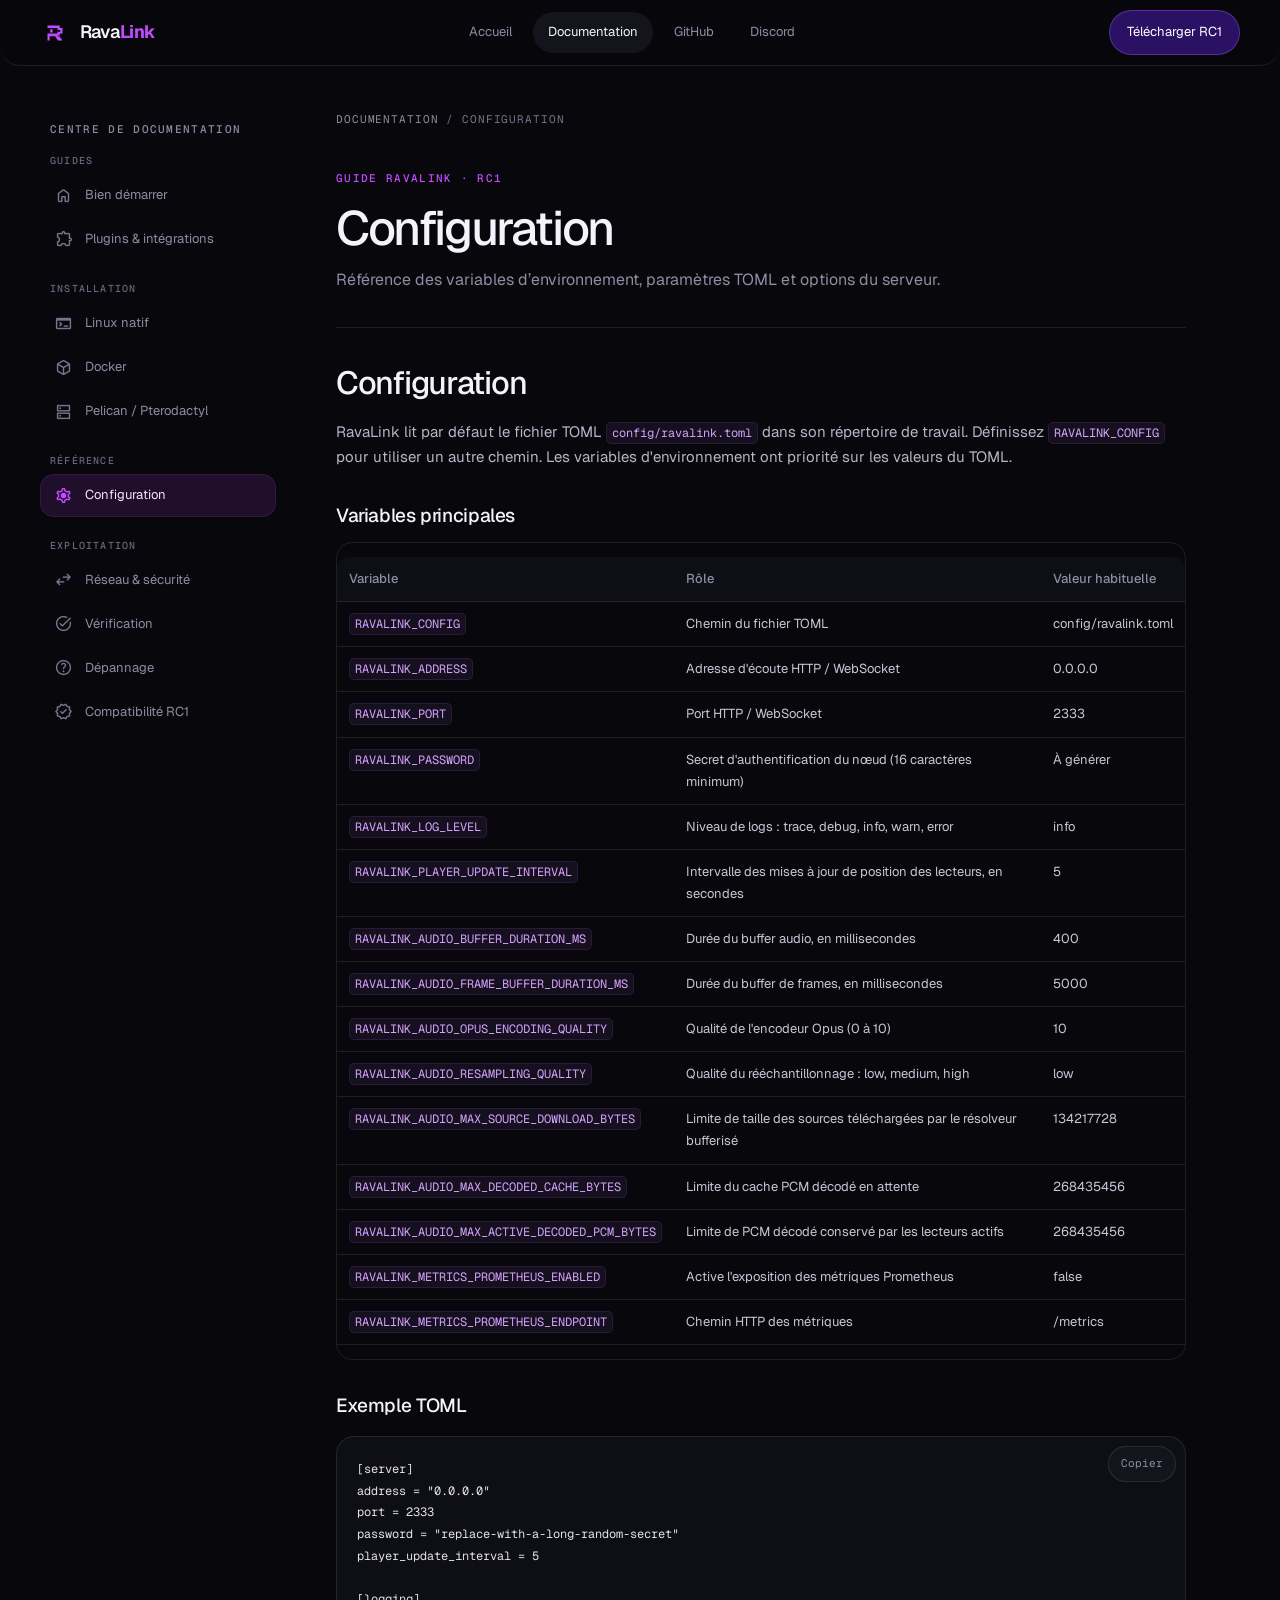
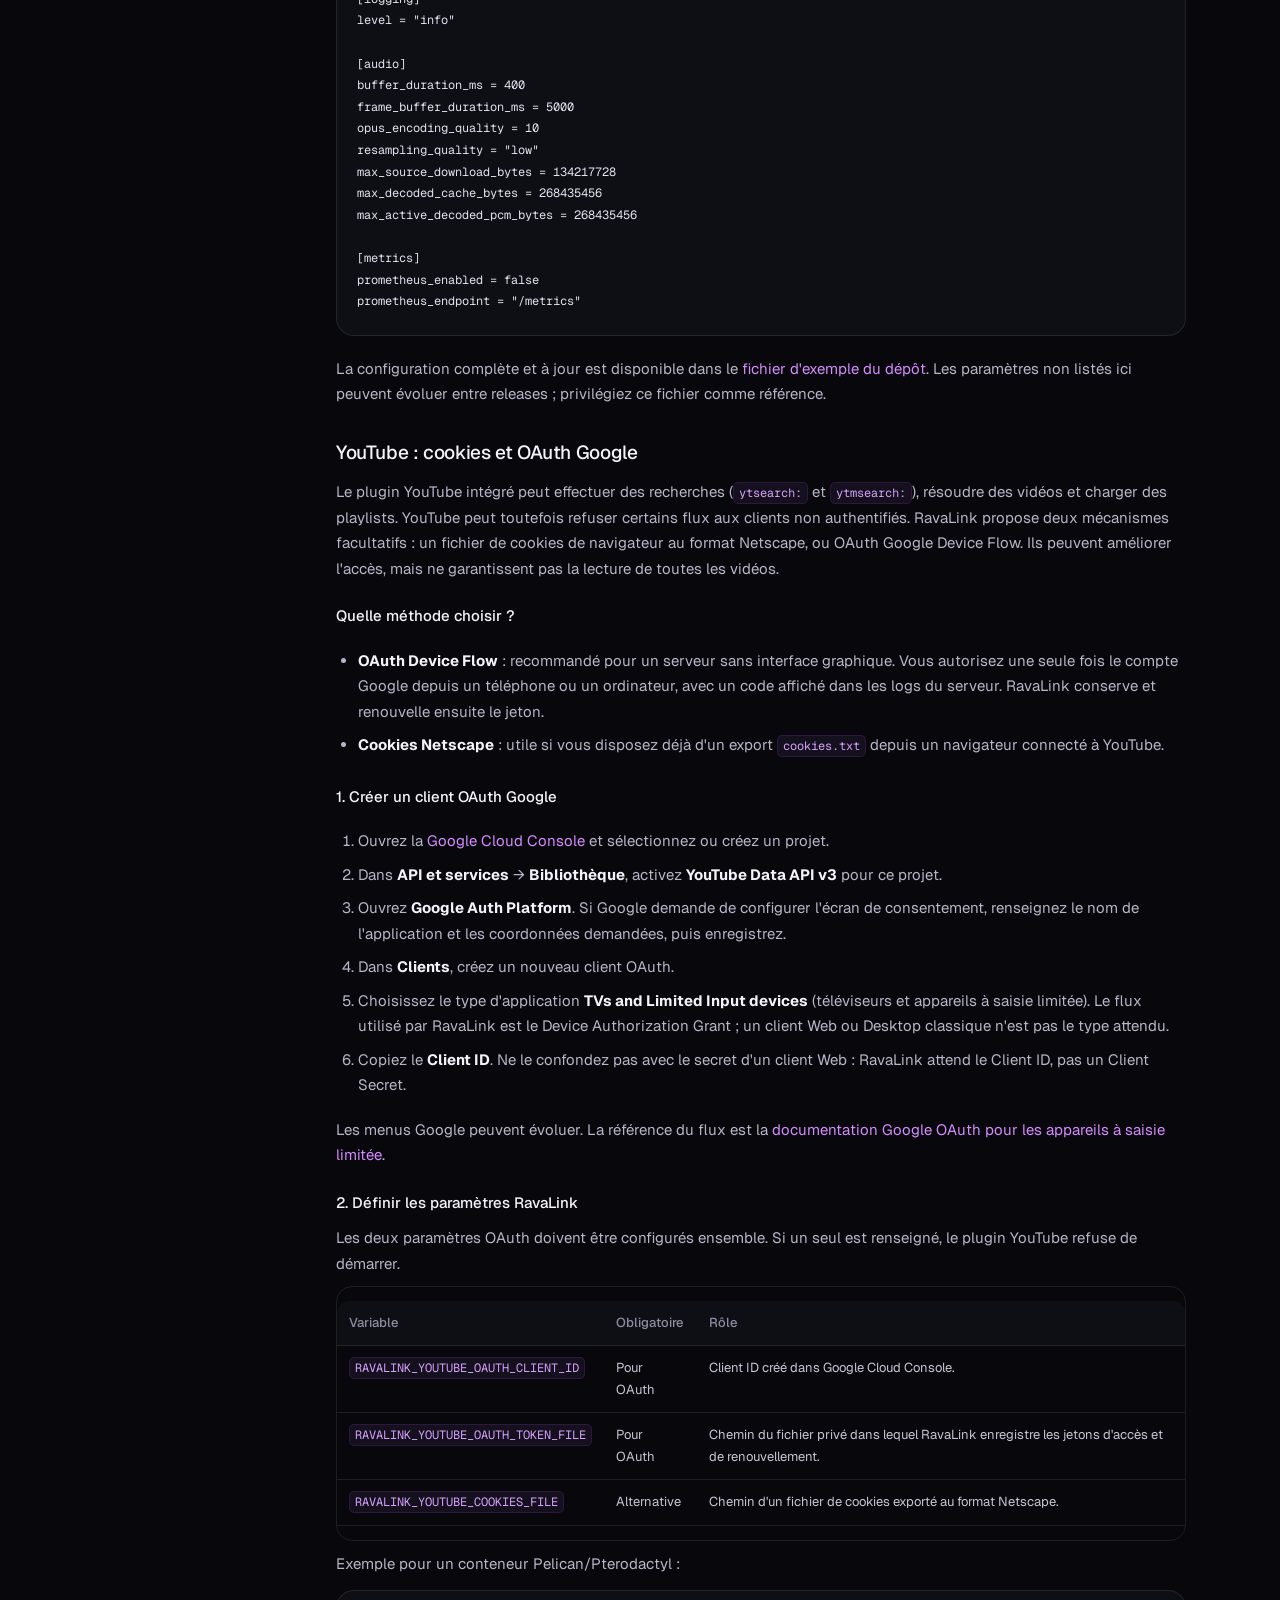
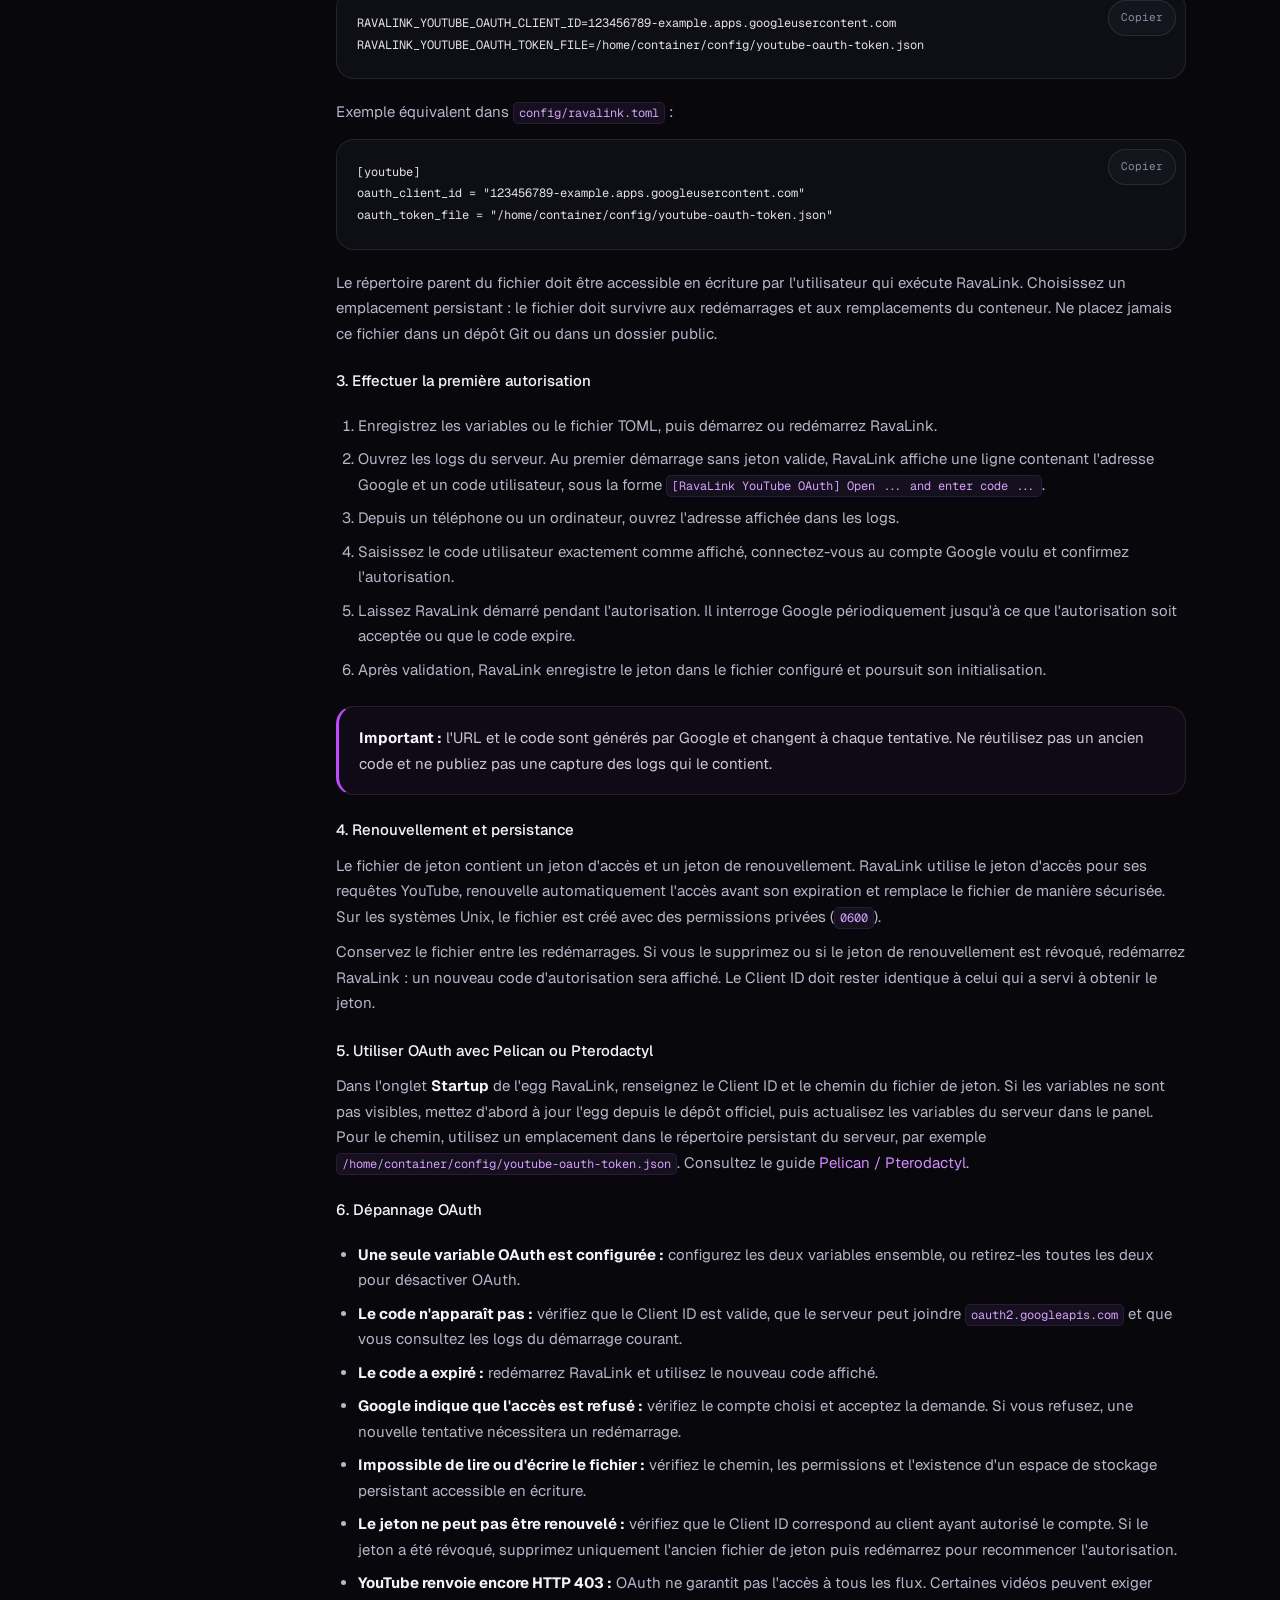
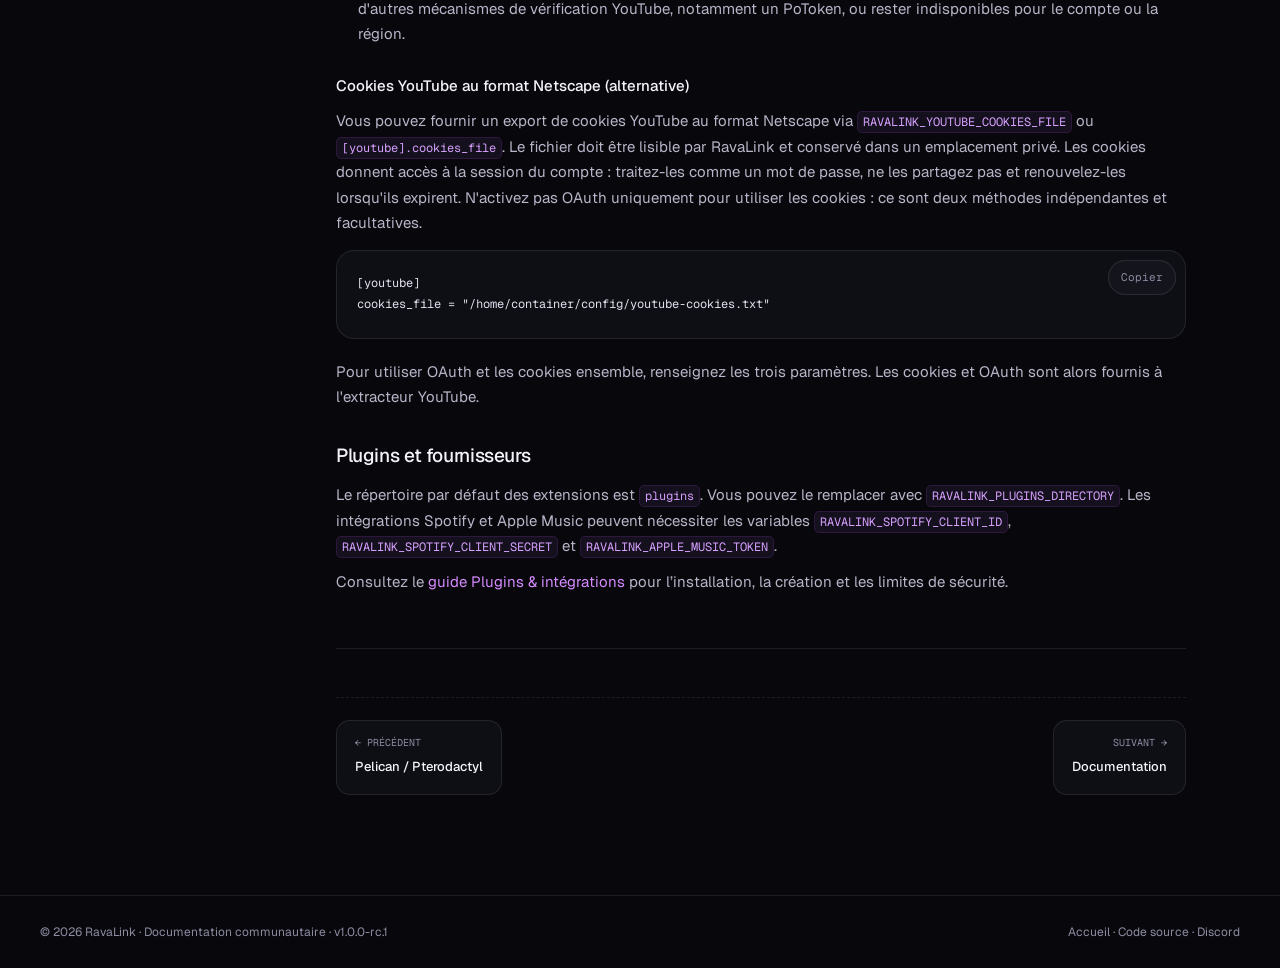
==== docs-config.html @ 7ff9f540 "docs: fully document YouTube OAuth and cookies setup" ====
<!doctype html><html lang="fr"><head><meta charset="utf-8"><meta name="viewport" content="width=device-width,initial-scale=1,viewport-fit=cover"><meta name="theme-color" content="#08080c"><meta name="description" content="Référence des variables d’environnement, paramètres TOML et options du serveur."><title>Configuration — RavaLink</title><link rel="stylesheet" href="docs.css"></head><body><header><div class="top"><a class="brand" href="index.html"><svg viewBox="0 0 1024 1024" aria-hidden="true"><path fill="#c34bff" d="M256 256h420v87h-420zM348 383h82v108h-82zM595 343h173v68h-173zM693 411h75v55h-75zM595 466h173v65h-173zM256 531h420v64h-420zM256 595h339v24h-339zM256 619h73v149h-73zM514 619h146l108 149H614z"/></svg><span>Rava<b>Link</b></span></a><nav class="toplinks"><a href="index.html">Accueil</a><a class="active" href="docs.html">Documentation</a><a href="https://github.com/Ravalink-Project/Ravalink">GitHub</a><a href="https://discord.gg/PBxB5eFNUp">Discord</a></nav><button class="mobile-menu" id="menuBtn" aria-expanded="false"><span class="material-symbols-rounded" aria-hidden="true">menu</span> Menu</button><a class="btn" href="https://github.com/Ravalink-Project/Ravalink/releases/tag/v1.0.0-rc.1">Télécharger RC1</a></div></header><div class="shell"><aside class="sidebar" id="sidebar"><div class="side-brand">CENTRE DE DOCUMENTATION</div><div class="side-group"><h3>GUIDES</h3><a class="side-link " href="docs.html"><span class="ico material-symbols-rounded" aria-hidden="true">home</span>Bien démarrer</a><a class="side-link " href="docs-plugins.html"><span class="ico material-symbols-rounded" aria-hidden="true">extension</span>Plugins & intégrations</a></div><div class="side-group"><h3>INSTALLATION</h3><a class="side-link " href="docs-native.html"><span class="ico material-symbols-rounded" aria-hidden="true">terminal</span>Linux natif</a><a class="side-link " href="docs-docker.html"><span class="ico material-symbols-rounded" aria-hidden="true">deployed_code</span>Docker</a><a class="side-link " href="docs-panels.html"><span class="ico material-symbols-rounded" aria-hidden="true">dns</span>Pelican / Pterodactyl</a></div><div class="side-group"><h3>RÉFÉRENCE</h3><a class="side-link active" href="docs-config.html"><span class="ico material-symbols-rounded" aria-hidden="true">settings</span>Configuration</a></div><div class="side-group"><h3>EXPLOITATION</h3><a class="side-link " href="docs-operations.html#network"><span class="ico material-symbols-rounded" aria-hidden="true">swap_horiz</span>Réseau & sécurité</a><a class="side-link " href="docs-operations.html#verify"><span class="ico material-symbols-rounded" aria-hidden="true">task_alt</span>Vérification</a><a class="side-link " href="docs-operations.html#trouble"><span class="ico material-symbols-rounded" aria-hidden="true">help</span>Dépannage</a><a class="side-link " href="docs-operations.html#limits"><span class="ico material-symbols-rounded" aria-hidden="true">verified</span>Compatibilité RC1</a></div></aside><main class="content"><div class="crumb"><a href="docs.html">DOCUMENTATION</a> / CONFIGURATION</div><div class="page-head"><span class="eyebrow">GUIDE RAVALINK · RC1</span><h1>Configuration</h1><p>Référence des variables d’environnement, paramètres TOML et options du serveur.</p></div><section class="doc" id="config">
<h2>Configuration</h2>
<p>RavaLink lit par défaut le fichier TOML <code>config/ravalink.toml</code> dans son répertoire de travail. Définissez <code>RAVALINK_CONFIG</code> pour utiliser un autre chemin. Les variables d'environnement ont priorité sur les valeurs du TOML.</p>
<h3>Variables principales</h3>
<div class="table-wrap"><table><thead><tr><th>Variable</th><th>Rôle</th><th>Valeur habituelle</th></tr></thead><tbody>
<tr><td><code>RAVALINK_CONFIG</code></td><td>Chemin du fichier TOML</td><td>config/ravalink.toml</td></tr>
<tr><td><code>RAVALINK_ADDRESS</code></td><td>Adresse d'écoute HTTP / WebSocket</td><td>0.0.0.0</td></tr>
<tr><td><code>RAVALINK_PORT</code></td><td>Port HTTP / WebSocket</td><td>2333</td></tr>
<tr><td><code>RAVALINK_PASSWORD</code></td><td>Secret d'authentification du nœud (16 caractères minimum)</td><td>À générer</td></tr>
<tr><td><code>RAVALINK_LOG_LEVEL</code></td><td>Niveau de logs : trace, debug, info, warn, error</td><td>info</td></tr>
<tr><td><code>RAVALINK_PLAYER_UPDATE_INTERVAL</code></td><td>Intervalle des mises à jour de position des lecteurs, en secondes</td><td>5</td></tr>
<tr><td><code>RAVALINK_AUDIO_BUFFER_DURATION_MS</code></td><td>Durée du buffer audio, en millisecondes</td><td>400</td></tr>
<tr><td><code>RAVALINK_AUDIO_FRAME_BUFFER_DURATION_MS</code></td><td>Durée du buffer de frames, en millisecondes</td><td>5000</td></tr>
<tr><td><code>RAVALINK_AUDIO_OPUS_ENCODING_QUALITY</code></td><td>Qualité de l'encodeur Opus (0 à 10)</td><td>10</td></tr>
<tr><td><code>RAVALINK_AUDIO_RESAMPLING_QUALITY</code></td><td>Qualité du rééchantillonnage : low, medium, high</td><td>low</td></tr>
<tr><td><code>RAVALINK_AUDIO_MAX_SOURCE_DOWNLOAD_BYTES</code></td><td>Limite de taille des sources téléchargées par le résolveur bufferisé</td><td>134217728</td></tr>
<tr><td><code>RAVALINK_AUDIO_MAX_DECODED_CACHE_BYTES</code></td><td>Limite du cache PCM décodé en attente</td><td>268435456</td></tr>
<tr><td><code>RAVALINK_AUDIO_MAX_ACTIVE_DECODED_PCM_BYTES</code></td><td>Limite de PCM décodé conservé par les lecteurs actifs</td><td>268435456</td></tr>
<tr><td><code>RAVALINK_METRICS_PROMETHEUS_ENABLED</code></td><td>Active l'exposition des métriques Prometheus</td><td>false</td></tr>
<tr><td><code>RAVALINK_METRICS_PROMETHEUS_ENDPOINT</code></td><td>Chemin HTTP des métriques</td><td>/metrics</td></tr>
</tbody></table></div>
<h3>Exemple TOML</h3>
<pre><button class="copy" type="button">Copier</button><code>[server]
address = "0.0.0.0"
port = 2333
password = "replace-with-a-long-random-secret"
player_update_interval = 5

[logging]
level = "info"

[audio]
buffer_duration_ms = 400
frame_buffer_duration_ms = 5000
opus_encoding_quality = 10
resampling_quality = "low"
max_source_download_bytes = 134217728
max_decoded_cache_bytes = 268435456
max_active_decoded_pcm_bytes = 268435456

[metrics]
prometheus_enabled = false
prometheus_endpoint = "/metrics"</code></pre>
<p>La configuration complète et à jour est disponible dans le <a href="https://github.com/Ravalink-Project/Ravalink/blob/master/config/ravalink.example.toml">fichier d'exemple du dépôt</a>. Les paramètres non listés ici peuvent évoluer entre releases ; privilégiez ce fichier comme référence.</p>
<h3 id="youtube">YouTube : cookies et OAuth Google</h3>
<p>Le plugin YouTube intégré peut effectuer des recherches (<code>ytsearch:</code> et <code>ytmsearch:</code>), résoudre des vidéos et charger des playlists. YouTube peut toutefois refuser certains flux aux clients non authentifiés. RavaLink propose deux mécanismes facultatifs : un fichier de cookies de navigateur au format Netscape, ou OAuth Google Device Flow. Ils peuvent améliorer l'accès, mais ne garantissent pas la lecture de toutes les vidéos.</p>
<h4>Quelle méthode choisir ?</h4>
<ul><li><strong>OAuth Device Flow</strong> : recommandé pour un serveur sans interface graphique. Vous autorisez une seule fois le compte Google depuis un téléphone ou un ordinateur, avec un code affiché dans les logs du serveur. RavaLink conserve et renouvelle ensuite le jeton.</li><li><strong>Cookies Netscape</strong> : utile si vous disposez déjà d'un export <code>cookies.txt</code> depuis un navigateur connecté à YouTube.</li></ul>
<h4>1. Créer un client OAuth Google</h4>
<ol>
<li>Ouvrez la <a href="https://console.cloud.google.com/" target="_blank" rel="noopener">Google Cloud Console</a> et sélectionnez ou créez un projet.</li>
<li>Dans <strong>API et services</strong> → <strong>Bibliothèque</strong>, activez <strong>YouTube Data API v3</strong> pour ce projet.</li>
<li>Ouvrez <strong>Google Auth Platform</strong>. Si Google demande de configurer l'écran de consentement, renseignez le nom de l'application et les coordonnées demandées, puis enregistrez.</li>
<li>Dans <strong>Clients</strong>, créez un nouveau client OAuth.</li>
<li>Choisissez le type d'application <strong>TVs and Limited Input devices</strong> (téléviseurs et appareils à saisie limitée). Le flux utilisé par RavaLink est le Device Authorization Grant ; un client Web ou Desktop classique n'est pas le type attendu.</li>
<li>Copiez le <strong>Client ID</strong>. Ne le confondez pas avec le secret d'un client Web : RavaLink attend le Client ID, pas un Client Secret.</li>
</ol>
<p>Les menus Google peuvent évoluer. La référence du flux est la <a href="https://developers.google.com/identity/protocols/oauth2/limited-input-device" target="_blank" rel="noopener">documentation Google OAuth pour les appareils à saisie limitée</a>.</p>
<h4>2. Définir les paramètres RavaLink</h4>
<p>Les deux paramètres OAuth doivent être configurés ensemble. Si un seul est renseigné, le plugin YouTube refuse de démarrer.</p>
<div class="table-wrap"><table><thead><tr><th>Variable</th><th>Obligatoire</th><th>Rôle</th></tr></thead><tbody>
<tr><td><code>RAVALINK_YOUTUBE_OAUTH_CLIENT_ID</code></td><td>Pour OAuth</td><td>Client ID créé dans Google Cloud Console.</td></tr>
<tr><td><code>RAVALINK_YOUTUBE_OAUTH_TOKEN_FILE</code></td><td>Pour OAuth</td><td>Chemin du fichier privé dans lequel RavaLink enregistre les jetons d'accès et de renouvellement.</td></tr>
<tr><td><code>RAVALINK_YOUTUBE_COOKIES_FILE</code></td><td>Alternative</td><td>Chemin d'un fichier de cookies exporté au format Netscape.</td></tr>
</tbody></table></div>
<p>Exemple pour un conteneur Pelican/Pterodactyl :</p>
<pre><button class="copy" type="button">Copier</button><code>RAVALINK_YOUTUBE_OAUTH_CLIENT_ID=123456789-example.apps.googleusercontent.com
RAVALINK_YOUTUBE_OAUTH_TOKEN_FILE=/home/container/config/youtube-oauth-token.json</code></pre>
<p>Exemple équivalent dans <code>config/ravalink.toml</code> :</p>
<pre><button class="copy" type="button">Copier</button><code>[youtube]
oauth_client_id = "123456789-example.apps.googleusercontent.com"
oauth_token_file = "/home/container/config/youtube-oauth-token.json"</code></pre>
<p>Le répertoire parent du fichier doit être accessible en écriture par l'utilisateur qui exécute RavaLink. Choisissez un emplacement persistant : le fichier doit survivre aux redémarrages et aux remplacements du conteneur. Ne placez jamais ce fichier dans un dépôt Git ou dans un dossier public.</p>
<h4>3. Effectuer la première autorisation</h4>
<ol>
<li>Enregistrez les variables ou le fichier TOML, puis démarrez ou redémarrez RavaLink.</li>
<li>Ouvrez les logs du serveur. Au premier démarrage sans jeton valide, RavaLink affiche une ligne contenant l'adresse Google et un code utilisateur, sous la forme <code>[RavaLink YouTube OAuth] Open ... and enter code ...</code>.</li>
<li>Depuis un téléphone ou un ordinateur, ouvrez l'adresse affichée dans les logs.</li>
<li>Saisissez le code utilisateur exactement comme affiché, connectez-vous au compte Google voulu et confirmez l'autorisation.</li>
<li>Laissez RavaLink démarré pendant l'autorisation. Il interroge Google périodiquement jusqu'à ce que l'autorisation soit acceptée ou que le code expire.</li>
<li>Après validation, RavaLink enregistre le jeton dans le fichier configuré et poursuit son initialisation.</li>
</ol>
<div class="callout"><strong>Important :</strong> l'URL et le code sont générés par Google et changent à chaque tentative. Ne réutilisez pas un ancien code et ne publiez pas une capture des logs qui le contient.</div>
<h4>4. Renouvellement et persistance</h4>
<p>Le fichier de jeton contient un jeton d'accès et un jeton de renouvellement. RavaLink utilise le jeton d'accès pour ses requêtes YouTube, renouvelle automatiquement l'accès avant son expiration et remplace le fichier de manière sécurisée. Sur les systèmes Unix, le fichier est créé avec des permissions privées (<code>0600</code>).</p>
<p>Conservez le fichier entre les redémarrages. Si vous le supprimez ou si le jeton de renouvellement est révoqué, redémarrez RavaLink : un nouveau code d'autorisation sera affiché. Le Client ID doit rester identique à celui qui a servi à obtenir le jeton.</p>
<h4>5. Utiliser OAuth avec Pelican ou Pterodactyl</h4>
<p>Dans l'onglet <strong>Startup</strong> de l'egg RavaLink, renseignez le Client ID et le chemin du fichier de jeton. Si les variables ne sont pas visibles, mettez d'abord à jour l'egg depuis le dépôt officiel, puis actualisez les variables du serveur dans le panel. Pour le chemin, utilisez un emplacement dans le répertoire persistant du serveur, par exemple <code>/home/container/config/youtube-oauth-token.json</code>. Consultez le guide <a href="docs-panels.html">Pelican / Pterodactyl</a>.</p>
<h4>6. Dépannage OAuth</h4>
<ul>
<li><strong>Une seule variable OAuth est configurée :</strong> configurez les deux variables ensemble, ou retirez-les toutes les deux pour désactiver OAuth.</li>
<li><strong>Le code n'apparaît pas :</strong> vérifiez que le Client ID est valide, que le serveur peut joindre <code>oauth2.googleapis.com</code> et que vous consultez les logs du démarrage courant.</li>
<li><strong>Le code a expiré :</strong> redémarrez RavaLink et utilisez le nouveau code affiché.</li>
<li><strong>Google indique que l'accès est refusé :</strong> vérifiez le compte choisi et acceptez la demande. Si vous refusez, une nouvelle tentative nécessitera un redémarrage.</li>
<li><strong>Impossible de lire ou d'écrire le fichier :</strong> vérifiez le chemin, les permissions et l'existence d'un espace de stockage persistant accessible en écriture.</li>
<li><strong>Le jeton ne peut pas être renouvelé :</strong> vérifiez que le Client ID correspond au client ayant autorisé le compte. Si le jeton a été révoqué, supprimez uniquement l'ancien fichier de jeton puis redémarrez pour recommencer l'autorisation.</li>
<li><strong>YouTube renvoie encore HTTP 403 :</strong> OAuth ne garantit pas l'accès à tous les flux. Certaines vidéos peuvent exiger d'autres mécanismes de vérification YouTube, notamment un PoToken, ou rester indisponibles pour le compte ou la région.</li>
</ul>
<h4>Cookies YouTube au format Netscape (alternative)</h4>
<p>Vous pouvez fournir un export de cookies YouTube au format Netscape via <code>RAVALINK_YOUTUBE_COOKIES_FILE</code> ou <code>[youtube].cookies_file</code>. Le fichier doit être lisible par RavaLink et conservé dans un emplacement privé. Les cookies donnent accès à la session du compte : traitez-les comme un mot de passe, ne les partagez pas et renouvelez-les lorsqu'ils expirent. N'activez pas OAuth uniquement pour utiliser les cookies : ce sont deux méthodes indépendantes et facultatives.</p>
<pre><button class="copy" type="button">Copier</button><code>[youtube]
cookies_file = "/home/container/config/youtube-cookies.txt"</code></pre>
<p>Pour utiliser OAuth et les cookies ensemble, renseignez les trois paramètres. Les cookies et OAuth sont alors fournis à l'extracteur YouTube.</p>
<h3>Plugins et fournisseurs</h3><p>Le répertoire par défaut des extensions est <code>plugins</code>. Vous pouvez le remplacer avec <code>RAVALINK_PLUGINS_DIRECTORY</code>. Les intégrations Spotify et Apple Music peuvent nécessiter les variables <code>RAVALINK_SPOTIFY_CLIENT_ID</code>, <code>RAVALINK_SPOTIFY_CLIENT_SECRET</code> et <code>RAVALINK_APPLE_MUSIC_TOKEN</code>.</p><p>Consultez le <a href="docs-plugins.html">guide Plugins & intégrations</a> pour l’installation, la création et les limites de sécurité.</p></section><nav class="page-nav"><a href="docs-panels.html"><small>← PRÉCÉDENT</small><strong>Pelican / Pterodactyl</strong></a><a href="docs-operations.html" style="text-align:right"><small>SUIVANT →</small><strong>Documentation</strong></a></nav></main></div><footer><div class="foot"><span>© 2026 RavaLink · Documentation communautaire · v1.0.0-rc.1</span><span><a href="index.html">Accueil</a> · <a href="https://github.com/Ravalink-Project/Ravalink">Code source</a> · <a href="https://discord.gg/PBxB5eFNUp">Discord</a></span></div></footer><script src="docs.js"></script></body></html>
---- docs.css ----
@import url('https://fonts.googleapis.com/css2?family=Material+Symbols+Rounded:opsz,wght,FILL,GRAD@20..48,400,0,0');
@import url('https://fonts.googleapis.com/css2?family=Geist:wght@400;500;600&family=Geist+Mono:wght@400;500&display=swap');
:root{color-scheme:dark;--bg:#08080c;--p1:#0e0e15;--p2:#14141d;--bd:rgba(255,255,255,.09);--tx:#f4f3fb;--mu:#8d8ca3;--a:#c34bff;--ui:"Geist",system-ui,sans-serif;--mo:"Geist Mono",ui-monospace,monospace}
*{box-sizing:border-box}html{scroll-behavior:smooth;scroll-padding-top:100px}body{margin:0;background:var(--bg);color:var(--tx);font:400 15px/1.7 var(--ui);-webkit-font-smoothing:antialiased}a{color:#d58bff;text-decoration:none}a:hover{color:#fff}button{font:inherit}:focus-visible{outline:2px solid var(--a);outline-offset:3px}
header{height:66px;position:sticky;top:0;z-index:30;background:rgba(8,8,12,.78);backdrop-filter:blur(18px);border-bottom:1px solid var(--bd)}.top{height:100%;width:min(1200px,calc(100% - 40px));margin:auto;display:flex;align-items:center;justify-content:space-between;gap:20px}.brand{display:flex;align-items:center;gap:10px;color:var(--tx);font-weight:600;font-size:18px;letter-spacing:-.03em}.brand svg{width:30px;height:30px}.brand b{color:var(--a)}.toplinks{display:flex;align-items:center;gap:6px}.toplinks a{padding:8px 12px;border-radius:8px;color:var(--mu);font-size:13px}.toplinks a:hover,.toplinks a.active{background:var(--p2);color:var(--tx)}.btn{display:inline-flex;align-items:center;justify-content:center;padding:9px 14px;border:1px solid rgba(170,120,255,.32);border-radius:9px;background:#2a1163;color:#fff;font-size:13px}.btn:hover{background:#37157f;color:#fff}.mobile-menu{display:none;background:var(--p2);border:1px solid var(--bd);color:var(--tx);border-radius:9px;padding:8px 12px}
.shell{width:min(1200px,calc(100% - 40px));margin:0 auto;display:grid;grid-template-columns:248px minmax(0,1fr);gap:64px;padding:42px 0 100px}.sidebar{position:sticky;top:92px;align-self:start;max-height:calc(100vh - 112px);overflow:auto;padding:4px 4px 24px 0}.side-brand{font:500 11px var(--mo);color:var(--mu);letter-spacing:.12em;margin:0 0 18px 10px}.side-group{margin:0 0 22px}.side-group h3{font:500 10px var(--mo);letter-spacing:.12em;color:#69677d;margin:0 0 7px 10px}.side-link{display:flex;align-items:center;gap:10px;padding:9px 11px;margin:2px 0;border-radius:9px;color:var(--mu);font-size:13px;transition:background .2s,color .2s}.side-link:hover{background:var(--p2);color:var(--tx)}.side-link.active{background:rgba(195,75,255,.1);color:#f4e7ff}.side-link .ico{width:18px;text-align:center;color:#77748e}.side-link.active .ico{color:var(--a)}
.content{min-width:0;max-width:850px}.crumb{font:400 11px var(--mo);letter-spacing:.08em;color:#77748e;margin:4px 0 18px}.crumb a{color:var(--mu)}.page-head{padding:20px 0 34px;border-bottom:1px dashed var(--bd);margin-bottom:36px}.eyebrow{font:500 11px var(--mo);letter-spacing:.12em;color:var(--a);text-transform:uppercase}.page-head h1{font-size:clamp(32px,5vw,48px);font-weight:500;letter-spacing:-.05em;line-height:1.1;margin:12px 0}.page-head p{color:var(--mu);font-size:16px;max-width:650px;margin:0}
section.doc{padding:0 0 44px;margin:0 0 42px;border-bottom:1px dashed var(--bd)}section.doc:last-child{border-bottom:0}h2{font-size:clamp(25px,3vw,32px);font-weight:500;letter-spacing:-.04em;line-height:1.2;margin:0 0 16px}h3{font-size:19px;font-weight:500;letter-spacing:-.02em;margin:30px 0 10px}h4{font-weight:500;margin:22px 0 8px}p,li{color:#b7b5c8}p{margin:10px 0}ul,ol{padding-left:22px}li{padding:4px 0}strong{color:var(--tx)}code{font:12px var(--mo);color:#d7a1ff;background:#15101d;border:1px solid rgba(195,75,255,.14);border-radius:5px;padding:2px 5px}
pre{position:relative;overflow:auto;background:#0e0e15;border:1px solid var(--bd);border-radius:12px;padding:19px 18px;color:#e5e2ef;font:12px/1.8 var(--mo);margin:14px 0 20px}pre code{padding:0;border:0;background:none;color:inherit;font:inherit;white-space:pre}.copy{position:absolute;right:9px;top:9px;background:var(--p2);border:1px solid var(--bd);border-radius:7px;color:var(--mu);font-size:11px;padding:6px 9px;cursor:pointer}.copy:hover{border-color:var(--a);color:#fff}.callout{padding:15px 17px;border:1px solid var(--bd);border-left:2px solid var(--a);border-radius:10px;background:rgba(195,75,255,.045);margin:20px 0;color:#cbc8d7}.callout.good{border-left-color:#4fdc9c;background:rgba(79,220,156,.04)}
.grid{display:grid;grid-template-columns:repeat(2,minmax(0,1fr));gap:12px;margin:20px 0}.tile{display:block;padding:18px;border:1px solid var(--bd);border-radius:12px;background:var(--p1);transition:border-color .2s,transform .2s}.tile:hover{border-color:rgba(195,75,255,.4);transform:translateY(-2px)}.tile small{font:500 10px var(--mo);color:var(--a);letter-spacing:.1em}.tile b{display:block;color:var(--tx);font-weight:500;font-size:16px;margin:7px 0 3px}.tile p{font-size:13px;color:var(--mu);margin:0}.arrow{float:right;color:var(--a)}
table{width:100%;border-collapse:collapse;font-size:13px;margin:14px 0}th,td{text-align:left;padding:11px 12px;border-bottom:1px solid var(--bd);vertical-align:top}th{color:var(--mu);font-weight:500;background:var(--p1)}td{color:#c8c5d5}.table-wrap{overflow-x:auto;border:1px solid var(--bd);border-radius:10px}.links{display:flex;gap:9px;flex-wrap:wrap;margin-top:16px}.links a{background:var(--p1);border:1px solid var(--bd);border-radius:8px;padding:8px 11px;font-size:13px;color:var(--mu)}.links a:hover{border-color:var(--a);color:var(--tx)}
.page-nav{display:flex;justify-content:space-between;gap:14px;margin-top:48px;padding-top:22px;border-top:1px dashed var(--bd)}.page-nav a{display:block;max-width:48%;border:1px solid var(--bd);border-radius:10px;padding:12px 15px;background:var(--p1)}.page-nav a:hover{border-color:var(--a)}.page-nav small{display:block;font:10px var(--mo);color:var(--mu);margin-bottom:4px}.page-nav strong{font-size:13px;font-weight:500}
footer{border-top:1px dashed var(--bd);padding:26px 0;color:var(--mu);font-size:12px}.foot{width:min(1200px,calc(100% - 40px));margin:auto;display:flex;justify-content:space-between;gap:16px;flex-wrap:wrap}.foot a{color:var(--mu)}
@media(max-width:900px){.shell{grid-template-columns:210px minmax(0,1fr);gap:32px}}@media(max-width:720px){.top{width:calc(100% - 28px)}.toplinks,.top>.btn{display:none}.mobile-menu{display:block}.shell{display:block;width:calc(100% - 28px);padding:26px 0 70px}.sidebar{position:fixed;z-index:40;top:66px;left:0;right:0;max-height:calc(100dvh - 66px);overflow:auto;background:rgba(8,8,12,.97);backdrop-filter:blur(18px);border-bottom:1px solid var(--bd);padding:18px 18px 26px;transform:translateY(-10px);opacity:0;visibility:hidden;transition:.2s}.sidebar.open{transform:none;opacity:1;visibility:visible}.side-group{margin-bottom:15px}.side-link{padding:11px}.page-head{padding-top:8px}.grid{grid-template-columns:1fr}.page-nav{margin-top:32px}}


/* Material Design 3 — rounded surfaces and Google Material Symbols */
.material-symbols-rounded{font-family:'Material Symbols Rounded';font-weight:normal;font-style:normal;font-size:20px;line-height:1;letter-spacing:normal;text-transform:none;display:inline-block;white-space:nowrap;word-wrap:normal;direction:ltr;font-feature-settings:'liga';-webkit-font-feature-settings:'liga';-webkit-font-smoothing:antialiased;font-variation-settings:'FILL' 0,'wght' 400,'GRAD' 0,'opsz' 20}
:root{--r-sm:12px;--r-md:16px;--r-lg:22px;--r-xl:28px}
header{border-radius:0 0 20px 20px}
.toplinks a{border-radius:999px;padding:9px 15px}
.btn,.mobile-menu{border-radius:999px;padding:10px 17px}
.mobile-menu{display:none;align-items:center;gap:8px}
.shell{gap:48px}
.sidebar{padding:14px 12px 24px 0}
.side-link{border-radius:14px;padding:10px 13px;gap:12px}
.side-link .ico{width:20px;height:20px;font-size:19px;display:inline-flex;align-items:center;justify-content:center}
.side-link.active{background:rgba(195,75,255,.13);box-shadow:inset 0 0 0 1px rgba(195,75,255,.13)}
.page-head{border-bottom:1px solid var(--bd)}
section.doc{border-bottom:1px solid var(--bd)}
pre{border-radius:18px;padding:22px 20px}
.copy{border-radius:999px;padding:7px 12px}
.callout{border-radius:18px;border-left-width:3px;padding:18px 20px}
.grid{gap:16px}
.tile{border-radius:20px;padding:21px;background:linear-gradient(145deg,rgba(255,255,255,.035),transparent 70%),var(--p1)}
.tile:hover{transform:translateY(-3px);box-shadow:0 12px 32px rgba(0,0,0,.2)}
table{border-spacing:0}
th:first-child{border-radius:12px 0 0 0}
th:last-child{border-radius:0 12px 0 0}
.table-wrap{border-radius:16px}
.links a,.page-nav a{border-radius:14px;padding:11px 15px}
.page-nav a{padding:15px 18px}
footer{border-top:1px solid var(--bd)}
@media(max-width:720px){.mobile-menu{display:inline-flex}.sidebar{border-radius:0 0 22px 22px;padding:20px 18px 28px}.side-link{padding:12px 14px}.shell{gap:0}.tile{border-radius:18px}}
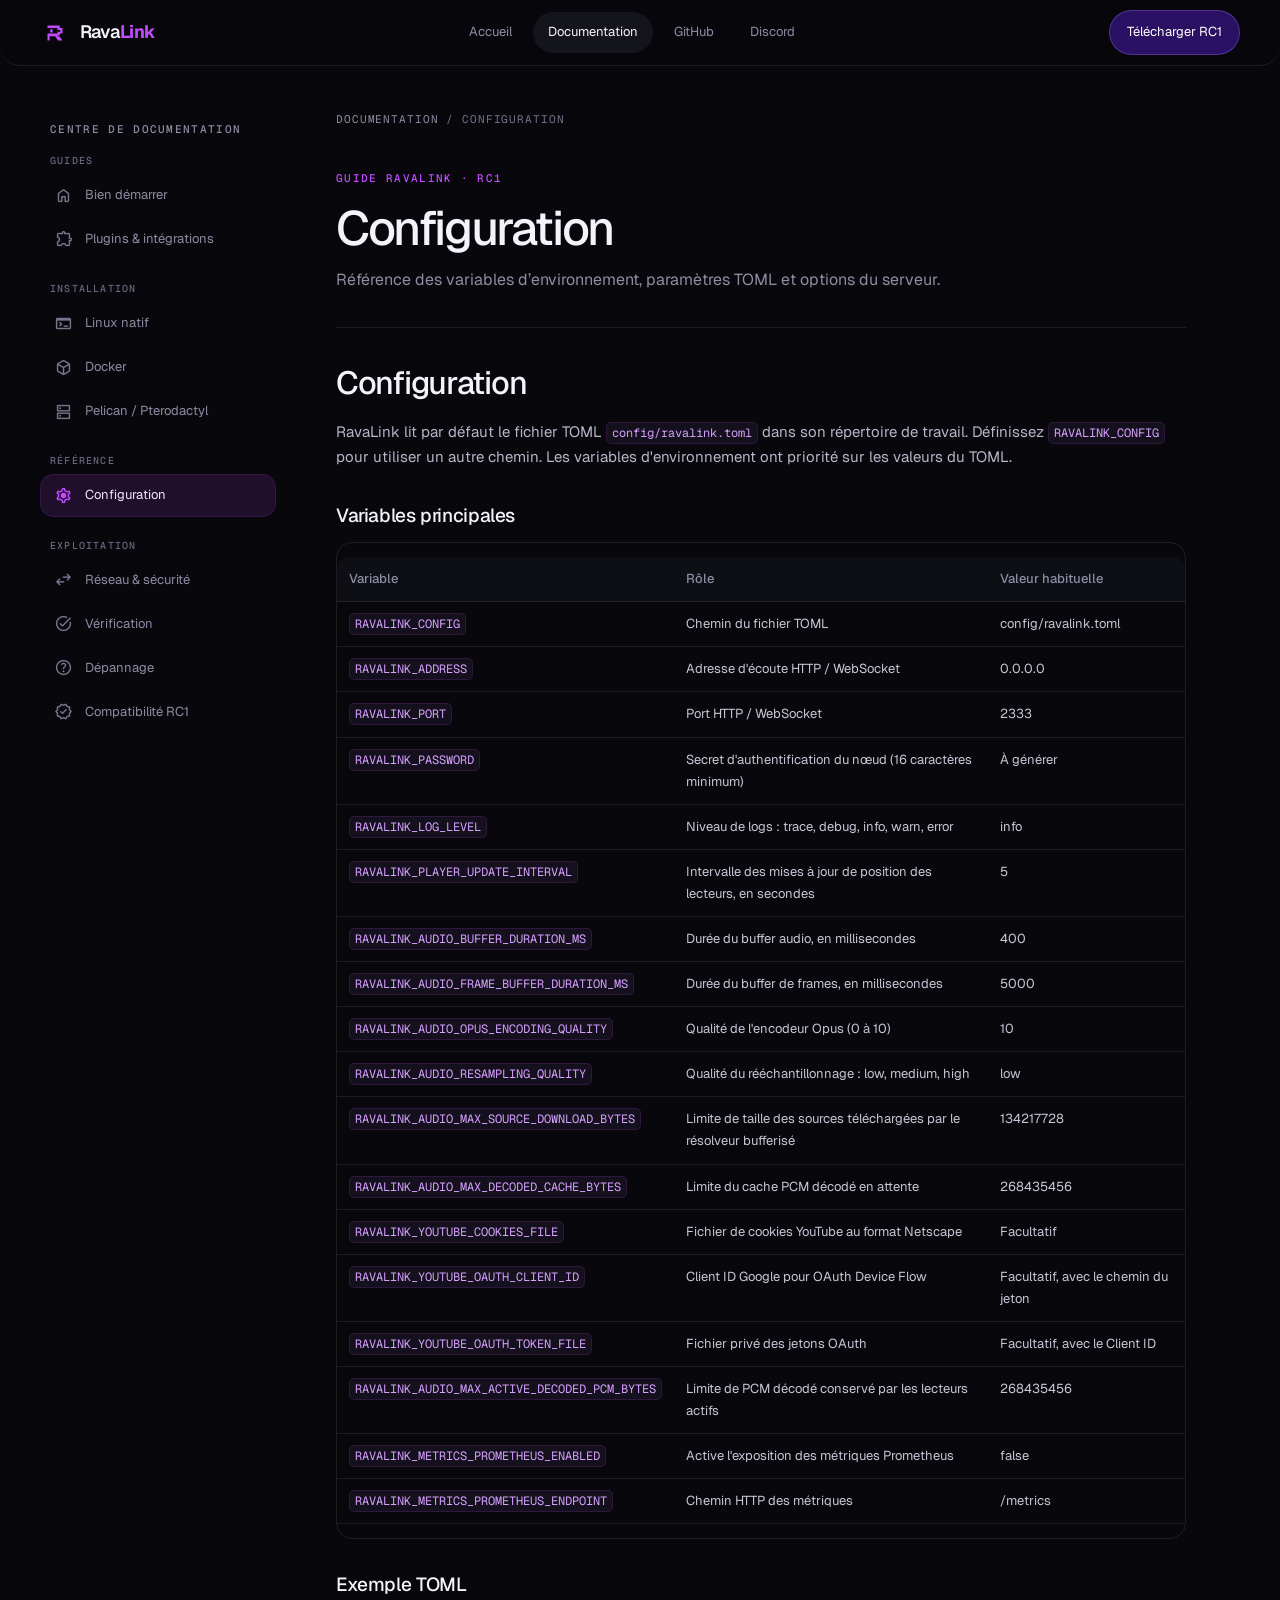
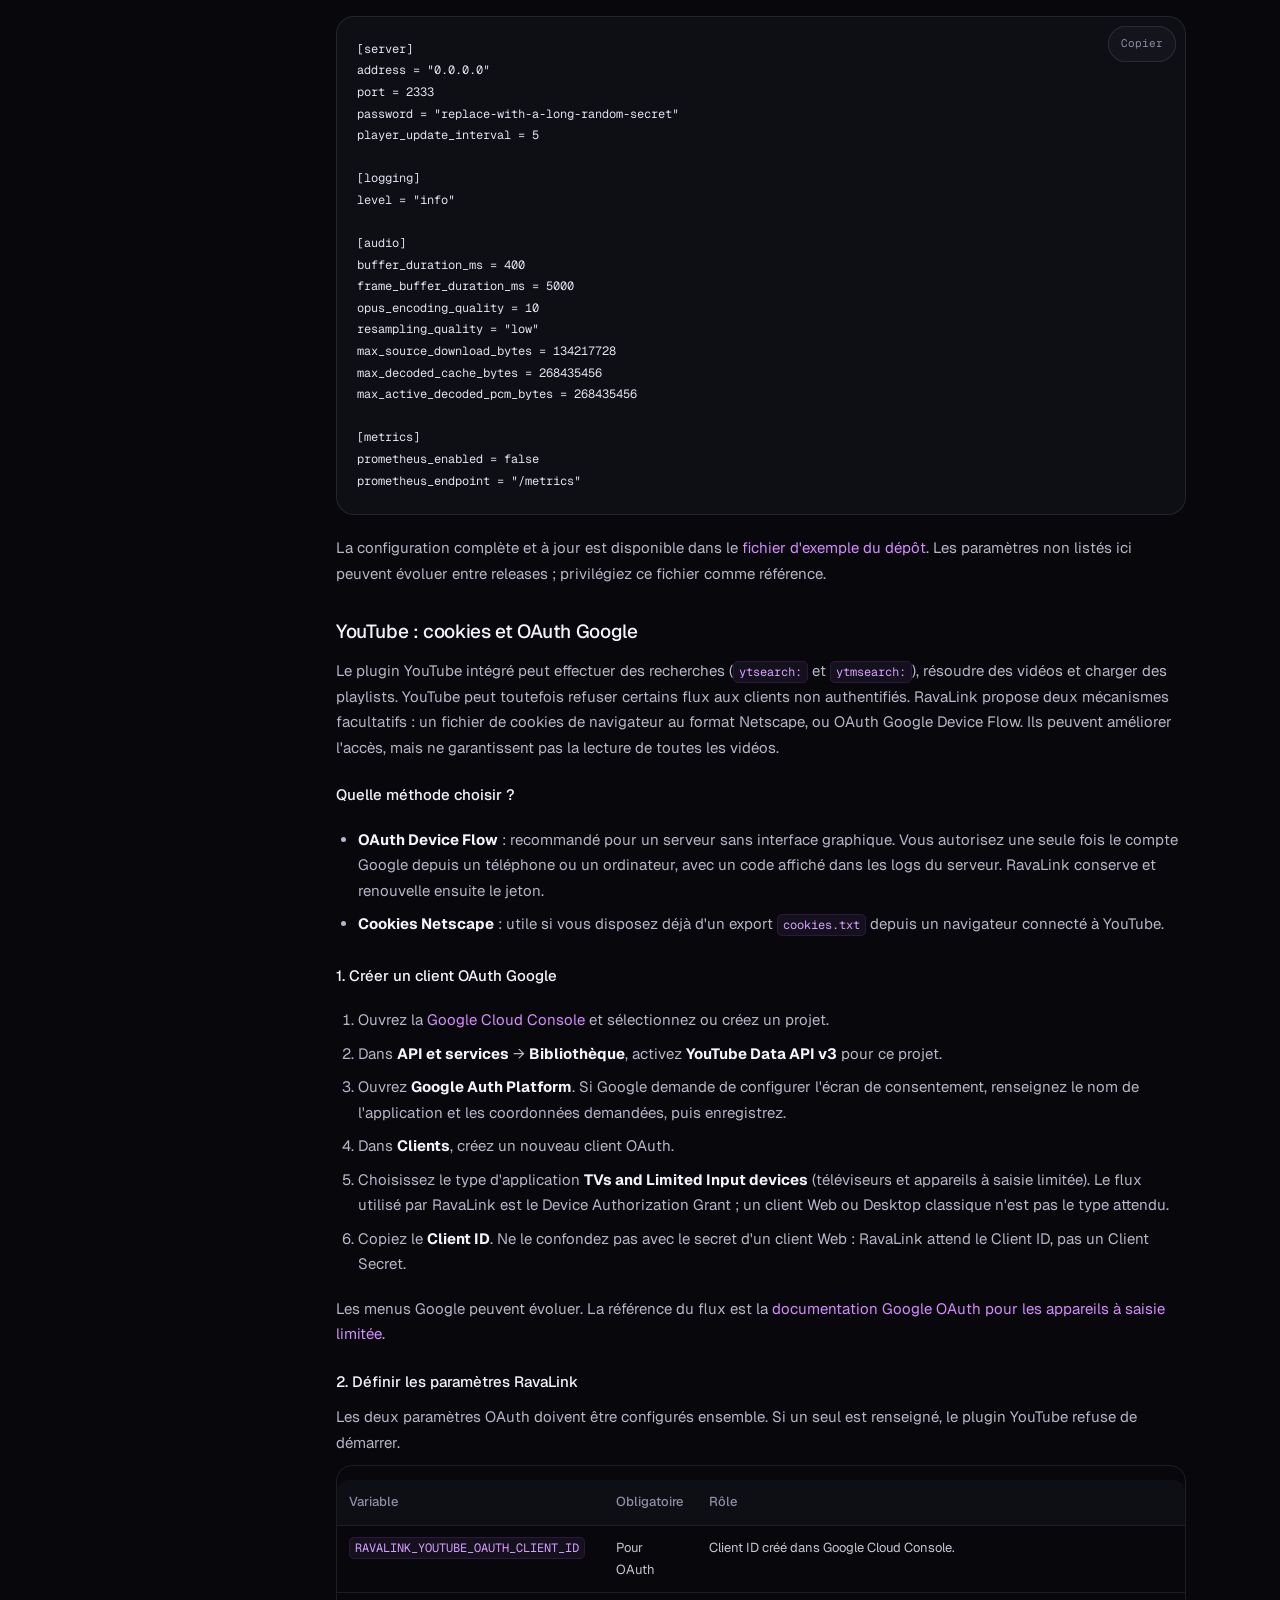
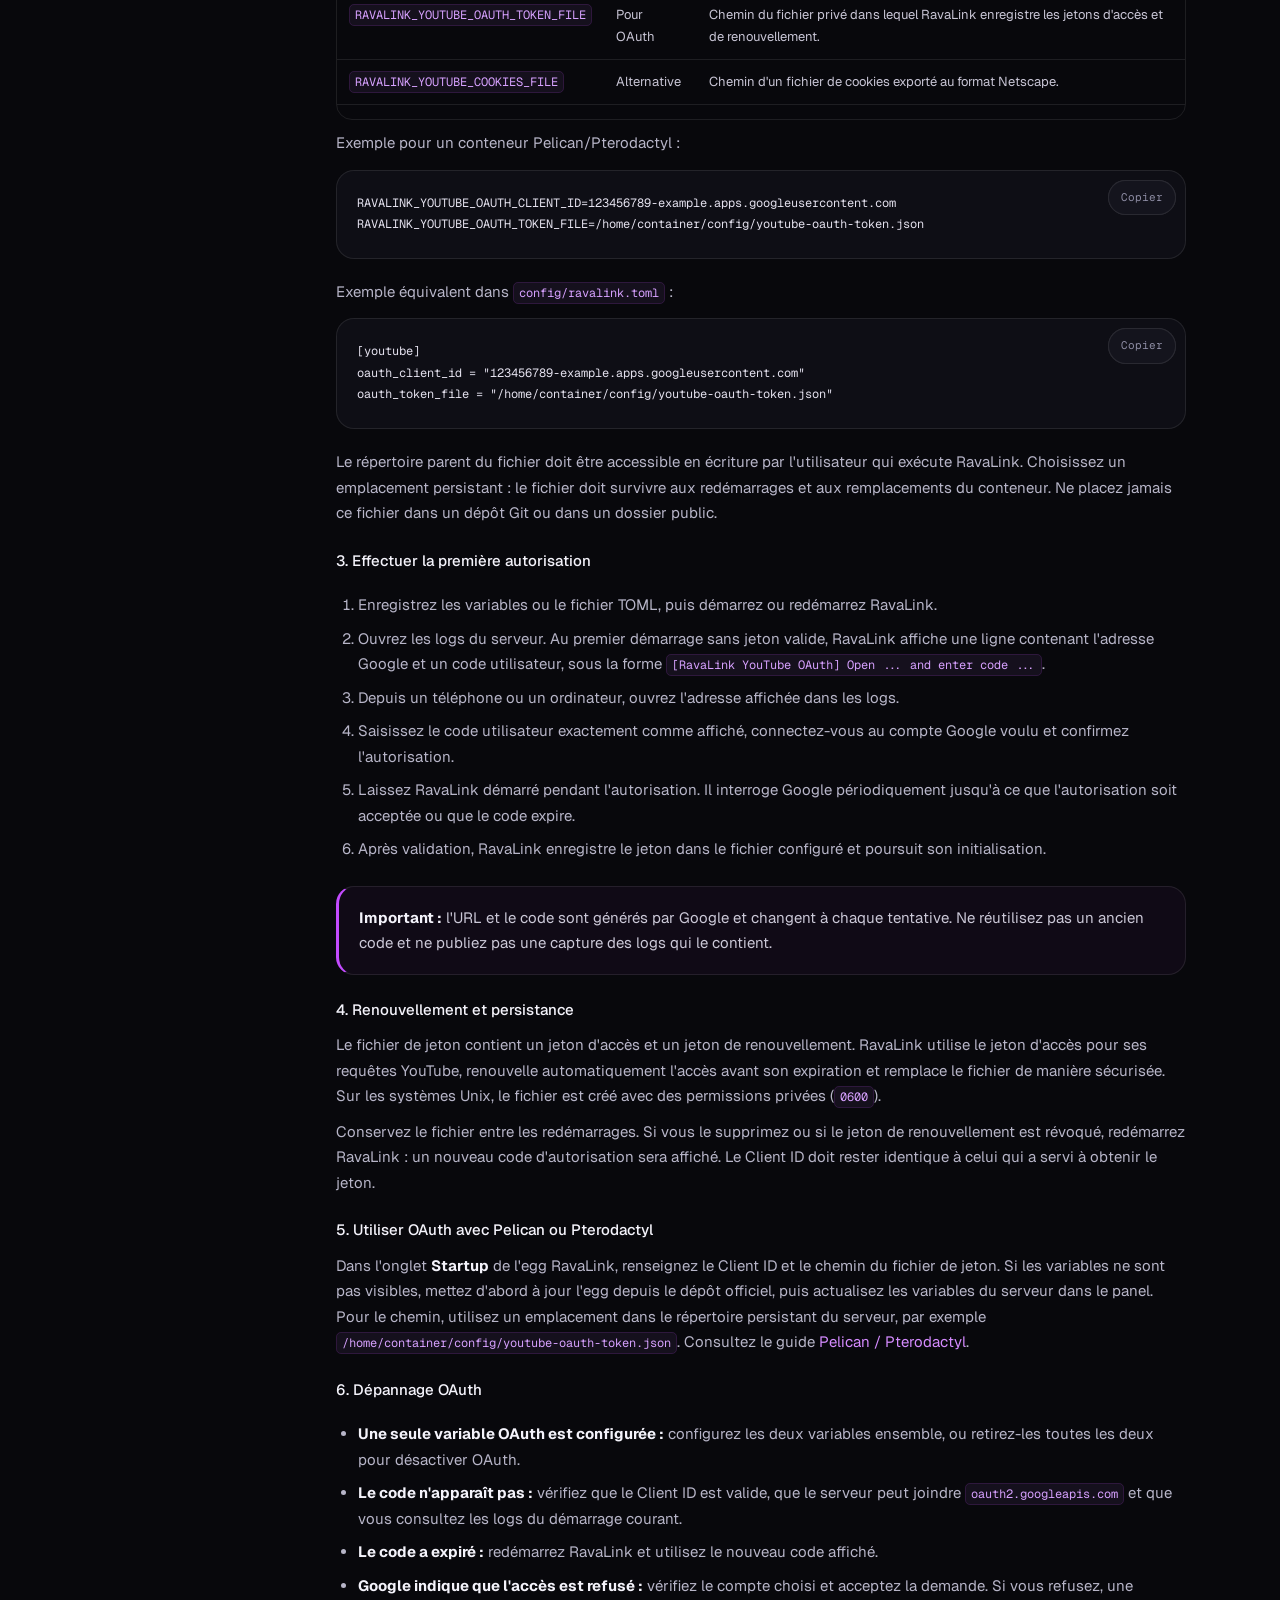
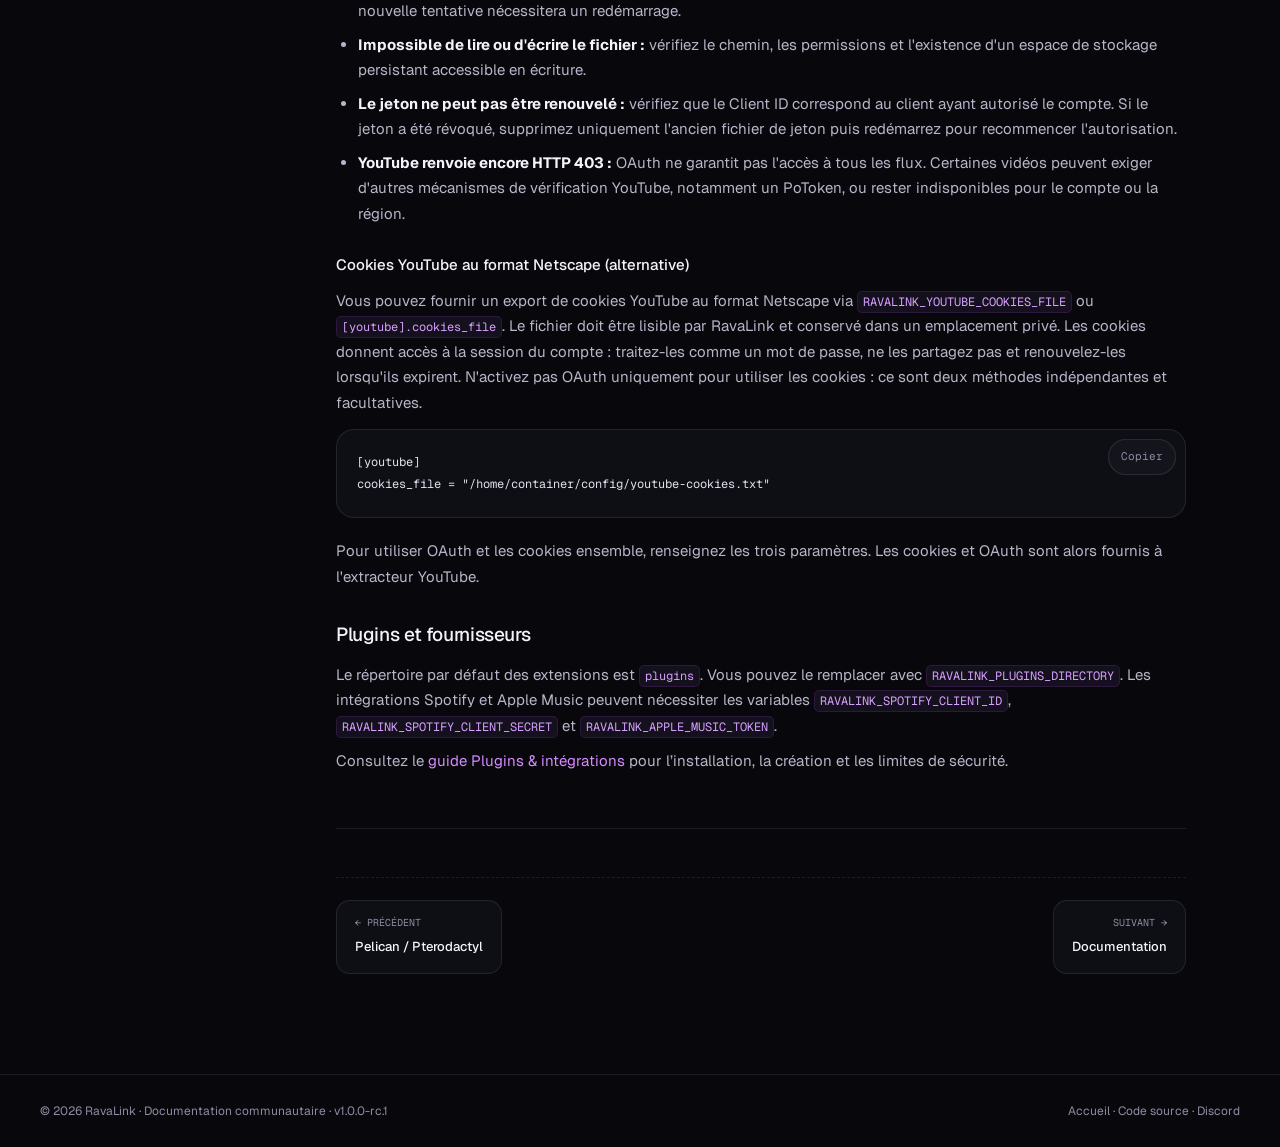
==== commit 8f715ec4: "docs: list YouTube authentication environment variables" ====
--- a/docs-config.html
+++ b/docs-config.html
@@ -15,6 +15,9 @@
 <tr><td><code>RAVALINK_AUDIO_RESAMPLING_QUALITY</code></td><td>Qualité du rééchantillonnage : low, medium, high</td><td>low</td></tr>
 <tr><td><code>RAVALINK_AUDIO_MAX_SOURCE_DOWNLOAD_BYTES</code></td><td>Limite de taille des sources téléchargées par le résolveur bufferisé</td><td>134217728</td></tr>
 <tr><td><code>RAVALINK_AUDIO_MAX_DECODED_CACHE_BYTES</code></td><td>Limite du cache PCM décodé en attente</td><td>268435456</td></tr>
+<tr><td><code>RAVALINK_YOUTUBE_COOKIES_FILE</code></td><td>Fichier de cookies YouTube au format Netscape</td><td>Facultatif</td></tr>
+<tr><td><code>RAVALINK_YOUTUBE_OAUTH_CLIENT_ID</code></td><td>Client ID Google pour OAuth Device Flow</td><td>Facultatif, avec le chemin du jeton</td></tr>
+<tr><td><code>RAVALINK_YOUTUBE_OAUTH_TOKEN_FILE</code></td><td>Fichier privé des jetons OAuth</td><td>Facultatif, avec le Client ID</td></tr>
 <tr><td><code>RAVALINK_AUDIO_MAX_ACTIVE_DECODED_PCM_BYTES</code></td><td>Limite de PCM décodé conservé par les lecteurs actifs</td><td>268435456</td></tr>
 <tr><td><code>RAVALINK_METRICS_PROMETHEUS_ENABLED</code></td><td>Active l'exposition des métriques Prometheus</td><td>false</td></tr>
 <tr><td><code>RAVALINK_METRICS_PROMETHEUS_ENDPOINT</code></td><td>Chemin HTTP des métriques</td><td>/metrics</td></tr>
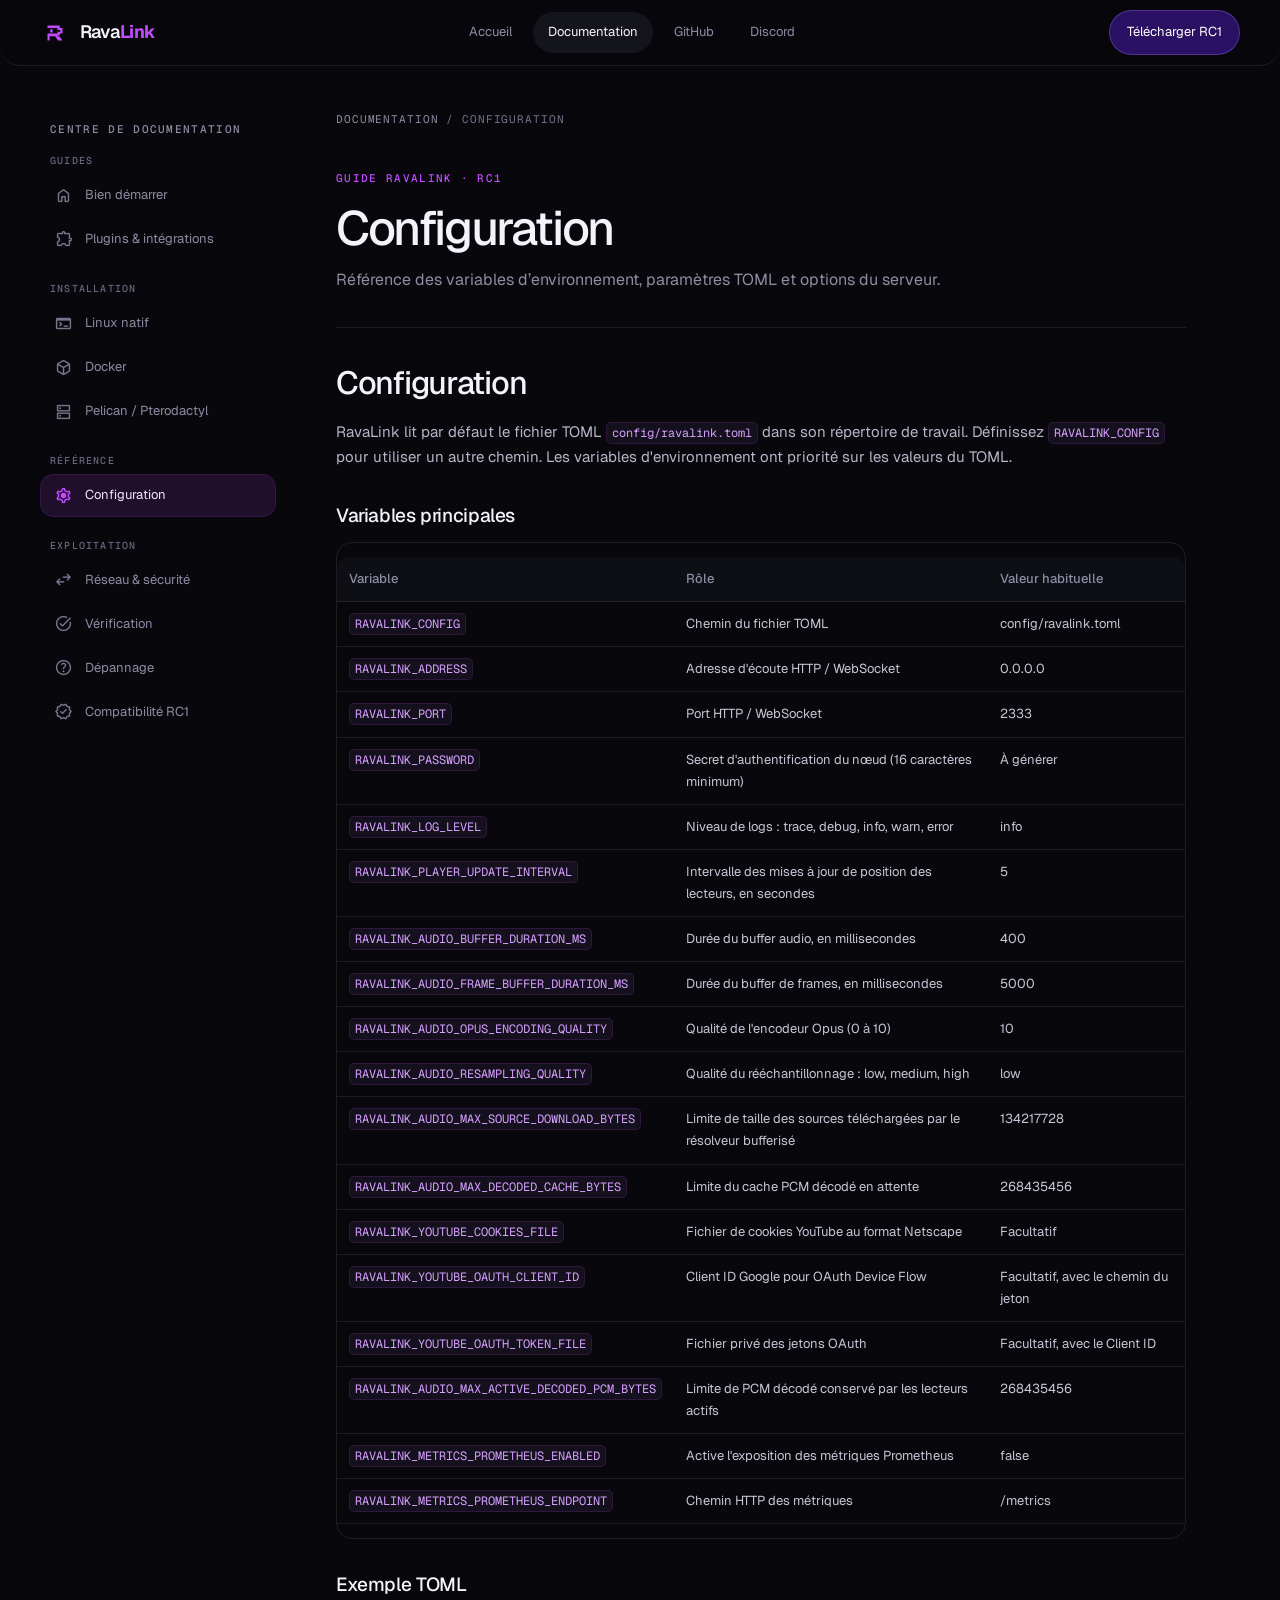
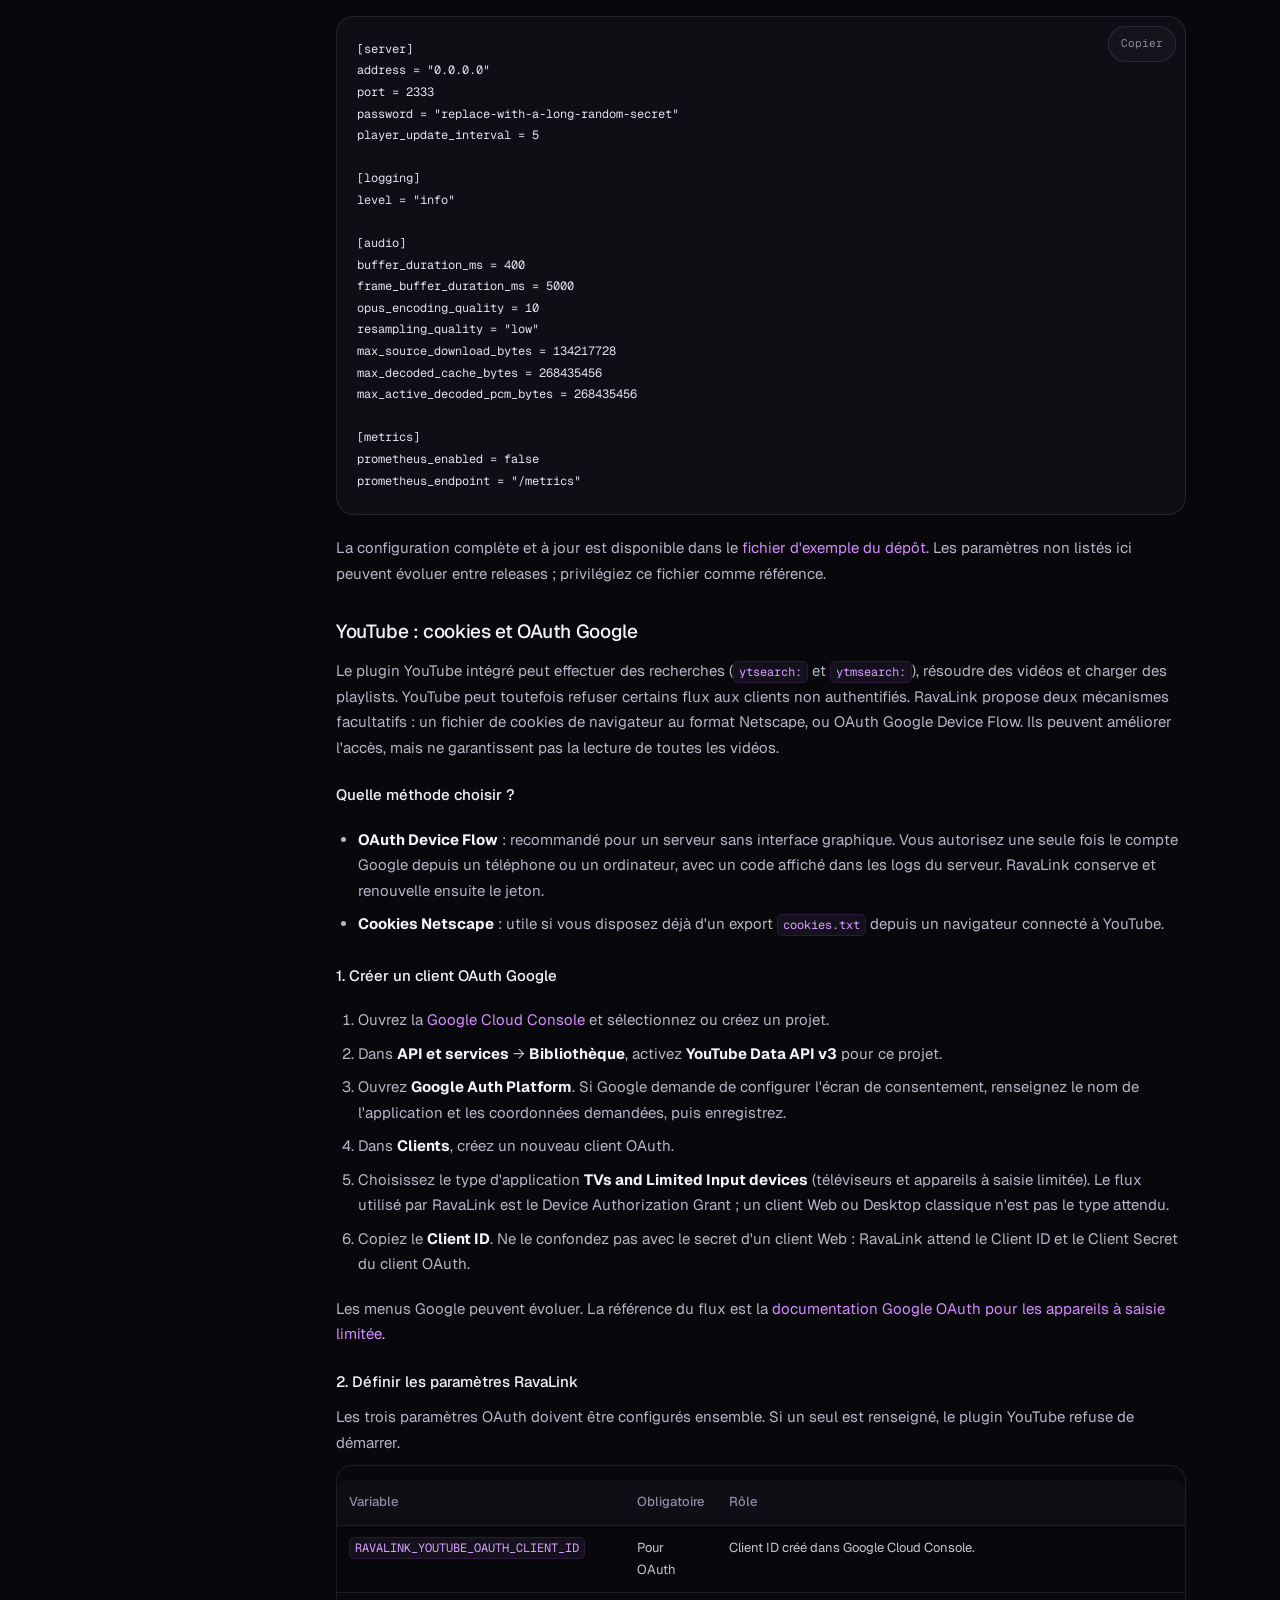
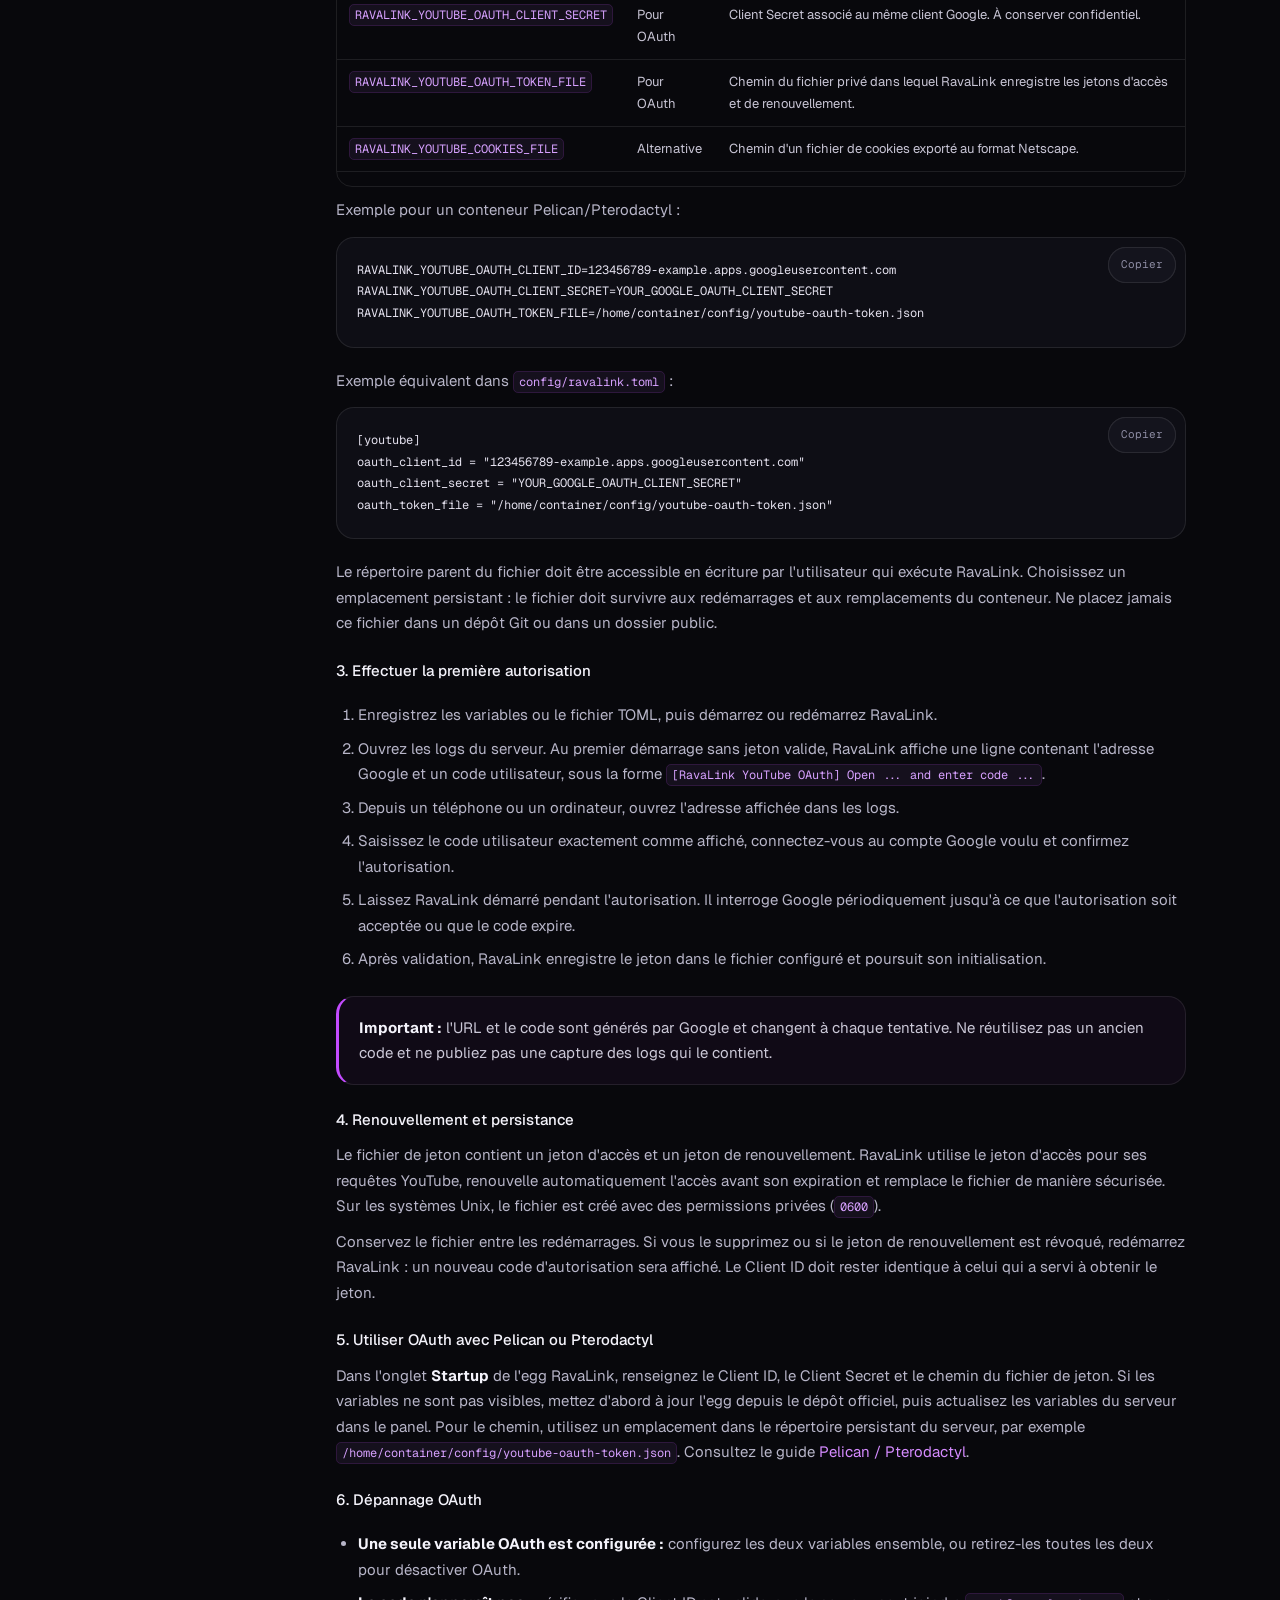
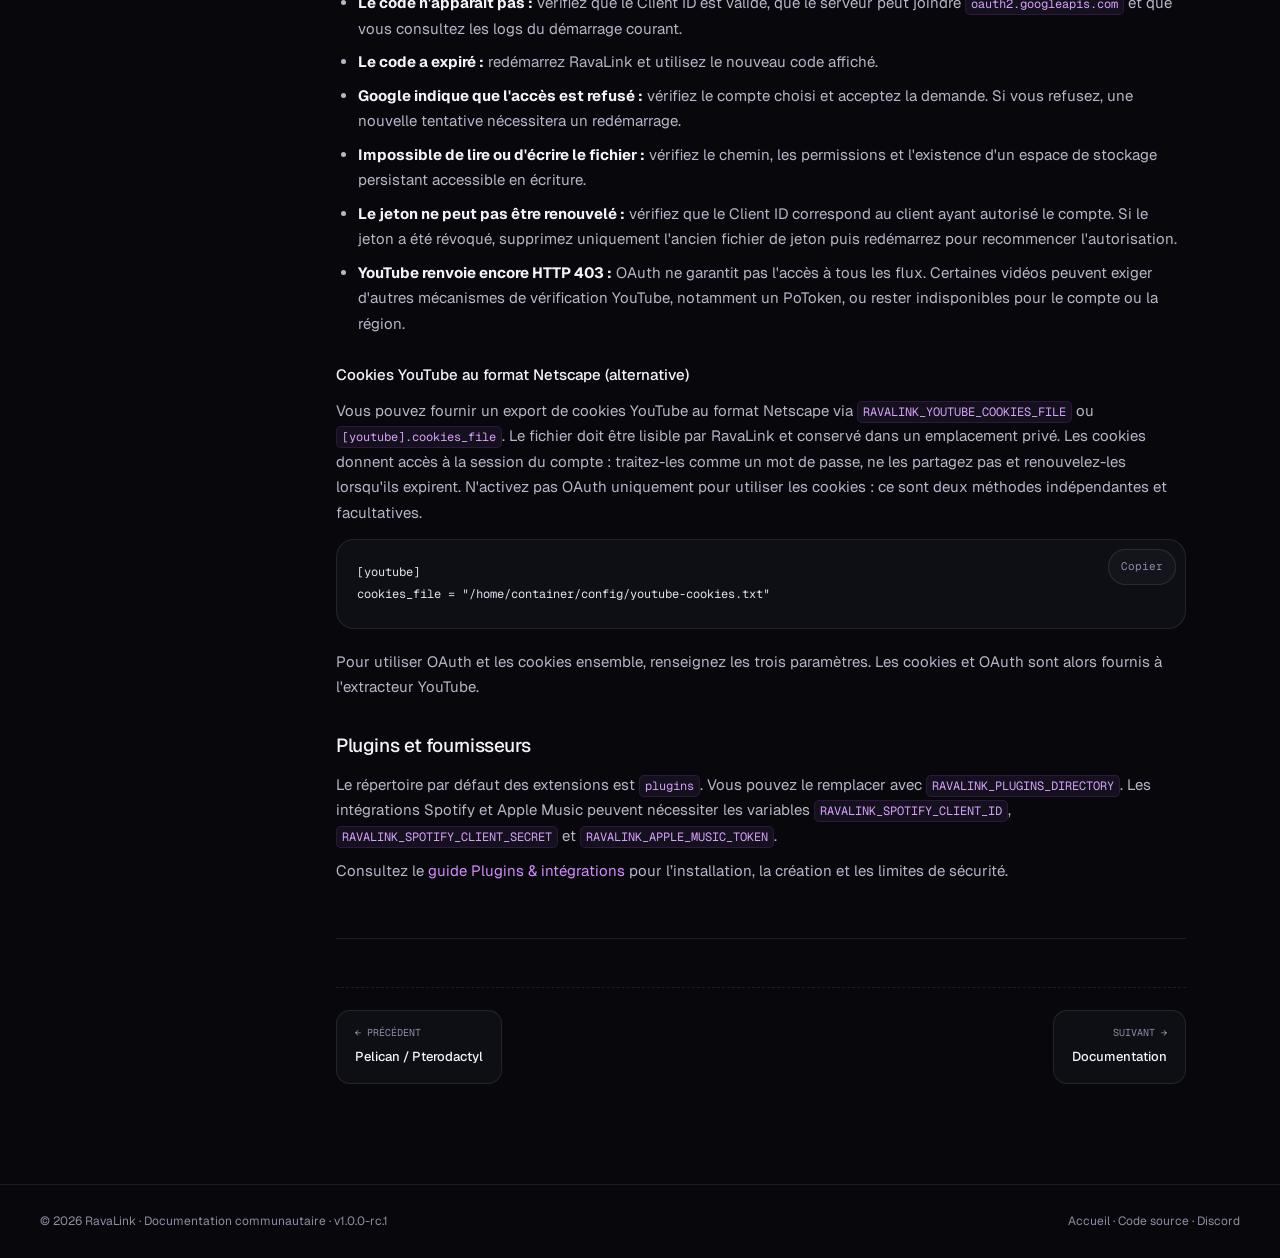
==== commit b5d7049d: "docs: include required Google OAuth client secret" ====
--- a/docs-config.html
+++ b/docs-config.html
@@ -56,22 +56,25 @@
 <li>Ouvrez <strong>Google Auth Platform</strong>. Si Google demande de configurer l'écran de consentement, renseignez le nom de l'application et les coordonnées demandées, puis enregistrez.</li>
 <li>Dans <strong>Clients</strong>, créez un nouveau client OAuth.</li>
 <li>Choisissez le type d'application <strong>TVs and Limited Input devices</strong> (téléviseurs et appareils à saisie limitée). Le flux utilisé par RavaLink est le Device Authorization Grant ; un client Web ou Desktop classique n'est pas le type attendu.</li>
-<li>Copiez le <strong>Client ID</strong>. Ne le confondez pas avec le secret d'un client Web : RavaLink attend le Client ID, pas un Client Secret.</li>
+<li>Copiez le <strong>Client ID</strong>. Ne le confondez pas avec le secret d'un client Web : RavaLink attend le Client ID et le Client Secret du client OAuth.</li>
 </ol>
 <p>Les menus Google peuvent évoluer. La référence du flux est la <a href="https://developers.google.com/identity/protocols/oauth2/limited-input-device" target="_blank" rel="noopener">documentation Google OAuth pour les appareils à saisie limitée</a>.</p>
 <h4>2. Définir les paramètres RavaLink</h4>
-<p>Les deux paramètres OAuth doivent être configurés ensemble. Si un seul est renseigné, le plugin YouTube refuse de démarrer.</p>
+<p>Les trois paramètres OAuth doivent être configurés ensemble. Si un seul est renseigné, le plugin YouTube refuse de démarrer.</p>
 <div class="table-wrap"><table><thead><tr><th>Variable</th><th>Obligatoire</th><th>Rôle</th></tr></thead><tbody>
 <tr><td><code>RAVALINK_YOUTUBE_OAUTH_CLIENT_ID</code></td><td>Pour OAuth</td><td>Client ID créé dans Google Cloud Console.</td></tr>
+<tr><td><code>RAVALINK_YOUTUBE_OAUTH_CLIENT_SECRET</code></td><td>Pour OAuth</td><td>Client Secret associé au même client Google. À conserver confidentiel.</td></tr>
 <tr><td><code>RAVALINK_YOUTUBE_OAUTH_TOKEN_FILE</code></td><td>Pour OAuth</td><td>Chemin du fichier privé dans lequel RavaLink enregistre les jetons d'accès et de renouvellement.</td></tr>
 <tr><td><code>RAVALINK_YOUTUBE_COOKIES_FILE</code></td><td>Alternative</td><td>Chemin d'un fichier de cookies exporté au format Netscape.</td></tr>
 </tbody></table></div>
 <p>Exemple pour un conteneur Pelican/Pterodactyl :</p>
 <pre><button class="copy" type="button">Copier</button><code>RAVALINK_YOUTUBE_OAUTH_CLIENT_ID=123456789-example.apps.googleusercontent.com
+RAVALINK_YOUTUBE_OAUTH_CLIENT_SECRET=YOUR_GOOGLE_OAUTH_CLIENT_SECRET
 RAVALINK_YOUTUBE_OAUTH_TOKEN_FILE=/home/container/config/youtube-oauth-token.json</code></pre>
 <p>Exemple équivalent dans <code>config/ravalink.toml</code> :</p>
 <pre><button class="copy" type="button">Copier</button><code>[youtube]
 oauth_client_id = "123456789-example.apps.googleusercontent.com"
+oauth_client_secret = "YOUR_GOOGLE_OAUTH_CLIENT_SECRET"
 oauth_token_file = "/home/container/config/youtube-oauth-token.json"</code></pre>
 <p>Le répertoire parent du fichier doit être accessible en écriture par l'utilisateur qui exécute RavaLink. Choisissez un emplacement persistant : le fichier doit survivre aux redémarrages et aux remplacements du conteneur. Ne placez jamais ce fichier dans un dépôt Git ou dans un dossier public.</p>
 <h4>3. Effectuer la première autorisation</h4>
@@ -88,7 +91,7 @@
 <p>Le fichier de jeton contient un jeton d'accès et un jeton de renouvellement. RavaLink utilise le jeton d'accès pour ses requêtes YouTube, renouvelle automatiquement l'accès avant son expiration et remplace le fichier de manière sécurisée. Sur les systèmes Unix, le fichier est créé avec des permissions privées (<code>0600</code>).</p>
 <p>Conservez le fichier entre les redémarrages. Si vous le supprimez ou si le jeton de renouvellement est révoqué, redémarrez RavaLink : un nouveau code d'autorisation sera affiché. Le Client ID doit rester identique à celui qui a servi à obtenir le jeton.</p>
 <h4>5. Utiliser OAuth avec Pelican ou Pterodactyl</h4>
-<p>Dans l'onglet <strong>Startup</strong> de l'egg RavaLink, renseignez le Client ID et le chemin du fichier de jeton. Si les variables ne sont pas visibles, mettez d'abord à jour l'egg depuis le dépôt officiel, puis actualisez les variables du serveur dans le panel. Pour le chemin, utilisez un emplacement dans le répertoire persistant du serveur, par exemple <code>/home/container/config/youtube-oauth-token.json</code>. Consultez le guide <a href="docs-panels.html">Pelican / Pterodactyl</a>.</p>
+<p>Dans l'onglet <strong>Startup</strong> de l'egg RavaLink, renseignez le Client ID, le Client Secret et le chemin du fichier de jeton. Si les variables ne sont pas visibles, mettez d'abord à jour l'egg depuis le dépôt officiel, puis actualisez les variables du serveur dans le panel. Pour le chemin, utilisez un emplacement dans le répertoire persistant du serveur, par exemple <code>/home/container/config/youtube-oauth-token.json</code>. Consultez le guide <a href="docs-panels.html">Pelican / Pterodactyl</a>.</p>
 <h4>6. Dépannage OAuth</h4>
 <ul>
 <li><strong>Une seule variable OAuth est configurée :</strong> configurez les deux variables ensemble, ou retirez-les toutes les deux pour désactiver OAuth.</li>
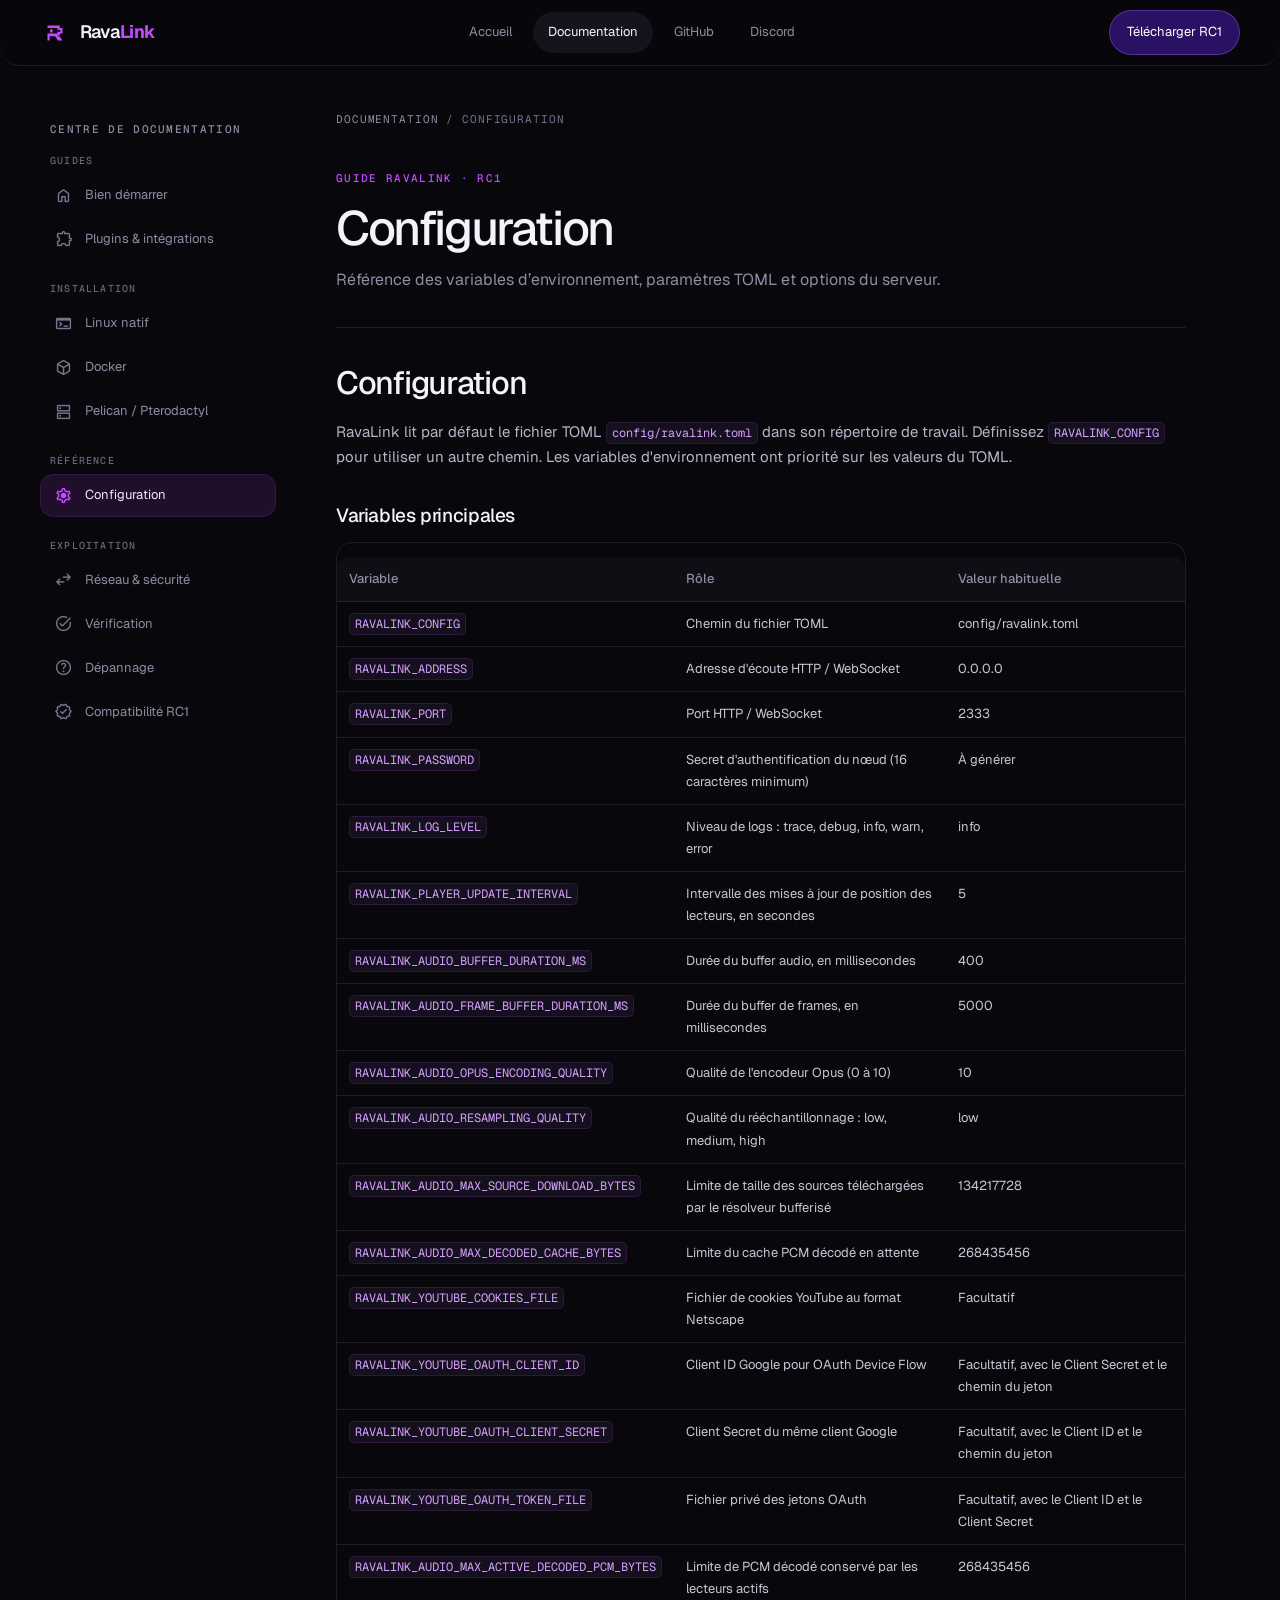
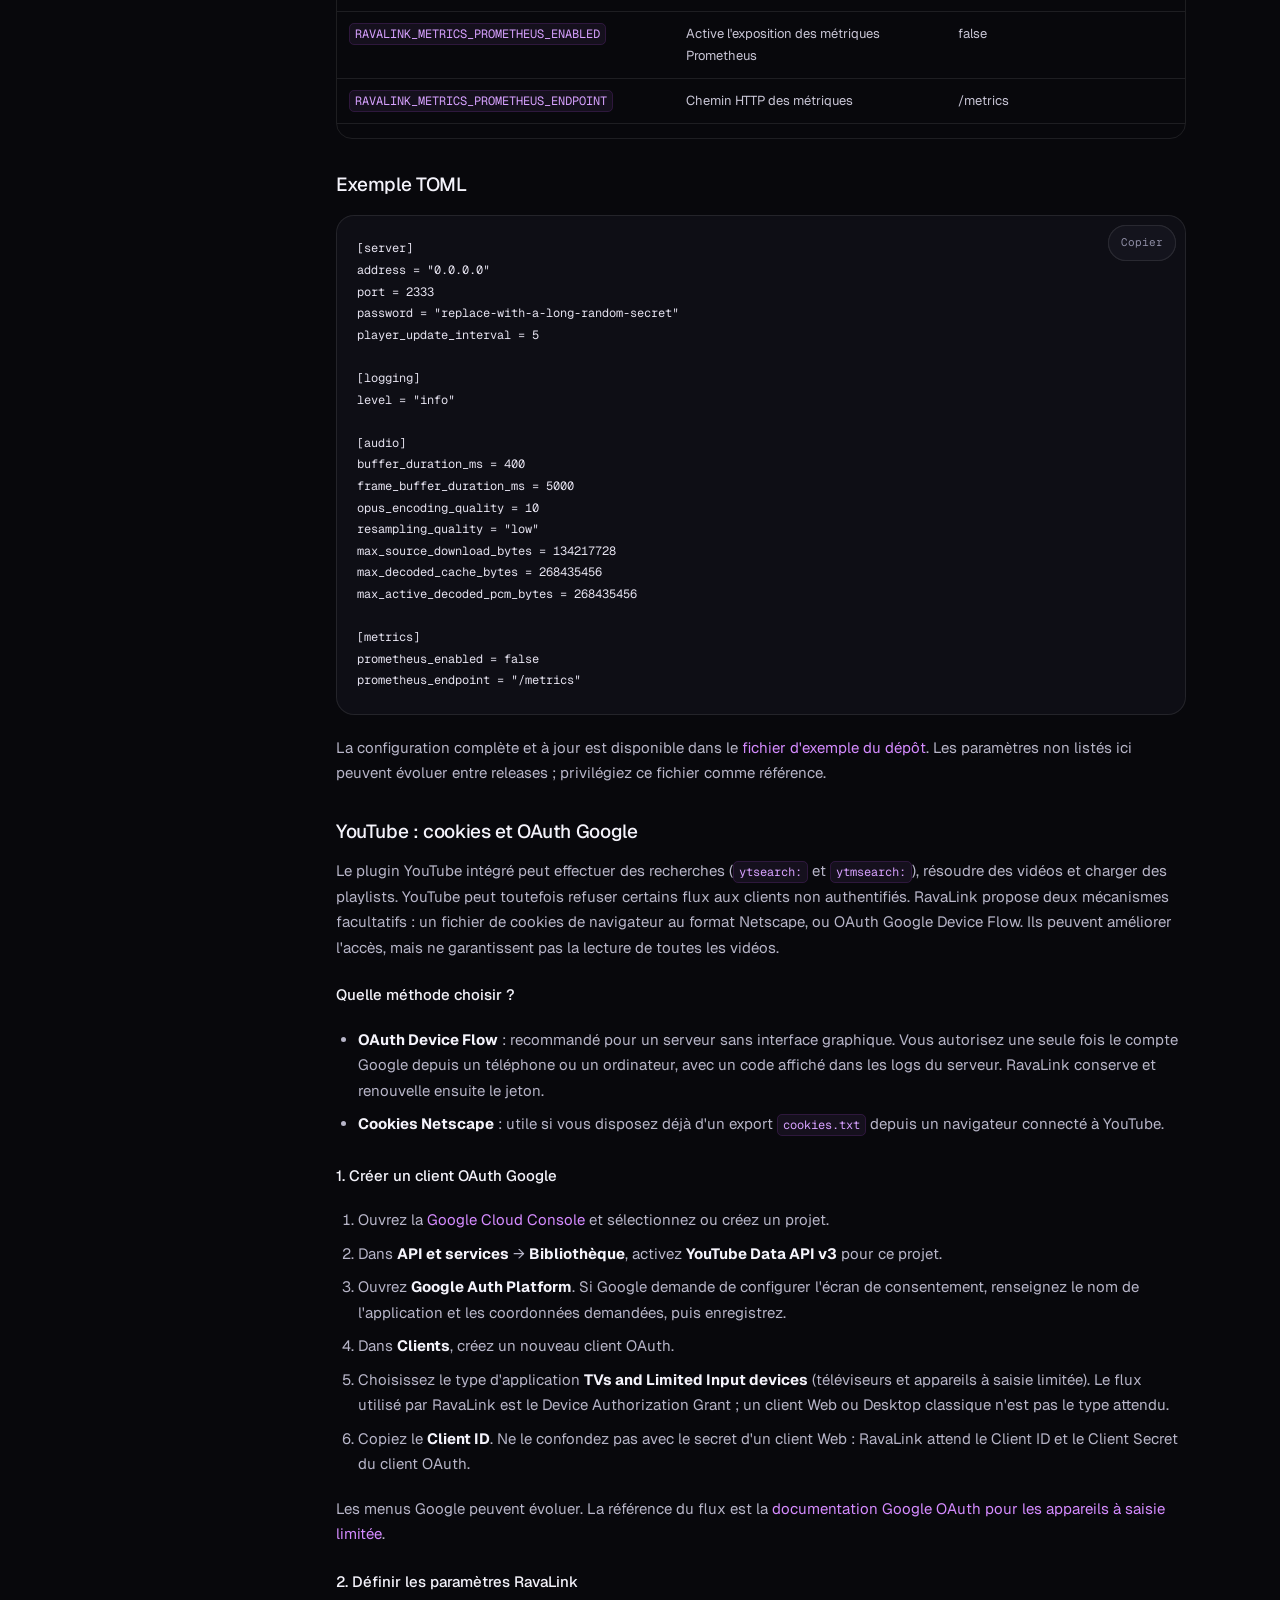
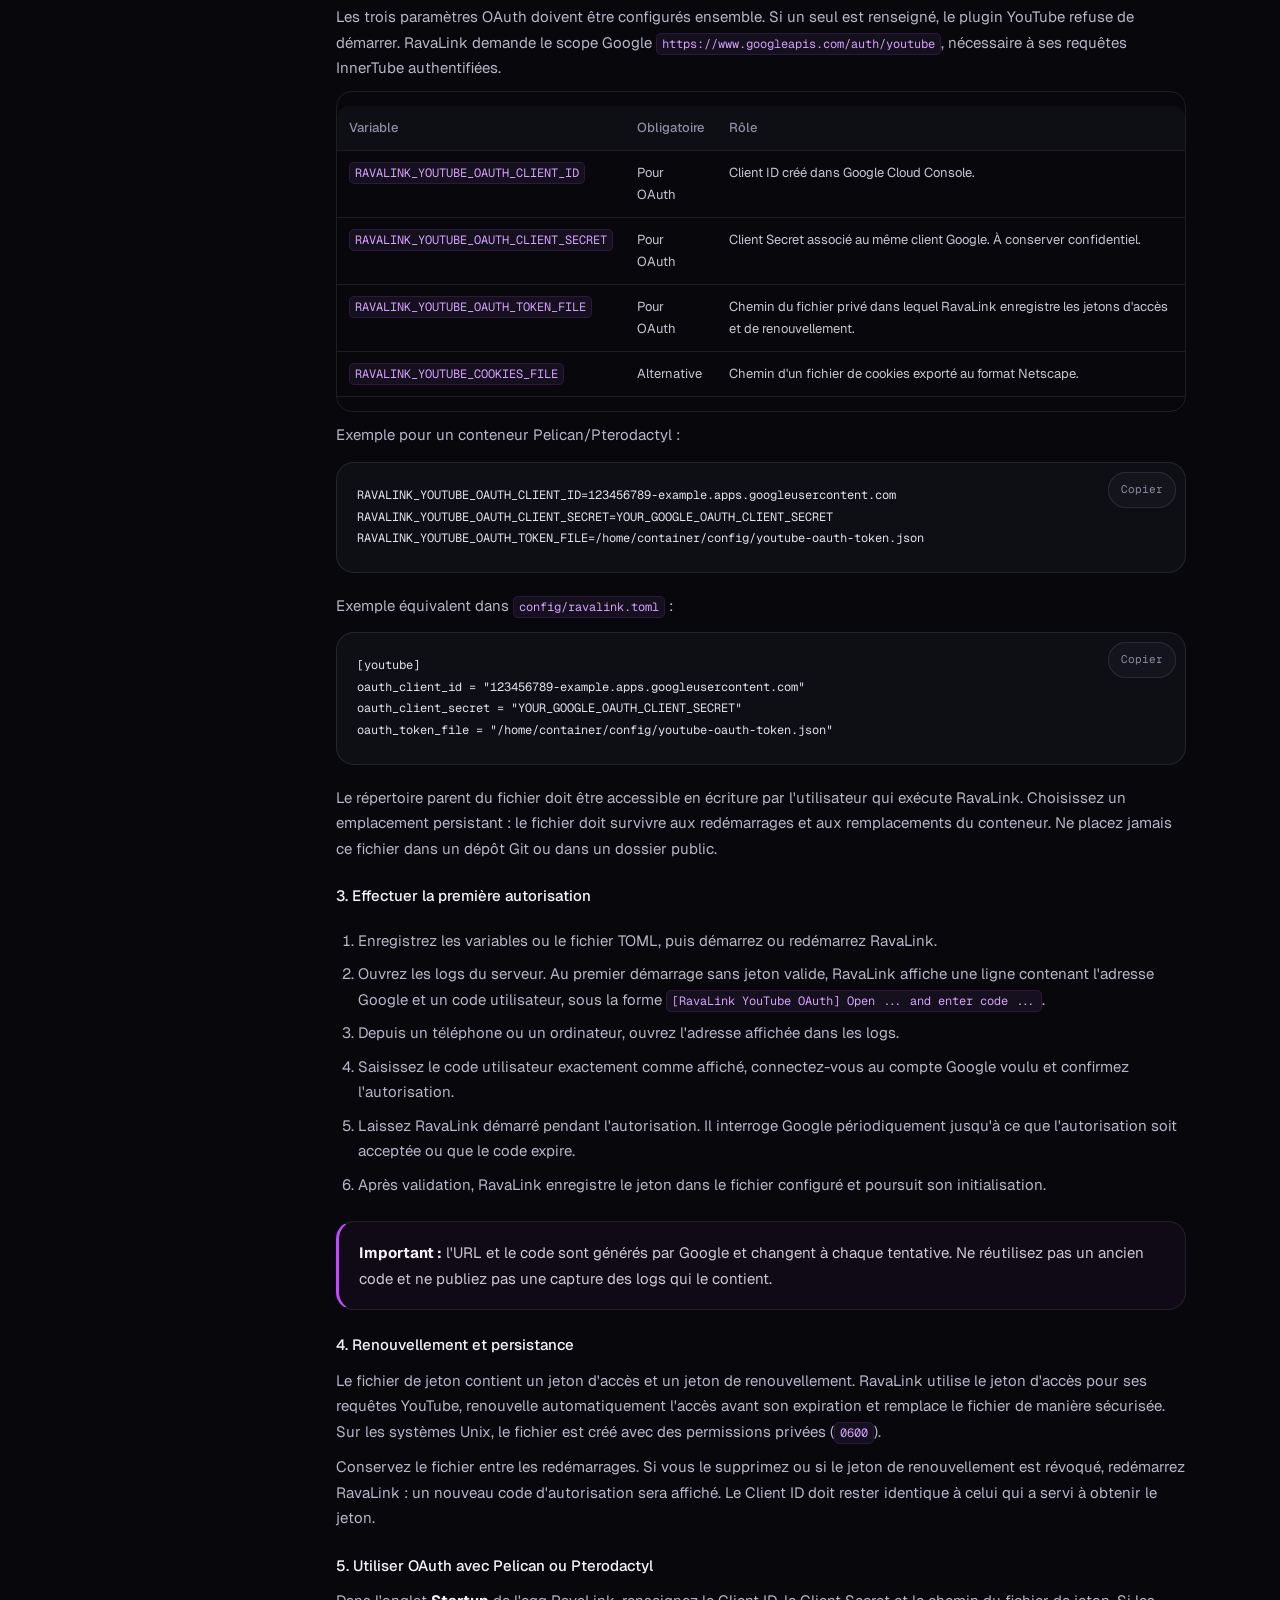
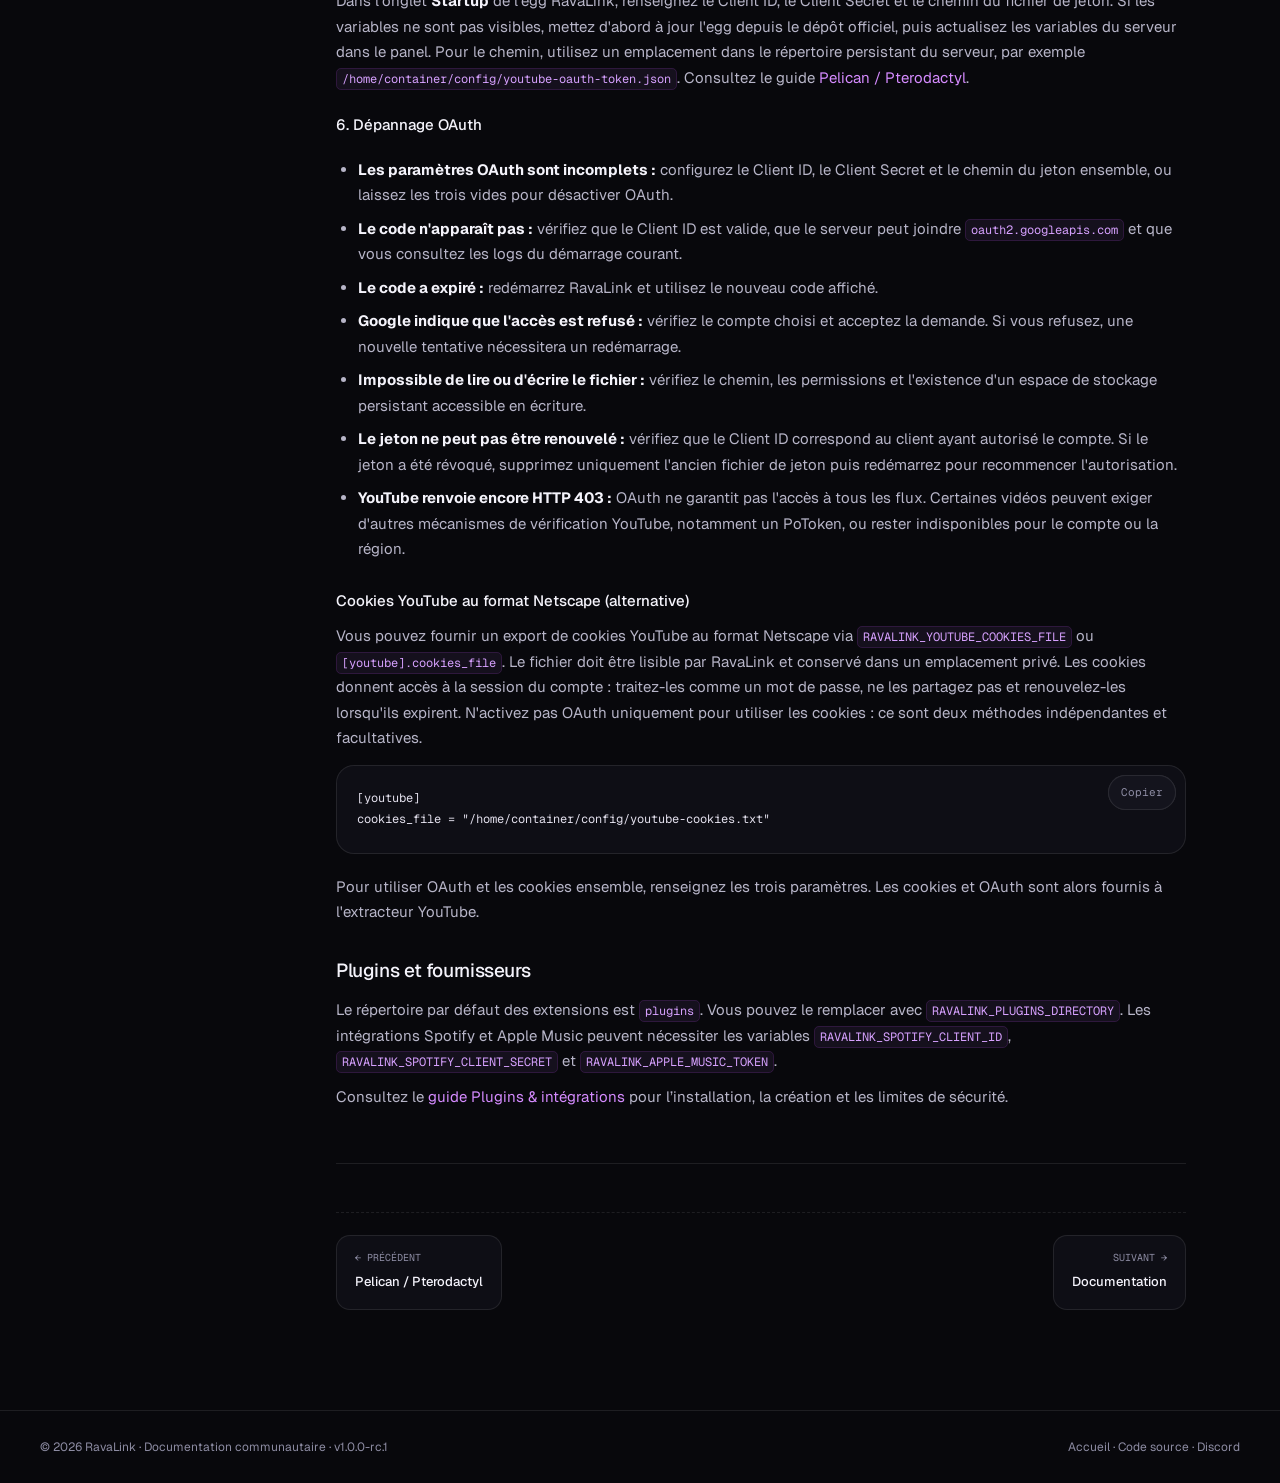
==== commit 3e23d2c1: "docs(youtube): explain required OAuth scope and reauthorization" ====
--- a/docs-config.html
+++ b/docs-config.html
@@ -16,8 +16,9 @@
 <tr><td><code>RAVALINK_AUDIO_MAX_SOURCE_DOWNLOAD_BYTES</code></td><td>Limite de taille des sources téléchargées par le résolveur bufferisé</td><td>134217728</td></tr>
 <tr><td><code>RAVALINK_AUDIO_MAX_DECODED_CACHE_BYTES</code></td><td>Limite du cache PCM décodé en attente</td><td>268435456</td></tr>
 <tr><td><code>RAVALINK_YOUTUBE_COOKIES_FILE</code></td><td>Fichier de cookies YouTube au format Netscape</td><td>Facultatif</td></tr>
-<tr><td><code>RAVALINK_YOUTUBE_OAUTH_CLIENT_ID</code></td><td>Client ID Google pour OAuth Device Flow</td><td>Facultatif, avec le chemin du jeton</td></tr>
-<tr><td><code>RAVALINK_YOUTUBE_OAUTH_TOKEN_FILE</code></td><td>Fichier privé des jetons OAuth</td><td>Facultatif, avec le Client ID</td></tr>
+<tr><td><code>RAVALINK_YOUTUBE_OAUTH_CLIENT_ID</code></td><td>Client ID Google pour OAuth Device Flow</td><td>Facultatif, avec le Client Secret et le chemin du jeton</td></tr>
+<tr><td><code>RAVALINK_YOUTUBE_OAUTH_CLIENT_SECRET</code></td><td>Client Secret du même client Google</td><td>Facultatif, avec le Client ID et le chemin du jeton</td></tr>
+<tr><td><code>RAVALINK_YOUTUBE_OAUTH_TOKEN_FILE</code></td><td>Fichier privé des jetons OAuth</td><td>Facultatif, avec le Client ID et le Client Secret</td></tr>
 <tr><td><code>RAVALINK_AUDIO_MAX_ACTIVE_DECODED_PCM_BYTES</code></td><td>Limite de PCM décodé conservé par les lecteurs actifs</td><td>268435456</td></tr>
 <tr><td><code>RAVALINK_METRICS_PROMETHEUS_ENABLED</code></td><td>Active l'exposition des métriques Prometheus</td><td>false</td></tr>
 <tr><td><code>RAVALINK_METRICS_PROMETHEUS_ENDPOINT</code></td><td>Chemin HTTP des métriques</td><td>/metrics</td></tr>
@@ -60,7 +61,7 @@
 </ol>
 <p>Les menus Google peuvent évoluer. La référence du flux est la <a href="https://developers.google.com/identity/protocols/oauth2/limited-input-device" target="_blank" rel="noopener">documentation Google OAuth pour les appareils à saisie limitée</a>.</p>
 <h4>2. Définir les paramètres RavaLink</h4>
-<p>Les trois paramètres OAuth doivent être configurés ensemble. Si un seul est renseigné, le plugin YouTube refuse de démarrer.</p>
+<p>Les trois paramètres OAuth doivent être configurés ensemble. Si un seul est renseigné, le plugin YouTube refuse de démarrer. RavaLink demande le scope Google <code>https://www.googleapis.com/auth/youtube</code>, nécessaire à ses requêtes InnerTube authentifiées.</p>
 <div class="table-wrap"><table><thead><tr><th>Variable</th><th>Obligatoire</th><th>Rôle</th></tr></thead><tbody>
 <tr><td><code>RAVALINK_YOUTUBE_OAUTH_CLIENT_ID</code></td><td>Pour OAuth</td><td>Client ID créé dans Google Cloud Console.</td></tr>
 <tr><td><code>RAVALINK_YOUTUBE_OAUTH_CLIENT_SECRET</code></td><td>Pour OAuth</td><td>Client Secret associé au même client Google. À conserver confidentiel.</td></tr>
@@ -94,7 +95,7 @@
 <p>Dans l'onglet <strong>Startup</strong> de l'egg RavaLink, renseignez le Client ID, le Client Secret et le chemin du fichier de jeton. Si les variables ne sont pas visibles, mettez d'abord à jour l'egg depuis le dépôt officiel, puis actualisez les variables du serveur dans le panel. Pour le chemin, utilisez un emplacement dans le répertoire persistant du serveur, par exemple <code>/home/container/config/youtube-oauth-token.json</code>. Consultez le guide <a href="docs-panels.html">Pelican / Pterodactyl</a>.</p>
 <h4>6. Dépannage OAuth</h4>
 <ul>
-<li><strong>Une seule variable OAuth est configurée :</strong> configurez les deux variables ensemble, ou retirez-les toutes les deux pour désactiver OAuth.</li>
+<li><strong>Les paramètres OAuth sont incomplets :</strong> configurez le Client ID, le Client Secret et le chemin du jeton ensemble, ou laissez les trois vides pour désactiver OAuth.</li>
 <li><strong>Le code n'apparaît pas :</strong> vérifiez que le Client ID est valide, que le serveur peut joindre <code>oauth2.googleapis.com</code> et que vous consultez les logs du démarrage courant.</li>
 <li><strong>Le code a expiré :</strong> redémarrez RavaLink et utilisez le nouveau code affiché.</li>
 <li><strong>Google indique que l'accès est refusé :</strong> vérifiez le compte choisi et acceptez la demande. Si vous refusez, une nouvelle tentative nécessitera un redémarrage.</li>
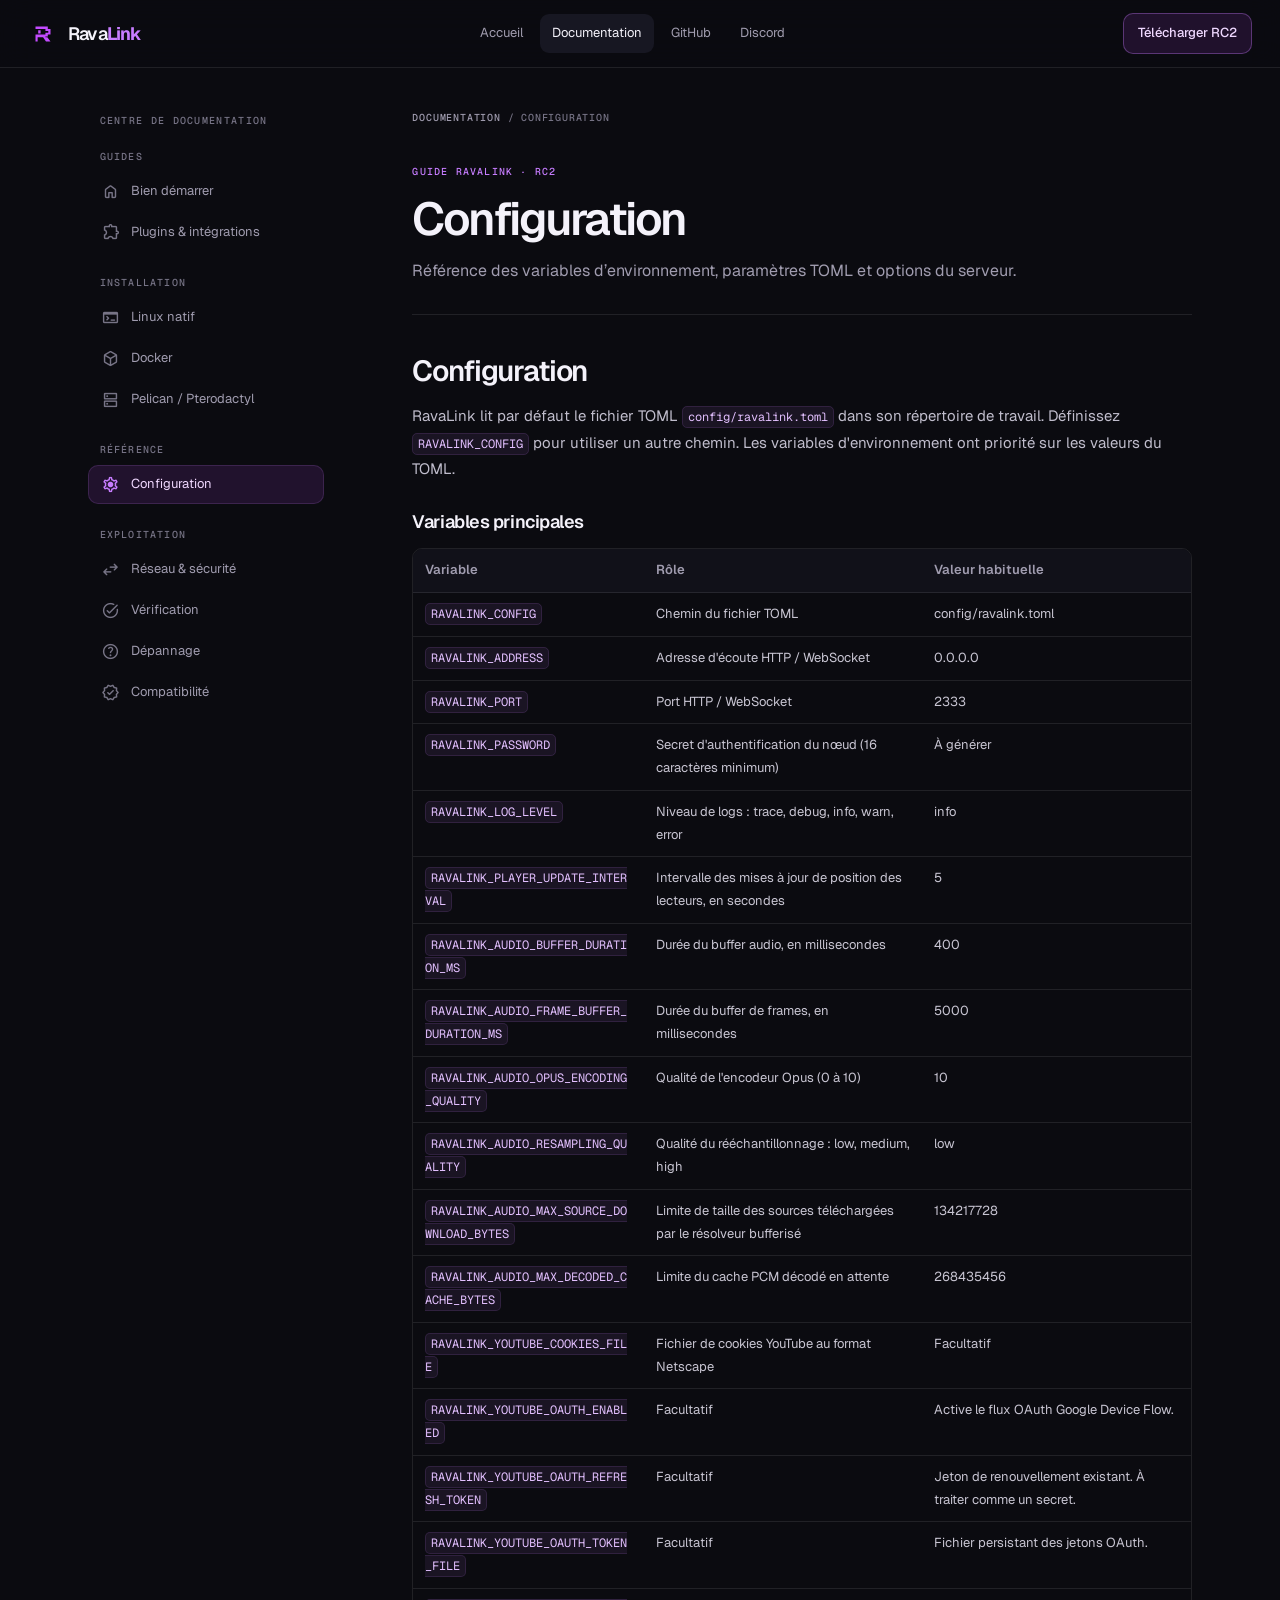
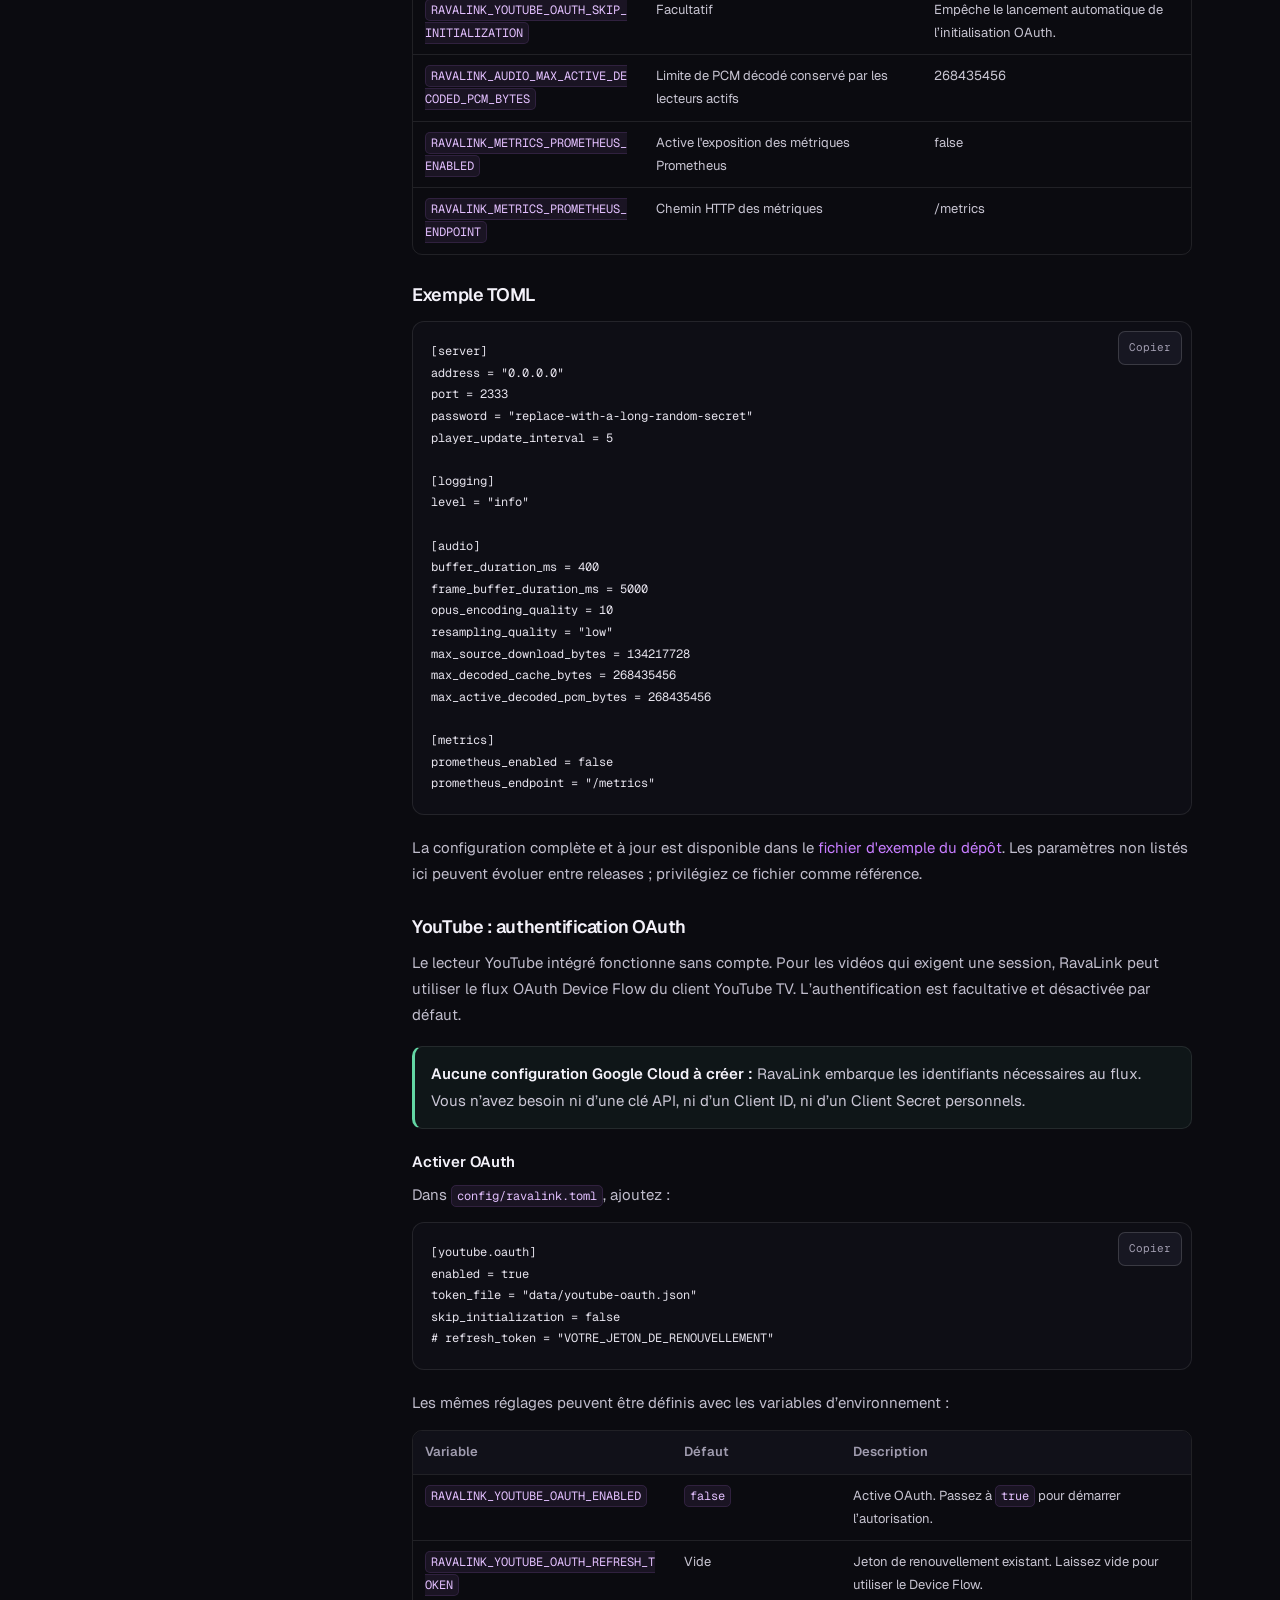
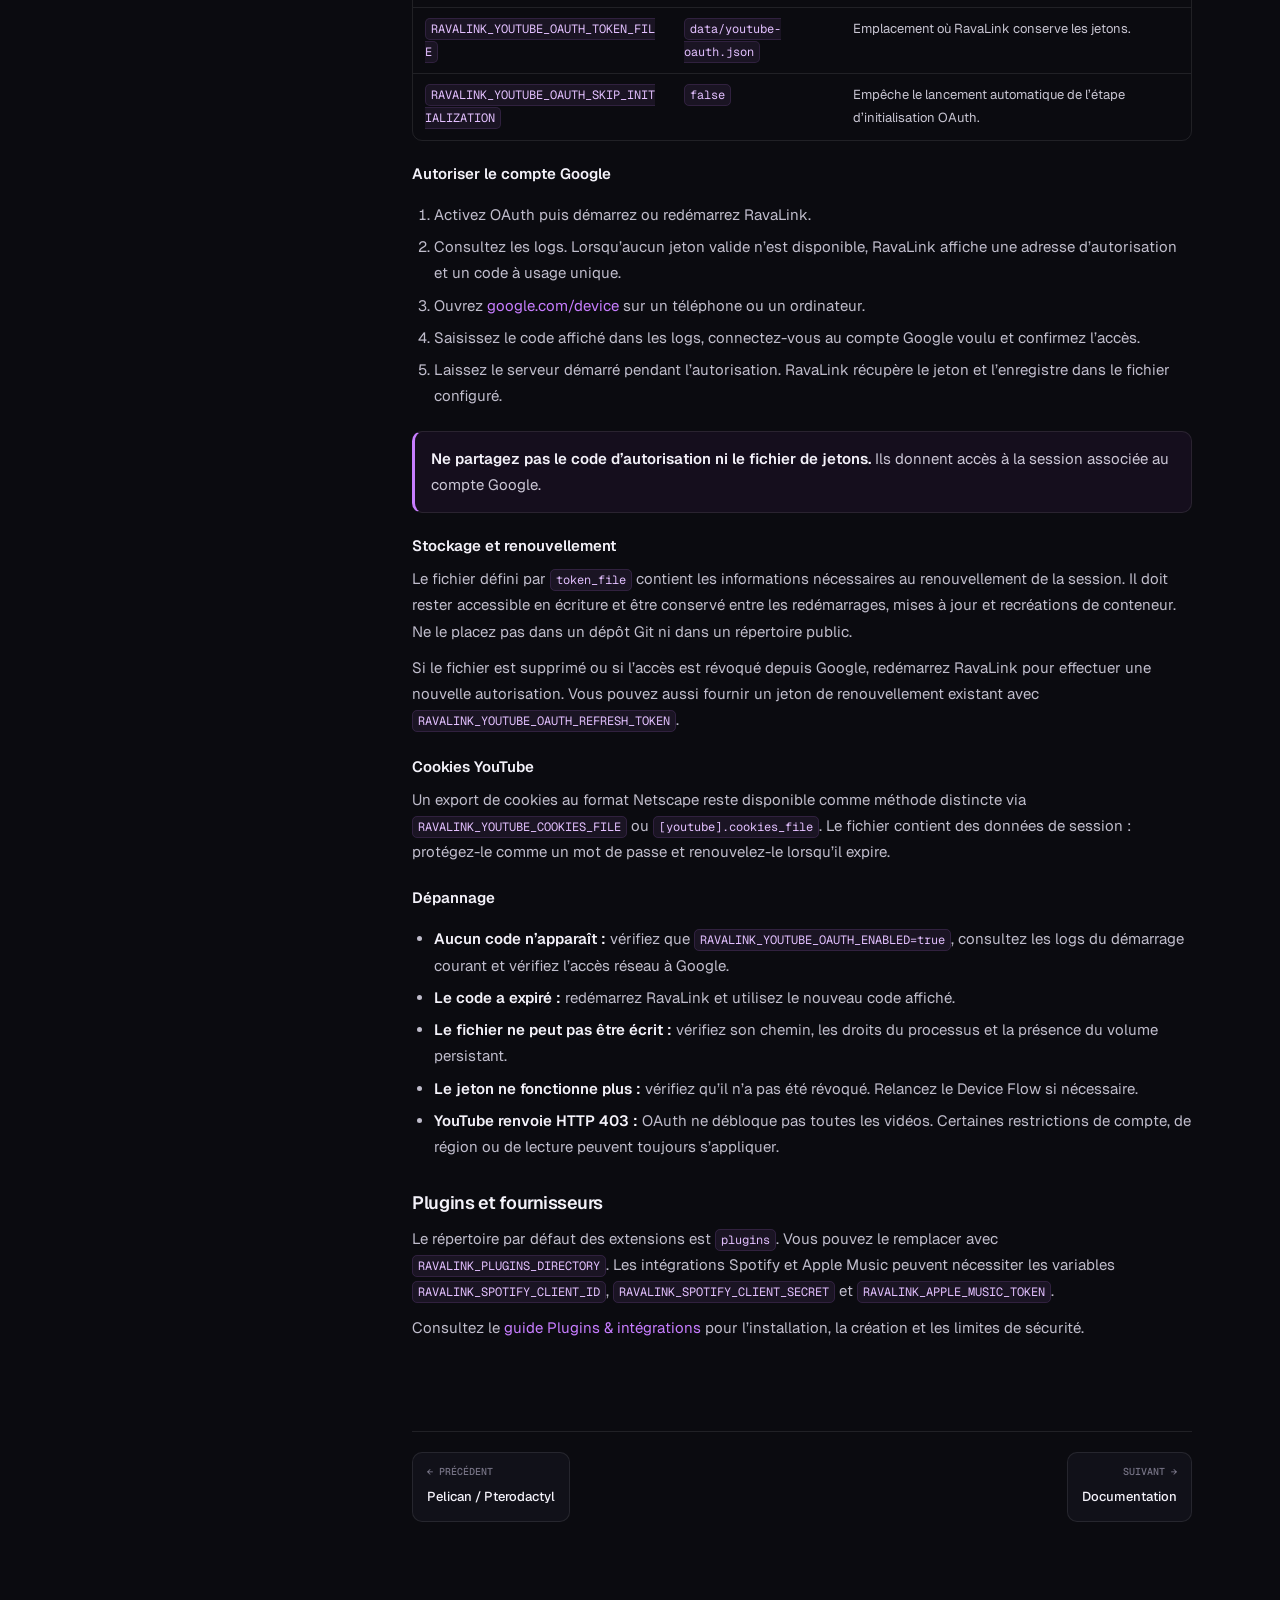
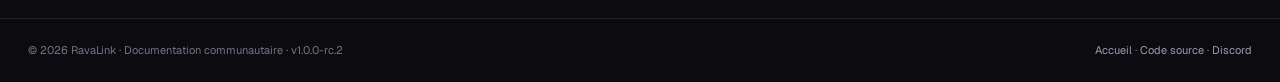
==== commit d4791ad0: "docs: refresh RC2 guides and responsive documentation UI" ====
--- a/docs-config.html
+++ b/docs-config.html
@@ -1,4 +1,4 @@
-<!doctype html><html lang="fr"><head><meta charset="utf-8"><meta name="viewport" content="width=device-width,initial-scale=1,viewport-fit=cover"><meta name="theme-color" content="#08080c"><meta name="description" content="Référence des variables d’environnement, paramètres TOML et options du serveur."><title>Configuration — RavaLink</title><link rel="stylesheet" href="docs.css"></head><body><header><div class="top"><a class="brand" href="index.html"><svg viewBox="0 0 1024 1024" aria-hidden="true"><path fill="#c34bff" d="M256 256h420v87h-420zM348 383h82v108h-82zM595 343h173v68h-173zM693 411h75v55h-75zM595 466h173v65h-173zM256 531h420v64h-420zM256 595h339v24h-339zM256 619h73v149h-73zM514 619h146l108 149H614z"/></svg><span>Rava<b>Link</b></span></a><nav class="toplinks"><a href="index.html">Accueil</a><a class="active" href="docs.html">Documentation</a><a href="https://github.com/Ravalink-Project/Ravalink">GitHub</a><a href="https://discord.gg/PBxB5eFNUp">Discord</a></nav><button class="mobile-menu" id="menuBtn" aria-expanded="false"><span class="material-symbols-rounded" aria-hidden="true">menu</span> Menu</button><a class="btn" href="https://github.com/Ravalink-Project/Ravalink/releases/tag/v1.0.0-rc.1">Télécharger RC1</a></div></header><div class="shell"><aside class="sidebar" id="sidebar"><div class="side-brand">CENTRE DE DOCUMENTATION</div><div class="side-group"><h3>GUIDES</h3><a class="side-link " href="docs.html"><span class="ico material-symbols-rounded" aria-hidden="true">home</span>Bien démarrer</a><a class="side-link " href="docs-plugins.html"><span class="ico material-symbols-rounded" aria-hidden="true">extension</span>Plugins & intégrations</a></div><div class="side-group"><h3>INSTALLATION</h3><a class="side-link " href="docs-native.html"><span class="ico material-symbols-rounded" aria-hidden="true">terminal</span>Linux natif</a><a class="side-link " href="docs-docker.html"><span class="ico material-symbols-rounded" aria-hidden="true">deployed_code</span>Docker</a><a class="side-link " href="docs-panels.html"><span class="ico material-symbols-rounded" aria-hidden="true">dns</span>Pelican / Pterodactyl</a></div><div class="side-group"><h3>RÉFÉRENCE</h3><a class="side-link active" href="docs-config.html"><span class="ico material-symbols-rounded" aria-hidden="true">settings</span>Configuration</a></div><div class="side-group"><h3>EXPLOITATION</h3><a class="side-link " href="docs-operations.html#network"><span class="ico material-symbols-rounded" aria-hidden="true">swap_horiz</span>Réseau & sécurité</a><a class="side-link " href="docs-operations.html#verify"><span class="ico material-symbols-rounded" aria-hidden="true">task_alt</span>Vérification</a><a class="side-link " href="docs-operations.html#trouble"><span class="ico material-symbols-rounded" aria-hidden="true">help</span>Dépannage</a><a class="side-link " href="docs-operations.html#limits"><span class="ico material-symbols-rounded" aria-hidden="true">verified</span>Compatibilité RC1</a></div></aside><main class="content"><div class="crumb"><a href="docs.html">DOCUMENTATION</a> / CONFIGURATION</div><div class="page-head"><span class="eyebrow">GUIDE RAVALINK · RC1</span><h1>Configuration</h1><p>Référence des variables d’environnement, paramètres TOML et options du serveur.</p></div><section class="doc" id="config">
+<!doctype html><html lang="fr"><head><meta charset="utf-8"><meta name="viewport" content="width=device-width,initial-scale=1,viewport-fit=cover"><meta name="theme-color" content="#08080c"><meta name="description" content="Référence des variables d’environnement, paramètres TOML et options du serveur."><title>Configuration — RavaLink</title><link rel="stylesheet" href="docs.css"></head><body><header><div class="top"><a class="brand" href="index.html"><svg viewBox="0 0 1024 1024" aria-hidden="true"><path fill="#c34bff" d="M256 256h420v87h-420zM348 383h82v108h-82zM595 343h173v68h-173zM693 411h75v55h-75zM595 466h173v65h-173zM256 531h420v64h-420zM256 595h339v24h-339zM256 619h73v149h-73zM514 619h146l108 149H614z"/></svg><span>Rava<b>Link</b></span></a><nav class="toplinks"><a href="index.html">Accueil</a><a class="active" href="docs.html">Documentation</a><a href="https://github.com/Ravalink-Project/Ravalink">GitHub</a><a href="https://discord.gg/PBxB5eFNUp">Discord</a></nav><button class="mobile-menu" id="menuBtn" aria-expanded="false"><span class="material-symbols-rounded" aria-hidden="true">menu</span> Menu</button><a class="btn" href="https://github.com/Ravalink-Project/Ravalink/releases/tag/v1.0.0-rc.2">Télécharger RC2</a></div></header><div class="shell"><aside class="sidebar" id="sidebar"><div class="side-brand">CENTRE DE DOCUMENTATION</div><div class="side-group"><h3>GUIDES</h3><a class="side-link " href="docs.html"><span class="ico material-symbols-rounded" aria-hidden="true">home</span>Bien démarrer</a><a class="side-link " href="docs-plugins.html"><span class="ico material-symbols-rounded" aria-hidden="true">extension</span>Plugins & intégrations</a></div><div class="side-group"><h3>INSTALLATION</h3><a class="side-link " href="docs-native.html"><span class="ico material-symbols-rounded" aria-hidden="true">terminal</span>Linux natif</a><a class="side-link " href="docs-docker.html"><span class="ico material-symbols-rounded" aria-hidden="true">deployed_code</span>Docker</a><a class="side-link " href="docs-panels.html"><span class="ico material-symbols-rounded" aria-hidden="true">dns</span>Pelican / Pterodactyl</a></div><div class="side-group"><h3>RÉFÉRENCE</h3><a class="side-link active" href="docs-config.html"><span class="ico material-symbols-rounded" aria-hidden="true">settings</span>Configuration</a></div><div class="side-group"><h3>EXPLOITATION</h3><a class="side-link " href="docs-operations.html#network"><span class="ico material-symbols-rounded" aria-hidden="true">swap_horiz</span>Réseau & sécurité</a><a class="side-link " href="docs-operations.html#verify"><span class="ico material-symbols-rounded" aria-hidden="true">task_alt</span>Vérification</a><a class="side-link " href="docs-operations.html#trouble"><span class="ico material-symbols-rounded" aria-hidden="true">help</span>Dépannage</a><a class="side-link " href="docs-operations.html#limits"><span class="ico material-symbols-rounded" aria-hidden="true">verified</span>Compatibilité</a></div></aside><main class="content"><div class="crumb"><a href="docs.html">DOCUMENTATION</a> / CONFIGURATION</div><div class="page-head"><span class="eyebrow">GUIDE RAVALINK · RC2</span><h1>Configuration</h1><p>Référence des variables d’environnement, paramètres TOML et options du serveur.</p></div><section class="doc" id="config">
 <h2>Configuration</h2>
 <p>RavaLink lit par défaut le fichier TOML <code>config/ravalink.toml</code> dans son répertoire de travail. Définissez <code>RAVALINK_CONFIG</code> pour utiliser un autre chemin. Les variables d'environnement ont priorité sur les valeurs du TOML.</p>
 <h3>Variables principales</h3>
@@ -16,10 +16,7 @@
 <tr><td><code>RAVALINK_AUDIO_MAX_SOURCE_DOWNLOAD_BYTES</code></td><td>Limite de taille des sources téléchargées par le résolveur bufferisé</td><td>134217728</td></tr>
 <tr><td><code>RAVALINK_AUDIO_MAX_DECODED_CACHE_BYTES</code></td><td>Limite du cache PCM décodé en attente</td><td>268435456</td></tr>
 <tr><td><code>RAVALINK_YOUTUBE_COOKIES_FILE</code></td><td>Fichier de cookies YouTube au format Netscape</td><td>Facultatif</td></tr>
-<tr><td><code>RAVALINK_YOUTUBE_OAUTH_CLIENT_ID</code></td><td>Client ID Google pour OAuth Device Flow</td><td>Facultatif, avec le Client Secret et le chemin du jeton</td></tr>
-<tr><td><code>RAVALINK_YOUTUBE_OAUTH_CLIENT_SECRET</code></td><td>Client Secret du même client Google</td><td>Facultatif, avec le Client ID et le chemin du jeton</td></tr>
-<tr><td><code>RAVALINK_YOUTUBE_OAUTH_TOKEN_FILE</code></td><td>Fichier privé des jetons OAuth</td><td>Facultatif, avec le Client ID et le Client Secret</td></tr>
-<tr><td><code>RAVALINK_AUDIO_MAX_ACTIVE_DECODED_PCM_BYTES</code></td><td>Limite de PCM décodé conservé par les lecteurs actifs</td><td>268435456</td></tr>
+<tr><td><code>RAVALINK_YOUTUBE_OAUTH_ENABLED</code></td><td>Facultatif</td><td>Active le flux OAuth Google Device Flow.</td></tr><tr><td><code>RAVALINK_YOUTUBE_OAUTH_REFRESH_TOKEN</code></td><td>Facultatif</td><td>Jeton de renouvellement existant. À traiter comme un secret.</td></tr><tr><td><code>RAVALINK_YOUTUBE_OAUTH_TOKEN_FILE</code></td><td>Facultatif</td><td>Fichier persistant des jetons OAuth.</td></tr><tr><td><code>RAVALINK_YOUTUBE_OAUTH_SKIP_INITIALIZATION</code></td><td>Facultatif</td><td>Empêche le lancement automatique de l’initialisation OAuth.</td></tr><tr><td><code>RAVALINK_AUDIO_MAX_ACTIVE_DECODED_PCM_BYTES</code></td><td>Limite de PCM décodé conservé par les lecteurs actifs</td><td>268435456</td></tr>
 <tr><td><code>RAVALINK_METRICS_PROMETHEUS_ENABLED</code></td><td>Active l'exposition des métriques Prometheus</td><td>false</td></tr>
 <tr><td><code>RAVALINK_METRICS_PROMETHEUS_ENDPOINT</code></td><td>Chemin HTTP des métriques</td><td>/metrics</td></tr>
 </tbody></table></div>
@@ -46,66 +43,30 @@
 prometheus_enabled = false
 prometheus_endpoint = "/metrics"</code></pre>
 <p>La configuration complète et à jour est disponible dans le <a href="https://github.com/Ravalink-Project/Ravalink/blob/master/config/ravalink.example.toml">fichier d'exemple du dépôt</a>. Les paramètres non listés ici peuvent évoluer entre releases ; privilégiez ce fichier comme référence.</p>
-<h3 id="youtube">YouTube : cookies et OAuth Google</h3>
-<p>Le plugin YouTube intégré peut effectuer des recherches (<code>ytsearch:</code> et <code>ytmsearch:</code>), résoudre des vidéos et charger des playlists. YouTube peut toutefois refuser certains flux aux clients non authentifiés. RavaLink propose deux mécanismes facultatifs : un fichier de cookies de navigateur au format Netscape, ou OAuth Google Device Flow. Ils peuvent améliorer l'accès, mais ne garantissent pas la lecture de toutes les vidéos.</p>
-<h4>Quelle méthode choisir ?</h4>
-<ul><li><strong>OAuth Device Flow</strong> : recommandé pour un serveur sans interface graphique. Vous autorisez une seule fois le compte Google depuis un téléphone ou un ordinateur, avec un code affiché dans les logs du serveur. RavaLink conserve et renouvelle ensuite le jeton.</li><li><strong>Cookies Netscape</strong> : utile si vous disposez déjà d'un export <code>cookies.txt</code> depuis un navigateur connecté à YouTube.</li></ul>
-<h4>1. Créer un client OAuth Google</h4>
-<ol>
-<li>Ouvrez la <a href="https://console.cloud.google.com/" target="_blank" rel="noopener">Google Cloud Console</a> et sélectionnez ou créez un projet.</li>
-<li>Dans <strong>API et services</strong> → <strong>Bibliothèque</strong>, activez <strong>YouTube Data API v3</strong> pour ce projet.</li>
-<li>Ouvrez <strong>Google Auth Platform</strong>. Si Google demande de configurer l'écran de consentement, renseignez le nom de l'application et les coordonnées demandées, puis enregistrez.</li>
-<li>Dans <strong>Clients</strong>, créez un nouveau client OAuth.</li>
-<li>Choisissez le type d'application <strong>TVs and Limited Input devices</strong> (téléviseurs et appareils à saisie limitée). Le flux utilisé par RavaLink est le Device Authorization Grant ; un client Web ou Desktop classique n'est pas le type attendu.</li>
-<li>Copiez le <strong>Client ID</strong>. Ne le confondez pas avec le secret d'un client Web : RavaLink attend le Client ID et le Client Secret du client OAuth.</li>
-</ol>
-<p>Les menus Google peuvent évoluer. La référence du flux est la <a href="https://developers.google.com/identity/protocols/oauth2/limited-input-device" target="_blank" rel="noopener">documentation Google OAuth pour les appareils à saisie limitée</a>.</p>
-<h4>2. Définir les paramètres RavaLink</h4>
-<p>Les trois paramètres OAuth doivent être configurés ensemble. Si un seul est renseigné, le plugin YouTube refuse de démarrer. RavaLink demande le scope Google <code>https://www.googleapis.com/auth/youtube</code>, nécessaire à ses requêtes InnerTube authentifiées.</p>
-<div class="table-wrap"><table><thead><tr><th>Variable</th><th>Obligatoire</th><th>Rôle</th></tr></thead><tbody>
-<tr><td><code>RAVALINK_YOUTUBE_OAUTH_CLIENT_ID</code></td><td>Pour OAuth</td><td>Client ID créé dans Google Cloud Console.</td></tr>
-<tr><td><code>RAVALINK_YOUTUBE_OAUTH_CLIENT_SECRET</code></td><td>Pour OAuth</td><td>Client Secret associé au même client Google. À conserver confidentiel.</td></tr>
-<tr><td><code>RAVALINK_YOUTUBE_OAUTH_TOKEN_FILE</code></td><td>Pour OAuth</td><td>Chemin du fichier privé dans lequel RavaLink enregistre les jetons d'accès et de renouvellement.</td></tr>
-<tr><td><code>RAVALINK_YOUTUBE_COOKIES_FILE</code></td><td>Alternative</td><td>Chemin d'un fichier de cookies exporté au format Netscape.</td></tr>
+<h3 id="youtube">YouTube : authentification OAuth</h3>
+<p>Le lecteur YouTube intégré fonctionne sans compte. Pour les vidéos qui exigent une session, RavaLink peut utiliser le flux OAuth Device Flow du client YouTube TV. L’authentification est facultative et désactivée par défaut.</p>
+<div class="callout good"><strong>Aucune configuration Google Cloud à créer :</strong> RavaLink embarque les identifiants nécessaires au flux. Vous n’avez besoin ni d’une clé API, ni d’un Client ID, ni d’un Client Secret personnels.</div>
+<h4>Activer OAuth</h4><p>Dans <code>config/ravalink.toml</code>, ajoutez :</p>
+<pre><button class="copy" type="button">Copier</button><code>[youtube.oauth]
+enabled = true
+token_file = "data/youtube-oauth.json"
+skip_initialization = false
+# refresh_token = "VOTRE_JETON_DE_RENOUVELLEMENT"</code></pre>
+<p>Les mêmes réglages peuvent être définis avec les variables d’environnement :</p>
+<div class="table-wrap"><table><thead><tr><th>Variable</th><th>Défaut</th><th>Description</th></tr></thead><tbody>
+<tr><td><code>RAVALINK_YOUTUBE_OAUTH_ENABLED</code></td><td><code>false</code></td><td>Active OAuth. Passez à <code>true</code> pour démarrer l’autorisation.</td></tr>
+<tr><td><code>RAVALINK_YOUTUBE_OAUTH_REFRESH_TOKEN</code></td><td>Vide</td><td>Jeton de renouvellement existant. Laissez vide pour utiliser le Device Flow.</td></tr>
+<tr><td><code>RAVALINK_YOUTUBE_OAUTH_TOKEN_FILE</code></td><td><code>data/youtube-oauth.json</code></td><td>Emplacement où RavaLink conserve les jetons.</td></tr>
+<tr><td><code>RAVALINK_YOUTUBE_OAUTH_SKIP_INITIALIZATION</code></td><td><code>false</code></td><td>Empêche le lancement automatique de l’étape d’initialisation OAuth.</td></tr>
 </tbody></table></div>
-<p>Exemple pour un conteneur Pelican/Pterodactyl :</p>
-<pre><button class="copy" type="button">Copier</button><code>RAVALINK_YOUTUBE_OAUTH_CLIENT_ID=123456789-example.apps.googleusercontent.com
-RAVALINK_YOUTUBE_OAUTH_CLIENT_SECRET=YOUR_GOOGLE_OAUTH_CLIENT_SECRET
-RAVALINK_YOUTUBE_OAUTH_TOKEN_FILE=/home/container/config/youtube-oauth-token.json</code></pre>
-<p>Exemple équivalent dans <code>config/ravalink.toml</code> :</p>
-<pre><button class="copy" type="button">Copier</button><code>[youtube]
-oauth_client_id = "123456789-example.apps.googleusercontent.com"
-oauth_client_secret = "YOUR_GOOGLE_OAUTH_CLIENT_SECRET"
-oauth_token_file = "/home/container/config/youtube-oauth-token.json"</code></pre>
-<p>Le répertoire parent du fichier doit être accessible en écriture par l'utilisateur qui exécute RavaLink. Choisissez un emplacement persistant : le fichier doit survivre aux redémarrages et aux remplacements du conteneur. Ne placez jamais ce fichier dans un dépôt Git ou dans un dossier public.</p>
-<h4>3. Effectuer la première autorisation</h4>
-<ol>
-<li>Enregistrez les variables ou le fichier TOML, puis démarrez ou redémarrez RavaLink.</li>
-<li>Ouvrez les logs du serveur. Au premier démarrage sans jeton valide, RavaLink affiche une ligne contenant l'adresse Google et un code utilisateur, sous la forme <code>[RavaLink YouTube OAuth] Open ... and enter code ...</code>.</li>
-<li>Depuis un téléphone ou un ordinateur, ouvrez l'adresse affichée dans les logs.</li>
-<li>Saisissez le code utilisateur exactement comme affiché, connectez-vous au compte Google voulu et confirmez l'autorisation.</li>
-<li>Laissez RavaLink démarré pendant l'autorisation. Il interroge Google périodiquement jusqu'à ce que l'autorisation soit acceptée ou que le code expire.</li>
-<li>Après validation, RavaLink enregistre le jeton dans le fichier configuré et poursuit son initialisation.</li>
-</ol>
-<div class="callout"><strong>Important :</strong> l'URL et le code sont générés par Google et changent à chaque tentative. Ne réutilisez pas un ancien code et ne publiez pas une capture des logs qui le contient.</div>
-<h4>4. Renouvellement et persistance</h4>
-<p>Le fichier de jeton contient un jeton d'accès et un jeton de renouvellement. RavaLink utilise le jeton d'accès pour ses requêtes YouTube, renouvelle automatiquement l'accès avant son expiration et remplace le fichier de manière sécurisée. Sur les systèmes Unix, le fichier est créé avec des permissions privées (<code>0600</code>).</p>
-<p>Conservez le fichier entre les redémarrages. Si vous le supprimez ou si le jeton de renouvellement est révoqué, redémarrez RavaLink : un nouveau code d'autorisation sera affiché. Le Client ID doit rester identique à celui qui a servi à obtenir le jeton.</p>
-<h4>5. Utiliser OAuth avec Pelican ou Pterodactyl</h4>
-<p>Dans l'onglet <strong>Startup</strong> de l'egg RavaLink, renseignez le Client ID, le Client Secret et le chemin du fichier de jeton. Si les variables ne sont pas visibles, mettez d'abord à jour l'egg depuis le dépôt officiel, puis actualisez les variables du serveur dans le panel. Pour le chemin, utilisez un emplacement dans le répertoire persistant du serveur, par exemple <code>/home/container/config/youtube-oauth-token.json</code>. Consultez le guide <a href="docs-panels.html">Pelican / Pterodactyl</a>.</p>
-<h4>6. Dépannage OAuth</h4>
-<ul>
-<li><strong>Les paramètres OAuth sont incomplets :</strong> configurez le Client ID, le Client Secret et le chemin du jeton ensemble, ou laissez les trois vides pour désactiver OAuth.</li>
-<li><strong>Le code n'apparaît pas :</strong> vérifiez que le Client ID est valide, que le serveur peut joindre <code>oauth2.googleapis.com</code> et que vous consultez les logs du démarrage courant.</li>
-<li><strong>Le code a expiré :</strong> redémarrez RavaLink et utilisez le nouveau code affiché.</li>
-<li><strong>Google indique que l'accès est refusé :</strong> vérifiez le compte choisi et acceptez la demande. Si vous refusez, une nouvelle tentative nécessitera un redémarrage.</li>
-<li><strong>Impossible de lire ou d'écrire le fichier :</strong> vérifiez le chemin, les permissions et l'existence d'un espace de stockage persistant accessible en écriture.</li>
-<li><strong>Le jeton ne peut pas être renouvelé :</strong> vérifiez que le Client ID correspond au client ayant autorisé le compte. Si le jeton a été révoqué, supprimez uniquement l'ancien fichier de jeton puis redémarrez pour recommencer l'autorisation.</li>
-<li><strong>YouTube renvoie encore HTTP 403 :</strong> OAuth ne garantit pas l'accès à tous les flux. Certaines vidéos peuvent exiger d'autres mécanismes de vérification YouTube, notamment un PoToken, ou rester indisponibles pour le compte ou la région.</li>
-</ul>
-<h4>Cookies YouTube au format Netscape (alternative)</h4>
-<p>Vous pouvez fournir un export de cookies YouTube au format Netscape via <code>RAVALINK_YOUTUBE_COOKIES_FILE</code> ou <code>[youtube].cookies_file</code>. Le fichier doit être lisible par RavaLink et conservé dans un emplacement privé. Les cookies donnent accès à la session du compte : traitez-les comme un mot de passe, ne les partagez pas et renouvelez-les lorsqu'ils expirent. N'activez pas OAuth uniquement pour utiliser les cookies : ce sont deux méthodes indépendantes et facultatives.</p>
-<pre><button class="copy" type="button">Copier</button><code>[youtube]
-cookies_file = "/home/container/config/youtube-cookies.txt"</code></pre>
-<p>Pour utiliser OAuth et les cookies ensemble, renseignez les trois paramètres. Les cookies et OAuth sont alors fournis à l'extracteur YouTube.</p>
-<h3>Plugins et fournisseurs</h3><p>Le répertoire par défaut des extensions est <code>plugins</code>. Vous pouvez le remplacer avec <code>RAVALINK_PLUGINS_DIRECTORY</code>. Les intégrations Spotify et Apple Music peuvent nécessiter les variables <code>RAVALINK_SPOTIFY_CLIENT_ID</code>, <code>RAVALINK_SPOTIFY_CLIENT_SECRET</code> et <code>RAVALINK_APPLE_MUSIC_TOKEN</code>.</p><p>Consultez le <a href="docs-plugins.html">guide Plugins & intégrations</a> pour l’installation, la création et les limites de sécurité.</p></section><nav class="page-nav"><a href="docs-panels.html"><small>← PRÉCÉDENT</small><strong>Pelican / Pterodactyl</strong></a><a href="docs-operations.html" style="text-align:right"><small>SUIVANT →</small><strong>Documentation</strong></a></nav></main></div><footer><div class="foot"><span>© 2026 RavaLink · Documentation communautaire · v1.0.0-rc.1</span><span><a href="index.html">Accueil</a> · <a href="https://github.com/Ravalink-Project/Ravalink">Code source</a> · <a href="https://discord.gg/PBxB5eFNUp">Discord</a></span></div></footer><script src="docs.js"></script></body></html>+<h4>Autoriser le compte Google</h4>
+<ol><li>Activez OAuth puis démarrez ou redémarrez RavaLink.</li><li>Consultez les logs. Lorsqu’aucun jeton valide n’est disponible, RavaLink affiche une adresse d’autorisation et un code à usage unique.</li><li>Ouvrez <a href="https://google.com/device" target="_blank" rel="noopener">google.com/device</a> sur un téléphone ou un ordinateur.</li><li>Saisissez le code affiché dans les logs, connectez-vous au compte Google voulu et confirmez l’accès.</li><li>Laissez le serveur démarré pendant l’autorisation. RavaLink récupère le jeton et l’enregistre dans le fichier configuré.</li></ol>
+<div class="callout"><strong>Ne partagez pas le code d’autorisation ni le fichier de jetons.</strong> Ils donnent accès à la session associée au compte Google.</div>
+<h4>Stockage et renouvellement</h4>
+<p>Le fichier défini par <code>token_file</code> contient les informations nécessaires au renouvellement de la session. Il doit rester accessible en écriture et être conservé entre les redémarrages, mises à jour et recréations de conteneur. Ne le placez pas dans un dépôt Git ni dans un répertoire public.</p>
+<p>Si le fichier est supprimé ou si l’accès est révoqué depuis Google, redémarrez RavaLink pour effectuer une nouvelle autorisation. Vous pouvez aussi fournir un jeton de renouvellement existant avec <code>RAVALINK_YOUTUBE_OAUTH_REFRESH_TOKEN</code>.</p>
+<h4>Cookies YouTube</h4>
+<p>Un export de cookies au format Netscape reste disponible comme méthode distincte via <code>RAVALINK_YOUTUBE_COOKIES_FILE</code> ou <code>[youtube].cookies_file</code>. Le fichier contient des données de session : protégez-le comme un mot de passe et renouvelez-le lorsqu’il expire.</p>
+<h4>Dépannage</h4>
+<ul><li><strong>Aucun code n’apparaît :</strong> vérifiez que <code>RAVALINK_YOUTUBE_OAUTH_ENABLED=true</code>, consultez les logs du démarrage courant et vérifiez l’accès réseau à Google.</li><li><strong>Le code a expiré :</strong> redémarrez RavaLink et utilisez le nouveau code affiché.</li><li><strong>Le fichier ne peut pas être écrit :</strong> vérifiez son chemin, les droits du processus et la présence du volume persistant.</li><li><strong>Le jeton ne fonctionne plus :</strong> vérifiez qu’il n’a pas été révoqué. Relancez le Device Flow si nécessaire.</li><li><strong>YouTube renvoie HTTP 403 :</strong> OAuth ne débloque pas toutes les vidéos. Certaines restrictions de compte, de région ou de lecture peuvent toujours s’appliquer.</li></ul>
+<h3>Plugins et fournisseurs</h3><p>Le répertoire par défaut des extensions est <code>plugins</code>. Vous pouvez le remplacer avec <code>RAVALINK_PLUGINS_DIRECTORY</code>. Les intégrations Spotify et Apple Music peuvent nécessiter les variables <code>RAVALINK_SPOTIFY_CLIENT_ID</code>, <code>RAVALINK_SPOTIFY_CLIENT_SECRET</code> et <code>RAVALINK_APPLE_MUSIC_TOKEN</code>.</p><p>Consultez le <a href="docs-plugins.html">guide Plugins & intégrations</a> pour l’installation, la création et les limites de sécurité.</p></section><nav class="page-nav"><a href="docs-panels.html"><small>← PRÉCÉDENT</small><strong>Pelican / Pterodactyl</strong></a><a href="docs-operations.html" style="text-align:right"><small>SUIVANT →</small><strong>Documentation</strong></a></nav></main></div><footer><div class="foot"><span>© 2026 RavaLink · Documentation communautaire · v1.0.0-rc.2</span><span><a href="index.html">Accueil</a> · <a href="https://github.com/Ravalink-Project/Ravalink">Code source</a> · <a href="https://discord.gg/PBxB5eFNUp">Discord</a></span></div></footer><script src="docs.js"></script></body></html>
--- a/docs.css
+++ b/docs.css
@@ -1,44 +1,16 @@
+@import url('https://fonts.googleapis.com/css2?family=Geist:wght@400;500;600;700&family=Geist+Mono:wght@400;500&display=swap');
 @import url('https://fonts.googleapis.com/css2?family=Material+Symbols+Rounded:opsz,wght,FILL,GRAD@20..48,400,0,0');
-@import url('https://fonts.googleapis.com/css2?family=Geist:wght@400;500;600&family=Geist+Mono:wght@400;500&display=swap');
-:root{color-scheme:dark;--bg:#08080c;--p1:#0e0e15;--p2:#14141d;--bd:rgba(255,255,255,.09);--tx:#f4f3fb;--mu:#8d8ca3;--a:#c34bff;--ui:"Geist",system-ui,sans-serif;--mo:"Geist Mono",ui-monospace,monospace}
-*{box-sizing:border-box}html{scroll-behavior:smooth;scroll-padding-top:100px}body{margin:0;background:var(--bg);color:var(--tx);font:400 15px/1.7 var(--ui);-webkit-font-smoothing:antialiased}a{color:#d58bff;text-decoration:none}a:hover{color:#fff}button{font:inherit}:focus-visible{outline:2px solid var(--a);outline-offset:3px}
-header{height:66px;position:sticky;top:0;z-index:30;background:rgba(8,8,12,.78);backdrop-filter:blur(18px);border-bottom:1px solid var(--bd)}.top{height:100%;width:min(1200px,calc(100% - 40px));margin:auto;display:flex;align-items:center;justify-content:space-between;gap:20px}.brand{display:flex;align-items:center;gap:10px;color:var(--tx);font-weight:600;font-size:18px;letter-spacing:-.03em}.brand svg{width:30px;height:30px}.brand b{color:var(--a)}.toplinks{display:flex;align-items:center;gap:6px}.toplinks a{padding:8px 12px;border-radius:8px;color:var(--mu);font-size:13px}.toplinks a:hover,.toplinks a.active{background:var(--p2);color:var(--tx)}.btn{display:inline-flex;align-items:center;justify-content:center;padding:9px 14px;border:1px solid rgba(170,120,255,.32);border-radius:9px;background:#2a1163;color:#fff;font-size:13px}.btn:hover{background:#37157f;color:#fff}.mobile-menu{display:none;background:var(--p2);border:1px solid var(--bd);color:var(--tx);border-radius:9px;padding:8px 12px}
-.shell{width:min(1200px,calc(100% - 40px));margin:0 auto;display:grid;grid-template-columns:248px minmax(0,1fr);gap:64px;padding:42px 0 100px}.sidebar{position:sticky;top:92px;align-self:start;max-height:calc(100vh - 112px);overflow:auto;padding:4px 4px 24px 0}.side-brand{font:500 11px var(--mo);color:var(--mu);letter-spacing:.12em;margin:0 0 18px 10px}.side-group{margin:0 0 22px}.side-group h3{font:500 10px var(--mo);letter-spacing:.12em;color:#69677d;margin:0 0 7px 10px}.side-link{display:flex;align-items:center;gap:10px;padding:9px 11px;margin:2px 0;border-radius:9px;color:var(--mu);font-size:13px;transition:background .2s,color .2s}.side-link:hover{background:var(--p2);color:var(--tx)}.side-link.active{background:rgba(195,75,255,.1);color:#f4e7ff}.side-link .ico{width:18px;text-align:center;color:#77748e}.side-link.active .ico{color:var(--a)}
-.content{min-width:0;max-width:850px}.crumb{font:400 11px var(--mo);letter-spacing:.08em;color:#77748e;margin:4px 0 18px}.crumb a{color:var(--mu)}.page-head{padding:20px 0 34px;border-bottom:1px dashed var(--bd);margin-bottom:36px}.eyebrow{font:500 11px var(--mo);letter-spacing:.12em;color:var(--a);text-transform:uppercase}.page-head h1{font-size:clamp(32px,5vw,48px);font-weight:500;letter-spacing:-.05em;line-height:1.1;margin:12px 0}.page-head p{color:var(--mu);font-size:16px;max-width:650px;margin:0}
-section.doc{padding:0 0 44px;margin:0 0 42px;border-bottom:1px dashed var(--bd)}section.doc:last-child{border-bottom:0}h2{font-size:clamp(25px,3vw,32px);font-weight:500;letter-spacing:-.04em;line-height:1.2;margin:0 0 16px}h3{font-size:19px;font-weight:500;letter-spacing:-.02em;margin:30px 0 10px}h4{font-weight:500;margin:22px 0 8px}p,li{color:#b7b5c8}p{margin:10px 0}ul,ol{padding-left:22px}li{padding:4px 0}strong{color:var(--tx)}code{font:12px var(--mo);color:#d7a1ff;background:#15101d;border:1px solid rgba(195,75,255,.14);border-radius:5px;padding:2px 5px}
-pre{position:relative;overflow:auto;background:#0e0e15;border:1px solid var(--bd);border-radius:12px;padding:19px 18px;color:#e5e2ef;font:12px/1.8 var(--mo);margin:14px 0 20px}pre code{padding:0;border:0;background:none;color:inherit;font:inherit;white-space:pre}.copy{position:absolute;right:9px;top:9px;background:var(--p2);border:1px solid var(--bd);border-radius:7px;color:var(--mu);font-size:11px;padding:6px 9px;cursor:pointer}.copy:hover{border-color:var(--a);color:#fff}.callout{padding:15px 17px;border:1px solid var(--bd);border-left:2px solid var(--a);border-radius:10px;background:rgba(195,75,255,.045);margin:20px 0;color:#cbc8d7}.callout.good{border-left-color:#4fdc9c;background:rgba(79,220,156,.04)}
-.grid{display:grid;grid-template-columns:repeat(2,minmax(0,1fr));gap:12px;margin:20px 0}.tile{display:block;padding:18px;border:1px solid var(--bd);border-radius:12px;background:var(--p1);transition:border-color .2s,transform .2s}.tile:hover{border-color:rgba(195,75,255,.4);transform:translateY(-2px)}.tile small{font:500 10px var(--mo);color:var(--a);letter-spacing:.1em}.tile b{display:block;color:var(--tx);font-weight:500;font-size:16px;margin:7px 0 3px}.tile p{font-size:13px;color:var(--mu);margin:0}.arrow{float:right;color:var(--a)}
-table{width:100%;border-collapse:collapse;font-size:13px;margin:14px 0}th,td{text-align:left;padding:11px 12px;border-bottom:1px solid var(--bd);vertical-align:top}th{color:var(--mu);font-weight:500;background:var(--p1)}td{color:#c8c5d5}.table-wrap{overflow-x:auto;border:1px solid var(--bd);border-radius:10px}.links{display:flex;gap:9px;flex-wrap:wrap;margin-top:16px}.links a{background:var(--p1);border:1px solid var(--bd);border-radius:8px;padding:8px 11px;font-size:13px;color:var(--mu)}.links a:hover{border-color:var(--a);color:var(--tx)}
-.page-nav{display:flex;justify-content:space-between;gap:14px;margin-top:48px;padding-top:22px;border-top:1px dashed var(--bd)}.page-nav a{display:block;max-width:48%;border:1px solid var(--bd);border-radius:10px;padding:12px 15px;background:var(--p1)}.page-nav a:hover{border-color:var(--a)}.page-nav small{display:block;font:10px var(--mo);color:var(--mu);margin-bottom:4px}.page-nav strong{font-size:13px;font-weight:500}
-footer{border-top:1px dashed var(--bd);padding:26px 0;color:var(--mu);font-size:12px}.foot{width:min(1200px,calc(100% - 40px));margin:auto;display:flex;justify-content:space-between;gap:16px;flex-wrap:wrap}.foot a{color:var(--mu)}
-@media(max-width:900px){.shell{grid-template-columns:210px minmax(0,1fr);gap:32px}}@media(max-width:720px){.top{width:calc(100% - 28px)}.toplinks,.top>.btn{display:none}.mobile-menu{display:block}.shell{display:block;width:calc(100% - 28px);padding:26px 0 70px}.sidebar{position:fixed;z-index:40;top:66px;left:0;right:0;max-height:calc(100dvh - 66px);overflow:auto;background:rgba(8,8,12,.97);backdrop-filter:blur(18px);border-bottom:1px solid var(--bd);padding:18px 18px 26px;transform:translateY(-10px);opacity:0;visibility:hidden;transition:.2s}.sidebar.open{transform:none;opacity:1;visibility:visible}.side-group{margin-bottom:15px}.side-link{padding:11px}.page-head{padding-top:8px}.grid{grid-template-columns:1fr}.page-nav{margin-top:32px}}
-
-
-/* Material Design 3 — rounded surfaces and Google Material Symbols */
-.material-symbols-rounded{font-family:'Material Symbols Rounded';font-weight:normal;font-style:normal;font-size:20px;line-height:1;letter-spacing:normal;text-transform:none;display:inline-block;white-space:nowrap;word-wrap:normal;direction:ltr;font-feature-settings:'liga';-webkit-font-feature-settings:'liga';-webkit-font-smoothing:antialiased;font-variation-settings:'FILL' 0,'wght' 400,'GRAD' 0,'opsz' 20}
-:root{--r-sm:12px;--r-md:16px;--r-lg:22px;--r-xl:28px}
-header{border-radius:0 0 20px 20px}
-.toplinks a{border-radius:999px;padding:9px 15px}
-.btn,.mobile-menu{border-radius:999px;padding:10px 17px}
-.mobile-menu{display:none;align-items:center;gap:8px}
-.shell{gap:48px}
-.sidebar{padding:14px 12px 24px 0}
-.side-link{border-radius:14px;padding:10px 13px;gap:12px}
-.side-link .ico{width:20px;height:20px;font-size:19px;display:inline-flex;align-items:center;justify-content:center}
-.side-link.active{background:rgba(195,75,255,.13);box-shadow:inset 0 0 0 1px rgba(195,75,255,.13)}
-.page-head{border-bottom:1px solid var(--bd)}
-section.doc{border-bottom:1px solid var(--bd)}
-pre{border-radius:18px;padding:22px 20px}
-.copy{border-radius:999px;padding:7px 12px}
-.callout{border-radius:18px;border-left-width:3px;padding:18px 20px}
-.grid{gap:16px}
-.tile{border-radius:20px;padding:21px;background:linear-gradient(145deg,rgba(255,255,255,.035),transparent 70%),var(--p1)}
-.tile:hover{transform:translateY(-3px);box-shadow:0 12px 32px rgba(0,0,0,.2)}
-table{border-spacing:0}
-th:first-child{border-radius:12px 0 0 0}
-th:last-child{border-radius:0 12px 0 0}
-.table-wrap{border-radius:16px}
-.links a,.page-nav a{border-radius:14px;padding:11px 15px}
-.page-nav a{padding:15px 18px}
-footer{border-top:1px solid var(--bd)}
-@media(max-width:720px){.mobile-menu{display:inline-flex}.sidebar{border-radius:0 0 22px 22px;padding:20px 18px 28px}.side-link{padding:12px 14px}.shell{gap:0}.tile{border-radius:18px}}
+:root{color-scheme:dark;--bg:#0b0b10;--surface:#111119;--surface-2:#171722;--border:rgba(255,255,255,.09);--text:#f4f2fa;--muted:#a09caf;--subtle:#777486;--accent:#c77dff;--accent-soft:rgba(195,75,255,.12);--success:#63d6a4;--ui:"Geist",system-ui,sans-serif;--mono:"Geist Mono",ui-monospace,monospace;font-synthesis:none}
+*{box-sizing:border-box}html{scroll-behavior:smooth;scroll-padding-top:92px}body{margin:0;background:var(--bg);color:var(--text);font:400 15px/1.75 var(--ui);-webkit-font-smoothing:antialiased}body.nav-open{overflow:hidden}a{color:var(--accent);text-decoration:none}a:hover{color:#e7c4ff}button{color:inherit;font:inherit}:focus-visible{outline:2px solid var(--accent);outline-offset:3px}.material-symbols-rounded{font-family:"Material Symbols Rounded";font-weight:400;font-style:normal;font-size:20px;line-height:1;display:inline-flex;align-items:center;justify-content:center;white-space:nowrap;direction:ltr;font-feature-settings:"liga";-webkit-font-smoothing:antialiased;font-variation-settings:"FILL" 0,"wght" 400,"GRAD" 0,"opsz" 20}
+header{height:68px;position:sticky;top:0;z-index:50;background:rgba(11,11,16,.94);border-bottom:1px solid var(--border);backdrop-filter:blur(16px)}.top{width:min(1440px,calc(100% - 56px));height:100%;margin:auto;display:flex;align-items:center;justify-content:space-between;gap:24px}.brand{display:inline-flex;align-items:center;gap:10px;flex:0 0 auto;color:var(--text);font-size:18px;font-weight:600;letter-spacing:-.045em}.brand svg{width:30px;height:30px}.brand b{color:var(--accent)}.toplinks{display:flex;align-items:center;gap:5px}.toplinks a{padding:8px 12px;border-radius:9px;color:var(--muted);font-size:13px}.toplinks a:hover,.toplinks a.active{color:var(--text);background:var(--surface-2)}.btn{display:inline-flex;align-items:center;justify-content:center;min-height:38px;padding:8px 14px;border:1px solid rgba(199,125,255,.35);border-radius:10px;background:var(--accent-soft);color:#efd8ff;font-size:13px;font-weight:500;white-space:nowrap}.btn:hover{background:rgba(195,75,255,.2);color:white}.mobile-menu{display:none;align-items:center;gap:8px;padding:9px 12px;border:1px solid var(--border);border-radius:10px;background:var(--surface);cursor:pointer}
+.shell{width:min(1440px,calc(100% - 56px));margin:auto;display:grid;grid-template-columns:248px minmax(0,780px);justify-content:center;gap:clamp(36px,6vw,88px);padding:38px 0 96px}.sidebar{position:sticky;top:92px;align-self:start;max-height:calc(100dvh - 116px);overflow-y:auto;padding:8px 12px 24px 0;scrollbar-width:thin;scrollbar-color:var(--surface-2) transparent}.side-brand{margin:0 0 22px 12px;color:var(--subtle);font:500 10px/1.4 var(--mono);letter-spacing:.13em}.side-group{margin:0 0 24px}.side-group h3{margin:0 0 8px 12px;color:var(--subtle);font:500 10px/1.4 var(--mono);letter-spacing:.12em}.side-link{display:flex;align-items:center;gap:11px;min-height:39px;margin:2px 0;padding:8px 12px;border:1px solid transparent;border-radius:10px;color:var(--muted);font-size:13px;line-height:1.4}.side-link:hover{background:var(--surface);color:var(--text)}.side-link.active{border-color:rgba(199,125,255,.16);background:var(--accent-soft);color:#f0d8ff}.side-link .ico{width:19px;color:var(--subtle);font-size:19px}.side-link.active .ico{color:var(--accent)}
+.content{min-width:0;max-width:780px}.crumb{margin:4px 0 20px;color:var(--subtle);font:500 10px/1.5 var(--mono);letter-spacing:.08em}.crumb a{color:var(--muted)}.page-head{margin:0 0 38px;padding:12px 0 30px;border-bottom:1px solid var(--border)}.eyebrow{color:var(--accent);font:500 10px/1.5 var(--mono);letter-spacing:.12em;text-transform:uppercase}.page-head h1{margin:11px 0 12px;font-size:clamp(32px,4vw,46px);font-weight:600;letter-spacing:-.055em;line-height:1.12}.page-head p{max-width:650px;margin:0;color:var(--muted);font-size:16px;line-height:1.65}
+section.doc{margin:0 0 38px;padding:0 0 38px;border-bottom:1px solid var(--border)}section.doc:last-of-type{border-bottom:0}h2{margin:0 0 14px;font-size:clamp(23px,2.8vw,29px);font-weight:600;letter-spacing:-.04em;line-height:1.25}h3{margin:28px 0 10px;font-size:18px;font-weight:600;letter-spacing:-.025em;line-height:1.35}h4{margin:22px 0 8px;font-size:15px;font-weight:600;line-height:1.4}p,li{color:#c0bdcc}p{margin:10px 0}ul,ol{padding-left:22px}li{padding:3px 0}strong{color:var(--text);font-weight:600}code{padding:2px 5px;border:1px solid rgba(199,125,255,.13);border-radius:5px;background:rgba(199,125,255,.08);color:#e3c0ff;font:12px/1.6 var(--mono);overflow-wrap:anywhere}pre{position:relative;margin:14px 0 20px;padding:19px 18px;overflow:auto;border:1px solid var(--border);border-radius:12px;background:#0e0e15;color:#e7e4ee;font:12px/1.8 var(--mono);tab-size:2}pre code{padding:0;border:0;border-radius:0;background:transparent;color:inherit;font:inherit;white-space:pre;overflow-wrap:normal}.copy{position:absolute;top:9px;right:9px;z-index:2;padding:6px 10px;border:1px solid rgba(255,255,255,.15);border-radius:7px;background:var(--surface-2);color:var(--muted);font-size:11px;cursor:pointer}.copy:hover{border-color:rgba(199,125,255,.5);color:var(--text)}.callout{margin:18px 0;padding:14px 16px;border:1px solid var(--border);border-left:3px solid var(--accent);border-radius:10px;background:rgba(195,75,255,.055);color:#cbc7d6}.callout.good{border-left-color:var(--success);background:rgba(99,214,164,.055)}.callout.info{border-left-color:#75a8ff}
+.grid{display:grid;grid-template-columns:repeat(2,minmax(0,1fr));gap:12px;margin:18px 0}.tile{display:block;min-width:0;padding:17px;border:1px solid var(--border);border-radius:12px;background:var(--surface)}.tile:hover{transform:translateY(-2px);border-color:rgba(199,125,255,.35);background:var(--surface-2)}.tile small{color:var(--accent);font:500 10px/1.5 var(--mono);letter-spacing:.08em}.tile b{display:block;margin:7px 0 4px;color:var(--text);font-size:15px;font-weight:600}.tile p{margin:0;color:var(--muted);font-size:13px;line-height:1.55}.arrow{float:right;color:var(--accent)}
+.table-wrap{width:100%;margin:14px 0 20px;overflow-x:auto;border:1px solid var(--border);border-radius:10px}table{width:100%;border-collapse:collapse;font-size:13px}th,td{min-width:110px;padding:10px 12px;border-bottom:1px solid var(--border);text-align:left;vertical-align:top}th{background:var(--surface);color:var(--muted);font-weight:600}td{color:#c8c5d2}tr:last-child td{border-bottom:0}.links{display:flex;flex-wrap:wrap;gap:8px;margin-top:15px}.links a{display:inline-flex;align-items:center;gap:7px;max-width:100%;padding:8px 11px;border:1px solid var(--border);border-radius:8px;background:var(--surface);color:var(--muted);font-size:12px}.links a:hover{border-color:rgba(199,125,255,.4);color:var(--text)}
+.page-nav{display:flex;justify-content:space-between;gap:12px;margin-top:42px;padding-top:20px;border-top:1px solid var(--border)}.page-nav a{display:block;max-width:48%;padding:12px 14px;border:1px solid var(--border);border-radius:10px;background:var(--surface)}.page-nav a:hover{border-color:rgba(199,125,255,.4)}.page-nav small{display:block;margin-bottom:4px;color:var(--subtle);font:500 10px/1.4 var(--mono)}.page-nav strong{font-size:13px;font-weight:500}footer{border-top:1px solid var(--border)}.foot{width:min(1440px,calc(100% - 56px));margin:auto;display:flex;justify-content:space-between;gap:14px;flex-wrap:wrap;padding:22px 0;color:var(--subtle);font-size:11px}.foot a{color:var(--muted)}.foot a:hover{color:var(--text)}
+.nav-backdrop{position:fixed;inset:68px 0 0;z-index:39;border:0;background:rgba(0,0,0,.62);opacity:0;visibility:hidden;transition:opacity .18s,visibility .18s}.nav-backdrop.visible{opacity:1;visibility:visible}
+@media(max-width:1050px){.shell{grid-template-columns:220px minmax(0,1fr);gap:36px}}
+@media(max-width:760px){header{height:62px}.top{width:calc(100% - 32px);gap:12px}.toplinks,.top>.btn{display:none}.mobile-menu{display:inline-flex}.shell{display:block;width:calc(100% - 36px);padding:26px 0 64px}.sidebar{position:fixed;top:62px;bottom:0;left:0;z-index:40;width:min(320px,86vw);max-height:none;padding:22px 18px 40px;overflow-y:auto;border-right:1px solid var(--border);background:#101018;transform:translateX(-102%);visibility:hidden;transition:transform .2s ease,visibility .2s}.sidebar.open{transform:translateX(0);visibility:visible}.nav-backdrop{inset:62px 0 0}.side-link{min-height:42px}.page-head{padding-top:4px;margin-bottom:30px}.page-head h1{font-size:clamp(30px,8vw,40px)}.page-head p{font-size:15px}.grid{grid-template-columns:1fr}.page-nav{margin-top:30px}.foot{width:calc(100% - 36px);display:block}.foot span{display:block;margin:5px 0}}
+@media(max-width:420px){.brand{font-size:17px}.brand svg{width:27px;height:27px}.mobile-menu{padding:8px 10px;font-size:12px}.shell{width:calc(100% - 30px)}pre{padding:16px 13px;font-size:11px}.callout{padding:13px 14px}.foot{width:calc(100% - 30px)}}
+@media(prefers-reduced-motion:reduce){*,*::before,*::after{scroll-behavior:auto!important;transition-duration:.01ms!important;animation-duration:.01ms!important}}
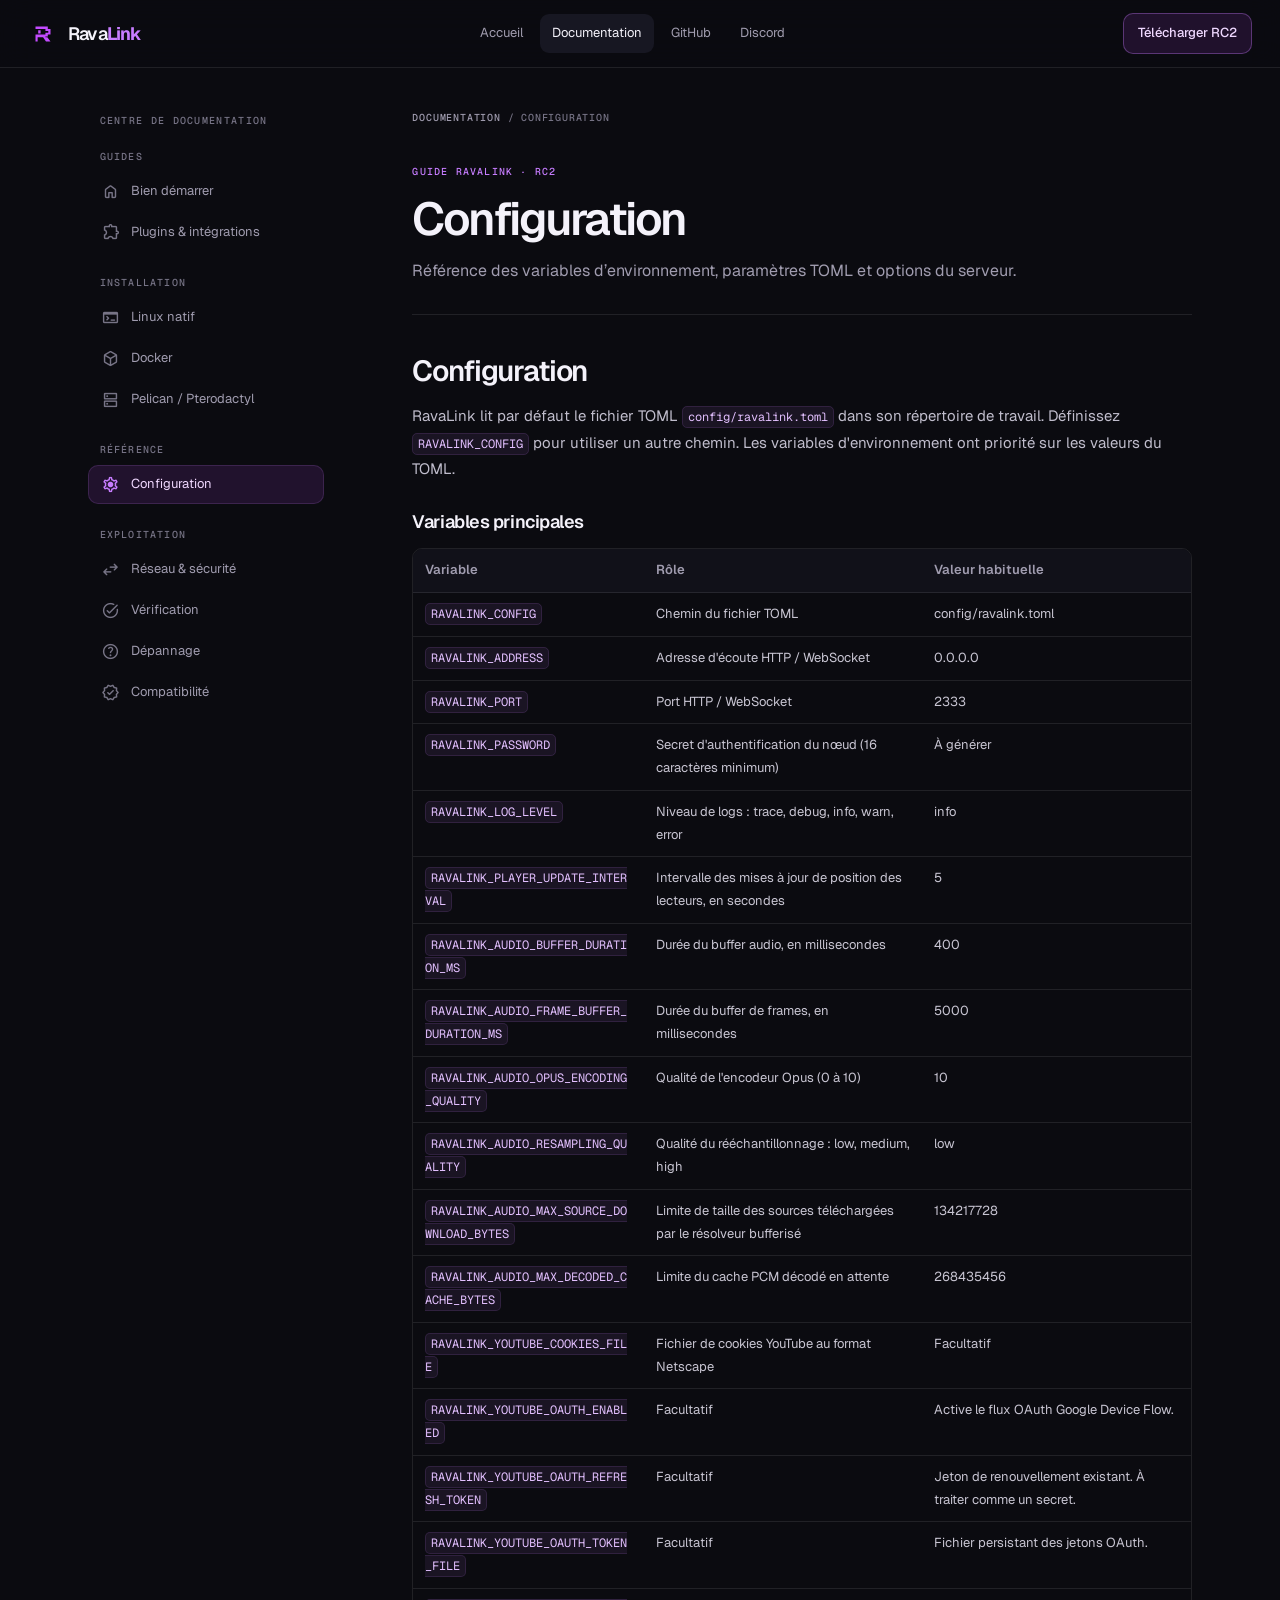
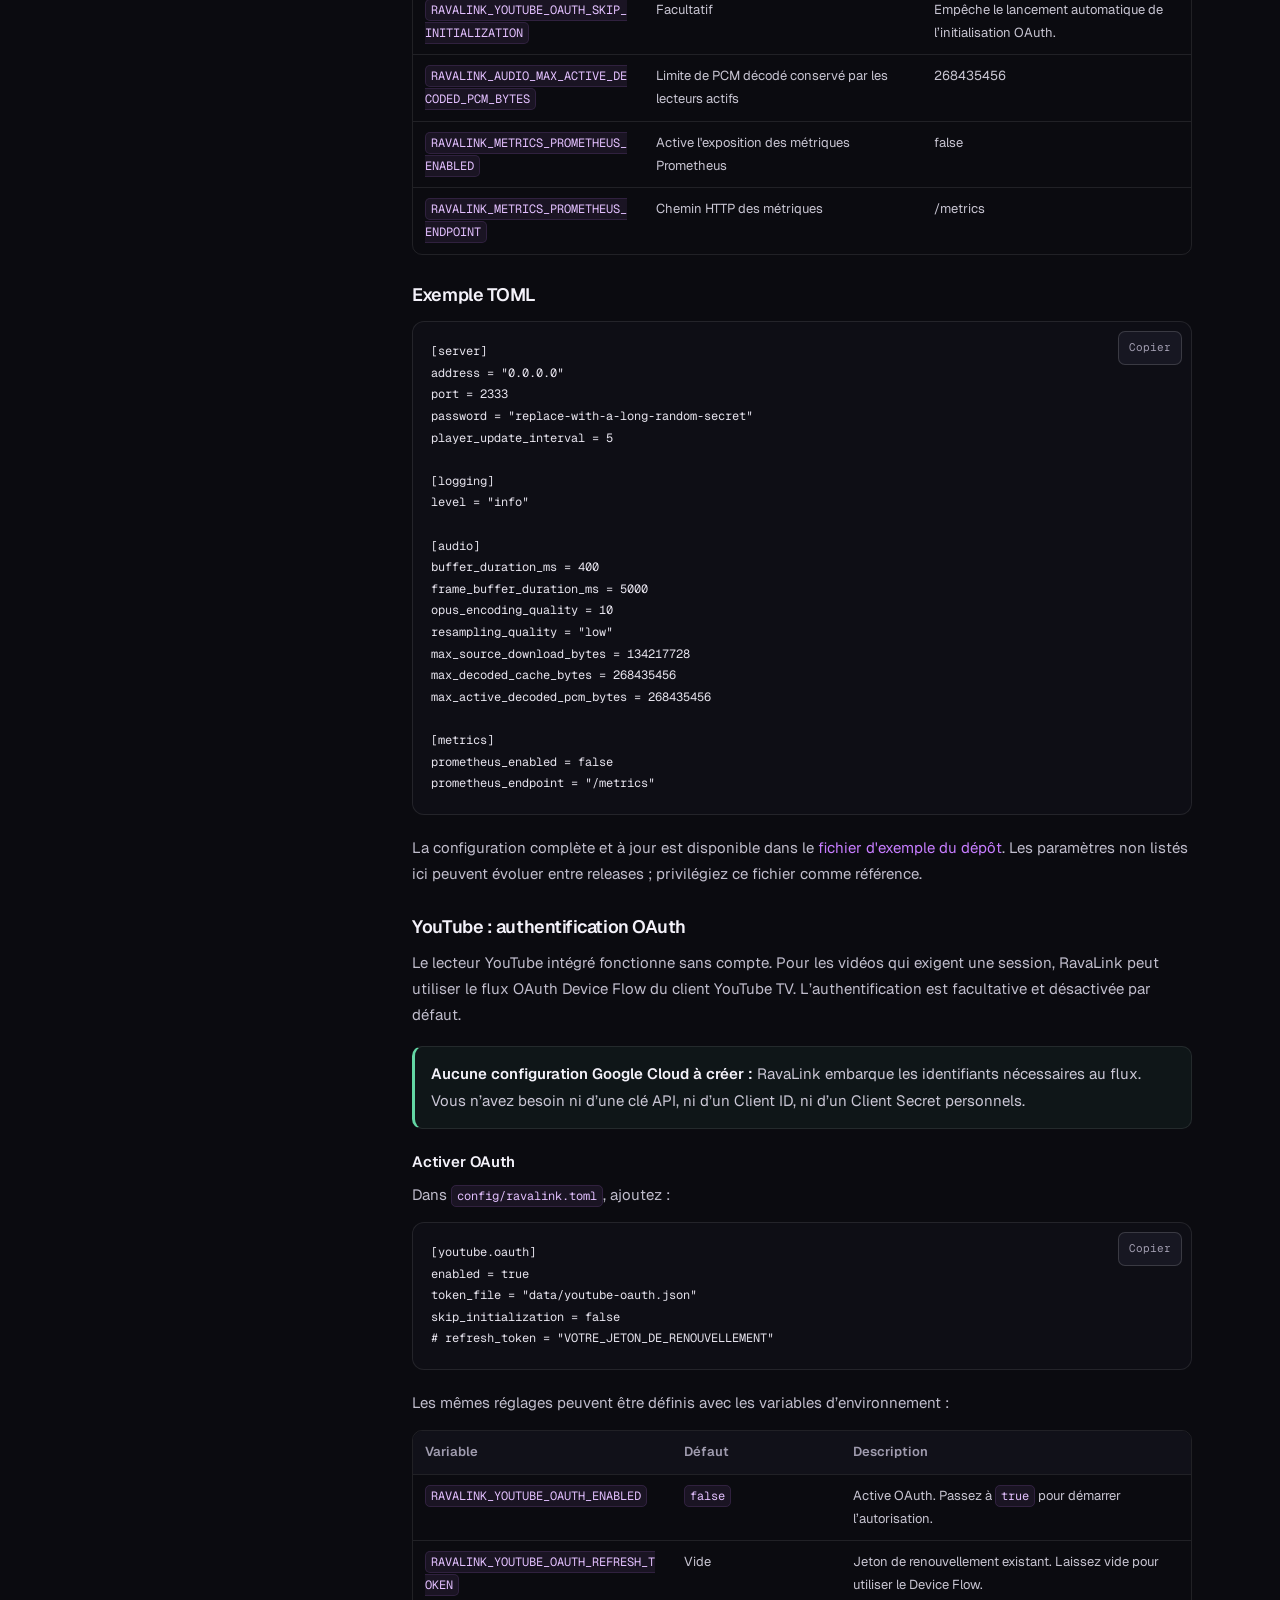
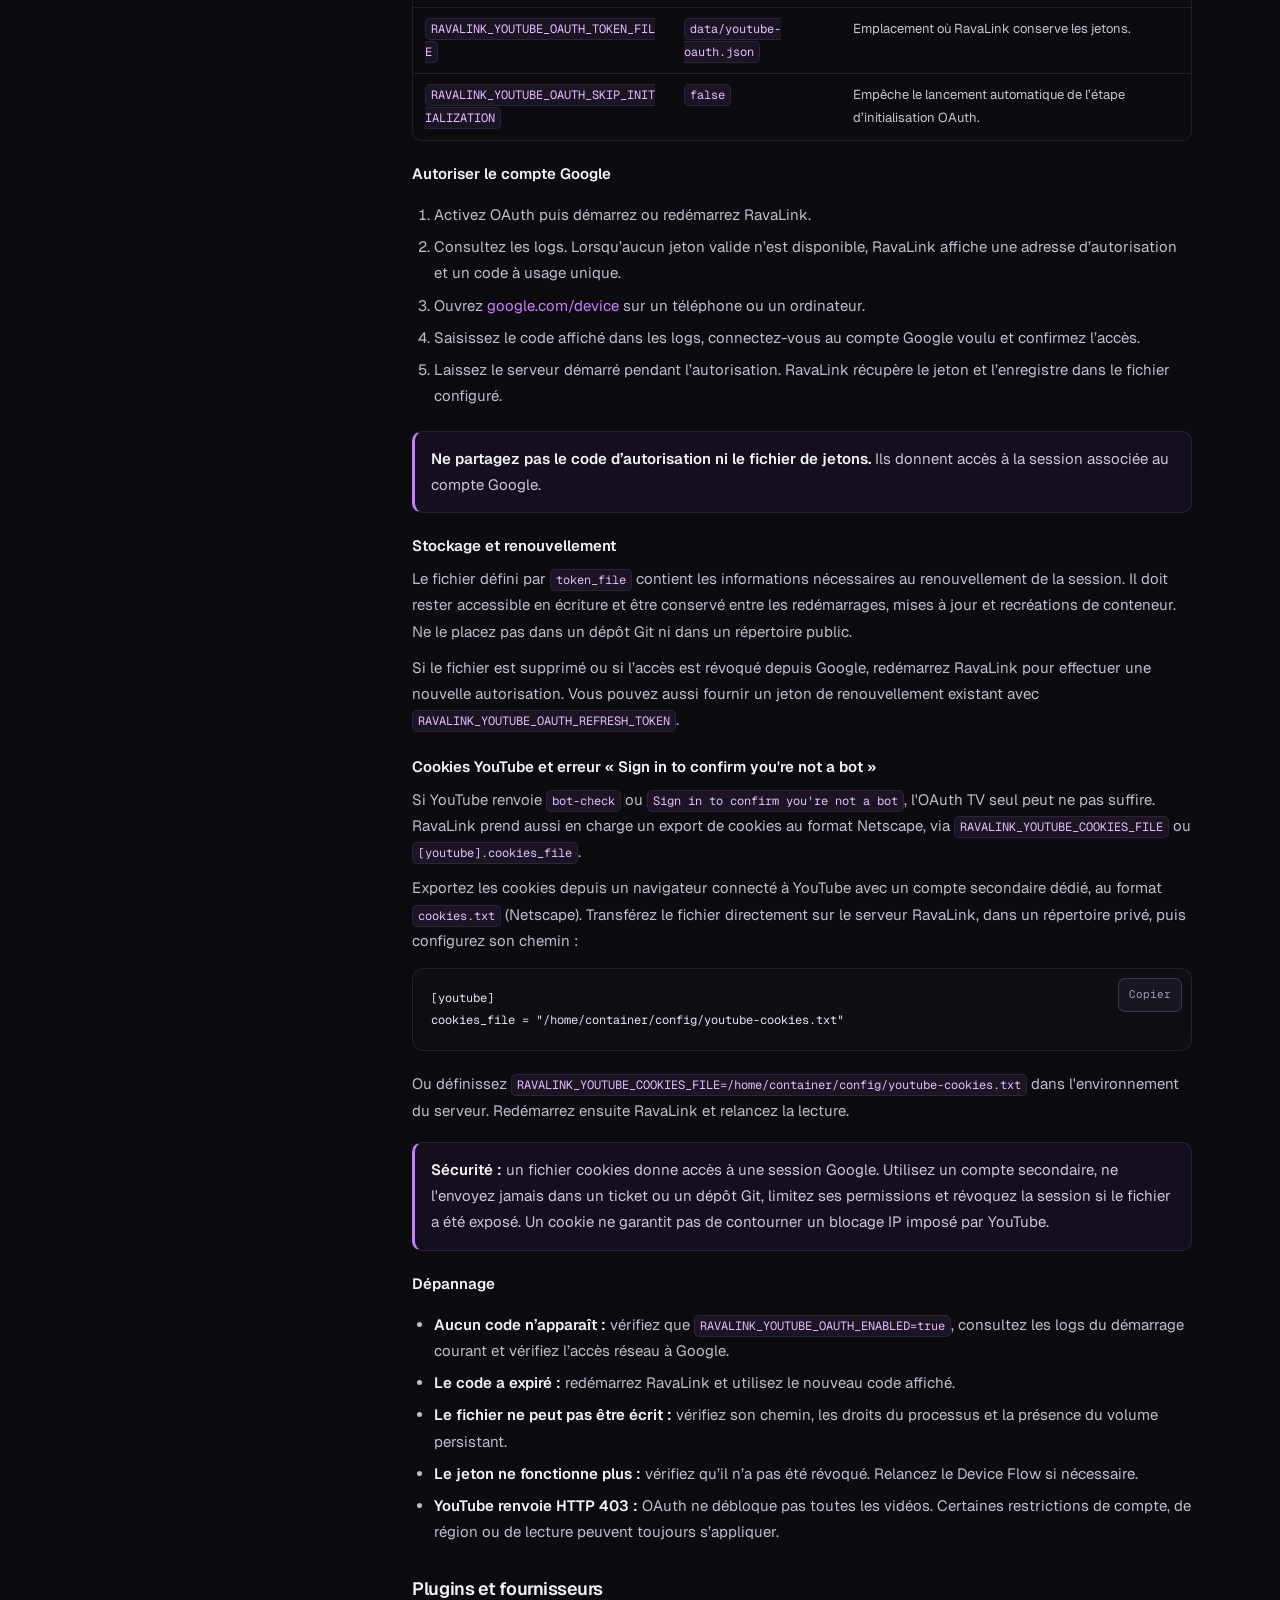
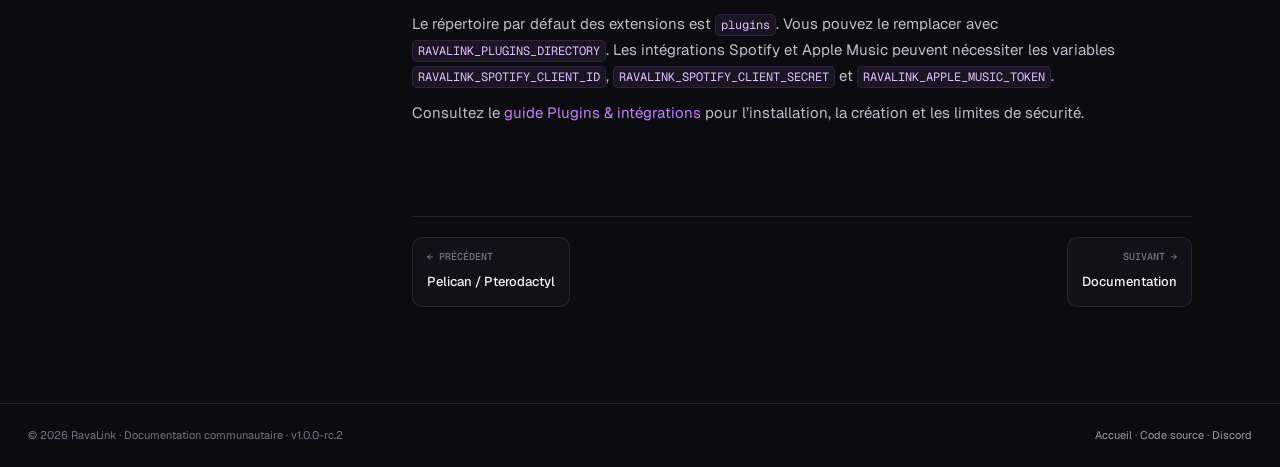
==== commit 36e46a34: "docs: explain YouTube bot-check cookie setup" ====
--- a/docs-config.html
+++ b/docs-config.html
@@ -65,8 +65,13 @@
 <h4>Stockage et renouvellement</h4>
 <p>Le fichier défini par <code>token_file</code> contient les informations nécessaires au renouvellement de la session. Il doit rester accessible en écriture et être conservé entre les redémarrages, mises à jour et recréations de conteneur. Ne le placez pas dans un dépôt Git ni dans un répertoire public.</p>
 <p>Si le fichier est supprimé ou si l’accès est révoqué depuis Google, redémarrez RavaLink pour effectuer une nouvelle autorisation. Vous pouvez aussi fournir un jeton de renouvellement existant avec <code>RAVALINK_YOUTUBE_OAUTH_REFRESH_TOKEN</code>.</p>
-<h4>Cookies YouTube</h4>
-<p>Un export de cookies au format Netscape reste disponible comme méthode distincte via <code>RAVALINK_YOUTUBE_COOKIES_FILE</code> ou <code>[youtube].cookies_file</code>. Le fichier contient des données de session : protégez-le comme un mot de passe et renouvelez-le lorsqu’il expire.</p>
+<h4>Cookies YouTube et erreur « Sign in to confirm you're not a bot »</h4>
+<p>Si YouTube renvoie <code>bot-check</code> ou <code>Sign in to confirm you're not a bot</code>, l'OAuth TV seul peut ne pas suffire. RavaLink prend aussi en charge un export de cookies au format Netscape, via <code>RAVALINK_YOUTUBE_COOKIES_FILE</code> ou <code>[youtube].cookies_file</code>.</p>
+<p>Exportez les cookies depuis un navigateur connecté à YouTube avec un compte secondaire dédié, au format <code>cookies.txt</code> (Netscape). Transférez le fichier directement sur le serveur RavaLink, dans un répertoire privé, puis configurez son chemin :</p>
+<pre><button class="copy" type="button">Copier</button><code>[youtube]
+cookies_file = "/home/container/config/youtube-cookies.txt"</code></pre>
+<p>Ou définissez <code>RAVALINK_YOUTUBE_COOKIES_FILE=/home/container/config/youtube-cookies.txt</code> dans l'environnement du serveur. Redémarrez ensuite RavaLink et relancez la lecture.</p>
+<div class="callout"><strong>Sécurité :</strong> un fichier cookies donne accès à une session Google. Utilisez un compte secondaire, ne l'envoyez jamais dans un ticket ou un dépôt Git, limitez ses permissions et révoquez la session si le fichier a été exposé. Un cookie ne garantit pas de contourner un blocage IP imposé par YouTube.</div>
 <h4>Dépannage</h4>
 <ul><li><strong>Aucun code n’apparaît :</strong> vérifiez que <code>RAVALINK_YOUTUBE_OAUTH_ENABLED=true</code>, consultez les logs du démarrage courant et vérifiez l’accès réseau à Google.</li><li><strong>Le code a expiré :</strong> redémarrez RavaLink et utilisez le nouveau code affiché.</li><li><strong>Le fichier ne peut pas être écrit :</strong> vérifiez son chemin, les droits du processus et la présence du volume persistant.</li><li><strong>Le jeton ne fonctionne plus :</strong> vérifiez qu’il n’a pas été révoqué. Relancez le Device Flow si nécessaire.</li><li><strong>YouTube renvoie HTTP 403 :</strong> OAuth ne débloque pas toutes les vidéos. Certaines restrictions de compte, de région ou de lecture peuvent toujours s’appliquer.</li></ul>
 <h3>Plugins et fournisseurs</h3><p>Le répertoire par défaut des extensions est <code>plugins</code>. Vous pouvez le remplacer avec <code>RAVALINK_PLUGINS_DIRECTORY</code>. Les intégrations Spotify et Apple Music peuvent nécessiter les variables <code>RAVALINK_SPOTIFY_CLIENT_ID</code>, <code>RAVALINK_SPOTIFY_CLIENT_SECRET</code> et <code>RAVALINK_APPLE_MUSIC_TOKEN</code>.</p><p>Consultez le <a href="docs-plugins.html">guide Plugins & intégrations</a> pour l’installation, la création et les limites de sécurité.</p></section><nav class="page-nav"><a href="docs-panels.html"><small>← PRÉCÉDENT</small><strong>Pelican / Pterodactyl</strong></a><a href="docs-operations.html" style="text-align:right"><small>SUIVANT →</small><strong>Documentation</strong></a></nav></main></div><footer><div class="foot"><span>© 2026 RavaLink · Documentation communautaire · v1.0.0-rc.2</span><span><a href="index.html">Accueil</a> · <a href="https://github.com/Ravalink-Project/Ravalink">Code source</a> · <a href="https://discord.gg/PBxB5eFNUp">Discord</a></span></div></footer><script src="docs.js"></script></body></html>
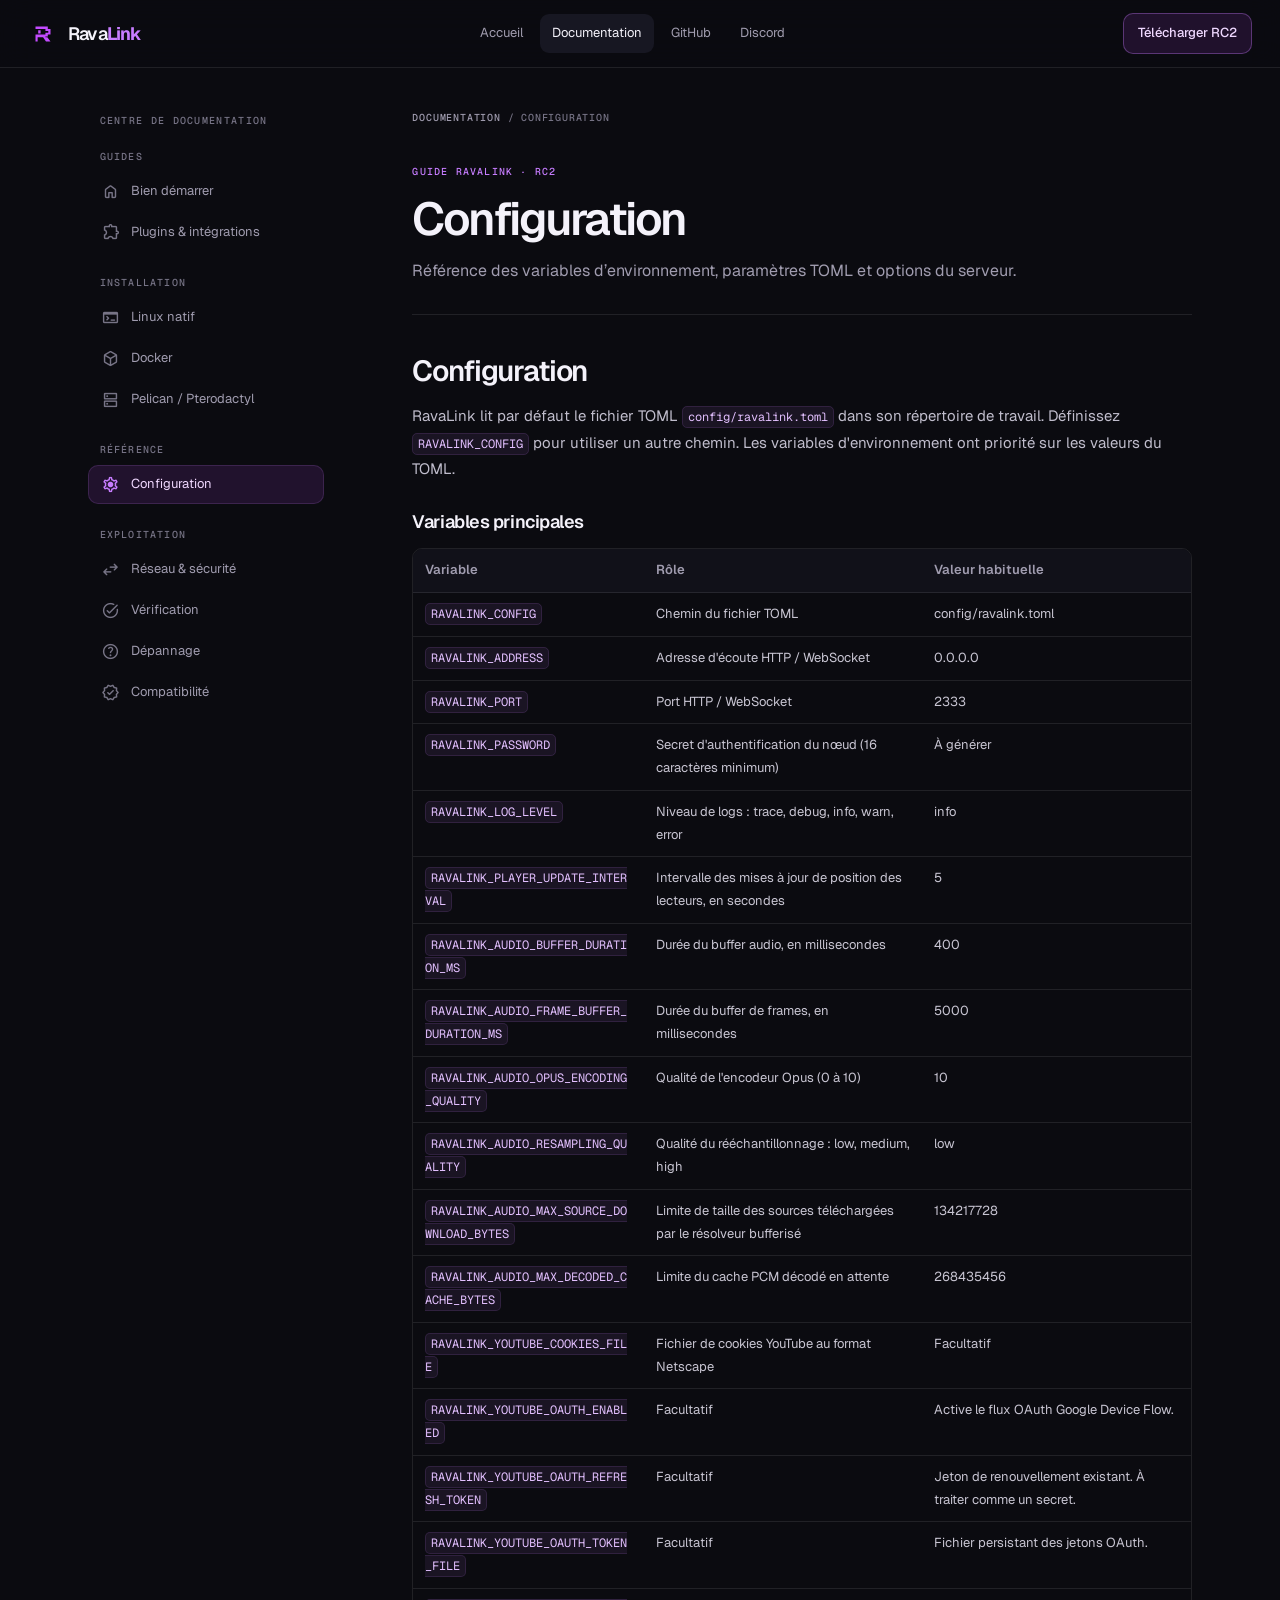
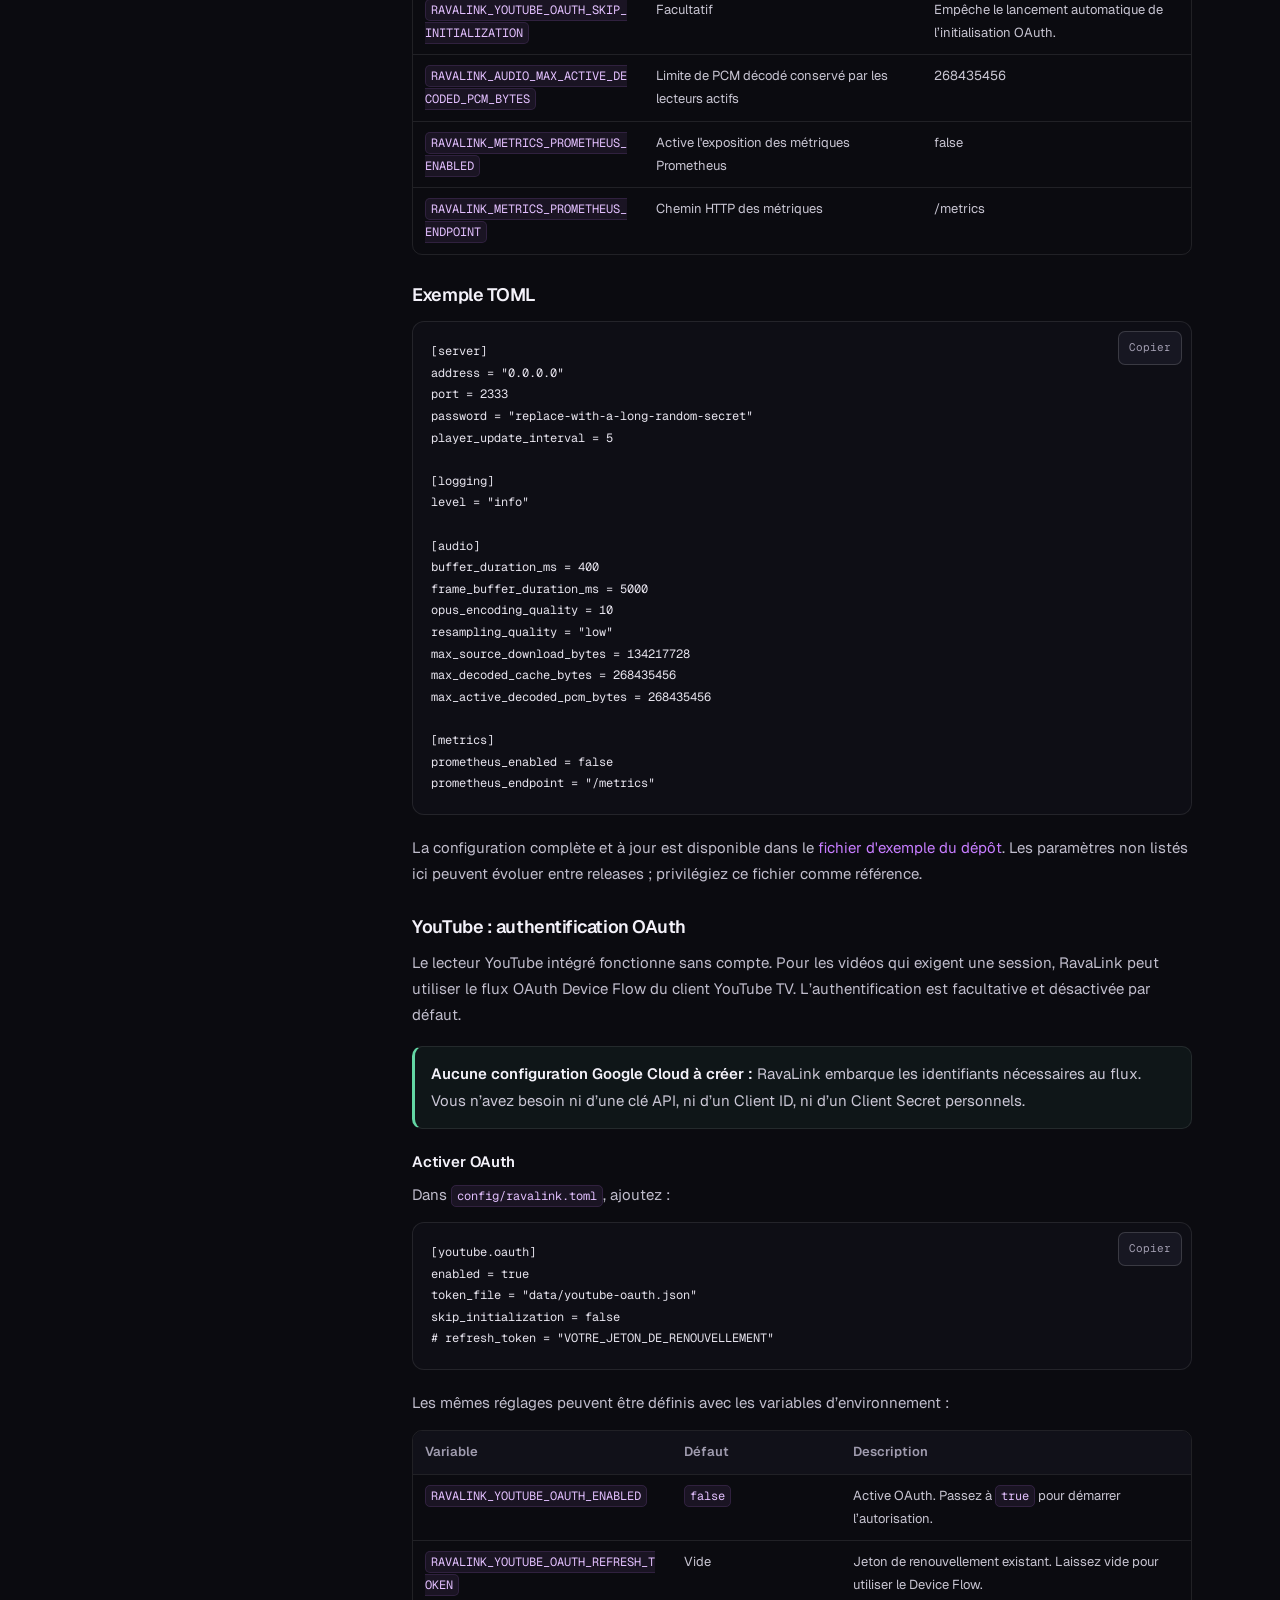
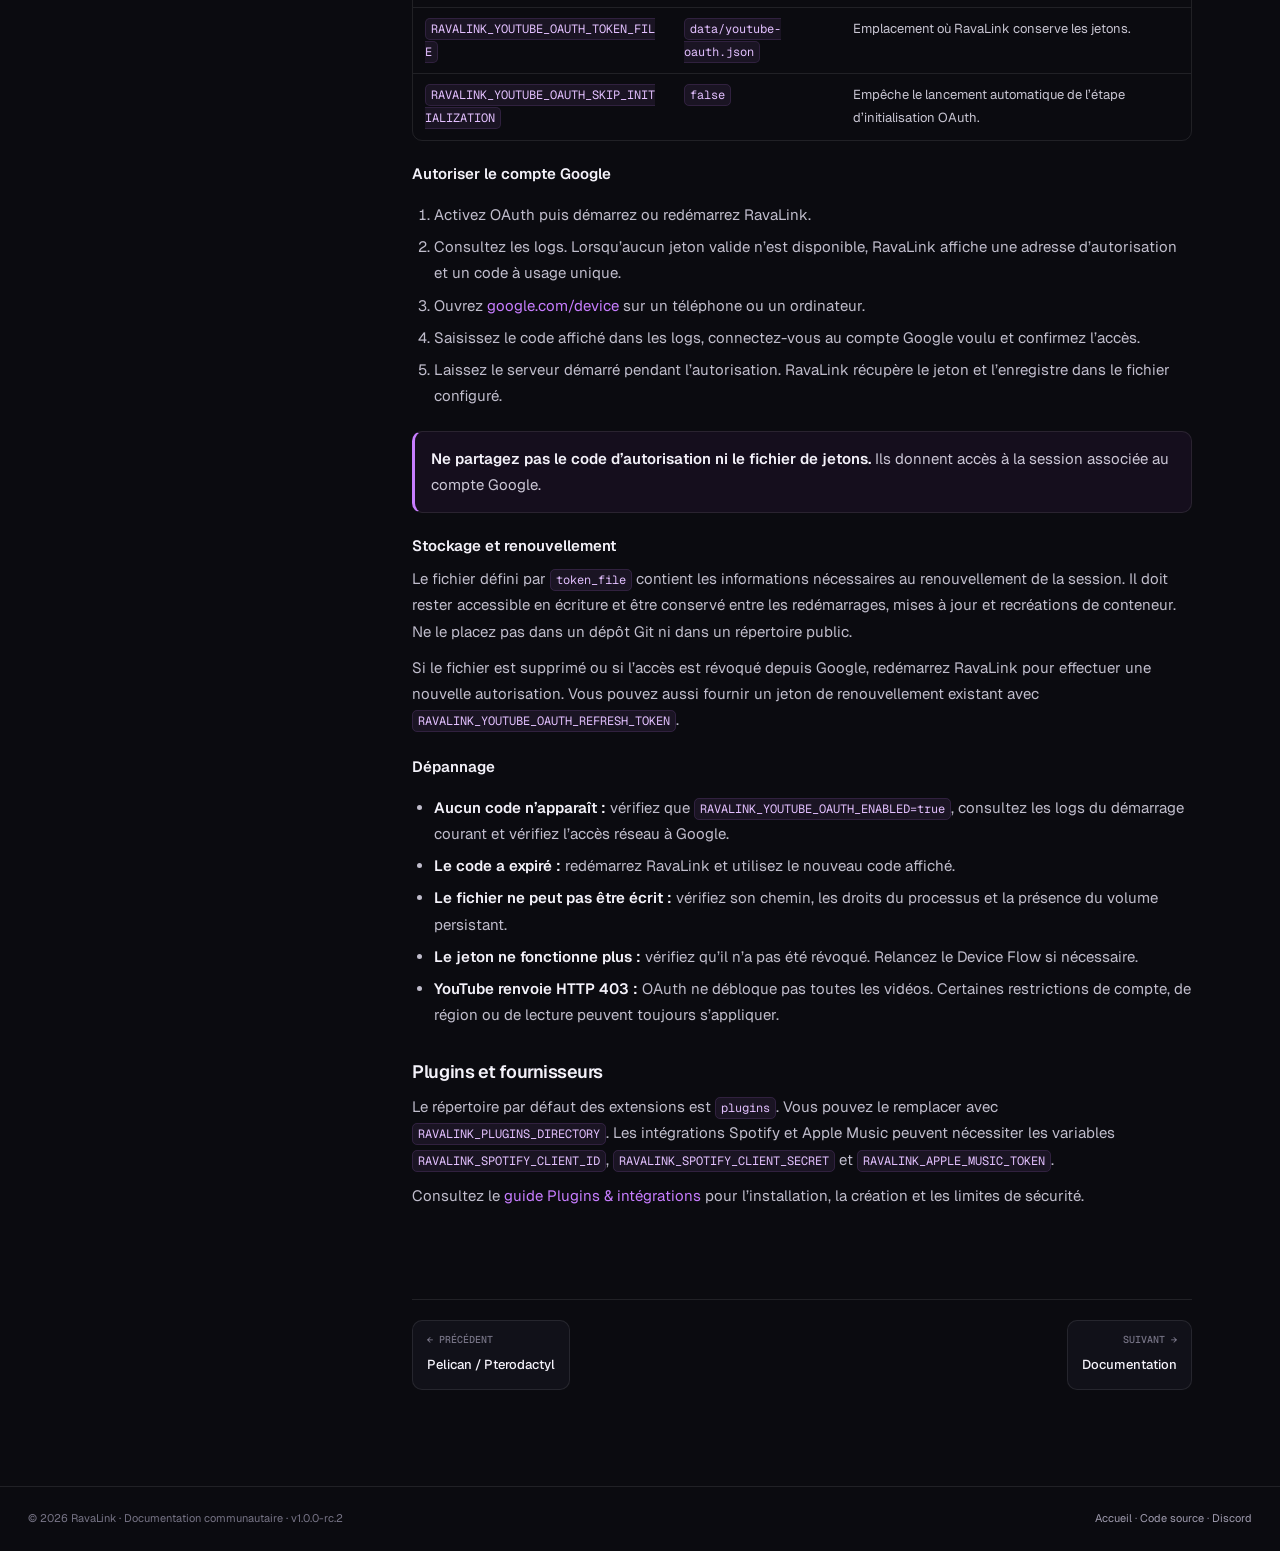
==== commit 0494484b: "docs: remove YouTube cookie workaround instructions" ====
--- a/docs-config.html
+++ b/docs-config.html
@@ -65,13 +65,6 @@
 <h4>Stockage et renouvellement</h4>
 <p>Le fichier défini par <code>token_file</code> contient les informations nécessaires au renouvellement de la session. Il doit rester accessible en écriture et être conservé entre les redémarrages, mises à jour et recréations de conteneur. Ne le placez pas dans un dépôt Git ni dans un répertoire public.</p>
 <p>Si le fichier est supprimé ou si l’accès est révoqué depuis Google, redémarrez RavaLink pour effectuer une nouvelle autorisation. Vous pouvez aussi fournir un jeton de renouvellement existant avec <code>RAVALINK_YOUTUBE_OAUTH_REFRESH_TOKEN</code>.</p>
-<h4>Cookies YouTube et erreur « Sign in to confirm you're not a bot »</h4>
-<p>Si YouTube renvoie <code>bot-check</code> ou <code>Sign in to confirm you're not a bot</code>, l'OAuth TV seul peut ne pas suffire. RavaLink prend aussi en charge un export de cookies au format Netscape, via <code>RAVALINK_YOUTUBE_COOKIES_FILE</code> ou <code>[youtube].cookies_file</code>.</p>
-<p>Exportez les cookies depuis un navigateur connecté à YouTube avec un compte secondaire dédié, au format <code>cookies.txt</code> (Netscape). Transférez le fichier directement sur le serveur RavaLink, dans un répertoire privé, puis configurez son chemin :</p>
-<pre><button class="copy" type="button">Copier</button><code>[youtube]
-cookies_file = "/home/container/config/youtube-cookies.txt"</code></pre>
-<p>Ou définissez <code>RAVALINK_YOUTUBE_COOKIES_FILE=/home/container/config/youtube-cookies.txt</code> dans l'environnement du serveur. Redémarrez ensuite RavaLink et relancez la lecture.</p>
-<div class="callout"><strong>Sécurité :</strong> un fichier cookies donne accès à une session Google. Utilisez un compte secondaire, ne l'envoyez jamais dans un ticket ou un dépôt Git, limitez ses permissions et révoquez la session si le fichier a été exposé. Un cookie ne garantit pas de contourner un blocage IP imposé par YouTube.</div>
 <h4>Dépannage</h4>
 <ul><li><strong>Aucun code n’apparaît :</strong> vérifiez que <code>RAVALINK_YOUTUBE_OAUTH_ENABLED=true</code>, consultez les logs du démarrage courant et vérifiez l’accès réseau à Google.</li><li><strong>Le code a expiré :</strong> redémarrez RavaLink et utilisez le nouveau code affiché.</li><li><strong>Le fichier ne peut pas être écrit :</strong> vérifiez son chemin, les droits du processus et la présence du volume persistant.</li><li><strong>Le jeton ne fonctionne plus :</strong> vérifiez qu’il n’a pas été révoqué. Relancez le Device Flow si nécessaire.</li><li><strong>YouTube renvoie HTTP 403 :</strong> OAuth ne débloque pas toutes les vidéos. Certaines restrictions de compte, de région ou de lecture peuvent toujours s’appliquer.</li></ul>
 <h3>Plugins et fournisseurs</h3><p>Le répertoire par défaut des extensions est <code>plugins</code>. Vous pouvez le remplacer avec <code>RAVALINK_PLUGINS_DIRECTORY</code>. Les intégrations Spotify et Apple Music peuvent nécessiter les variables <code>RAVALINK_SPOTIFY_CLIENT_ID</code>, <code>RAVALINK_SPOTIFY_CLIENT_SECRET</code> et <code>RAVALINK_APPLE_MUSIC_TOKEN</code>.</p><p>Consultez le <a href="docs-plugins.html">guide Plugins & intégrations</a> pour l’installation, la création et les limites de sécurité.</p></section><nav class="page-nav"><a href="docs-panels.html"><small>← PRÉCÉDENT</small><strong>Pelican / Pterodactyl</strong></a><a href="docs-operations.html" style="text-align:right"><small>SUIVANT →</small><strong>Documentation</strong></a></nav></main></div><footer><div class="foot"><span>© 2026 RavaLink · Documentation communautaire · v1.0.0-rc.2</span><span><a href="index.html">Accueil</a> · <a href="https://github.com/Ravalink-Project/Ravalink">Code source</a> · <a href="https://discord.gg/PBxB5eFNUp">Discord</a></span></div></footer><script src="docs.js"></script></body></html>
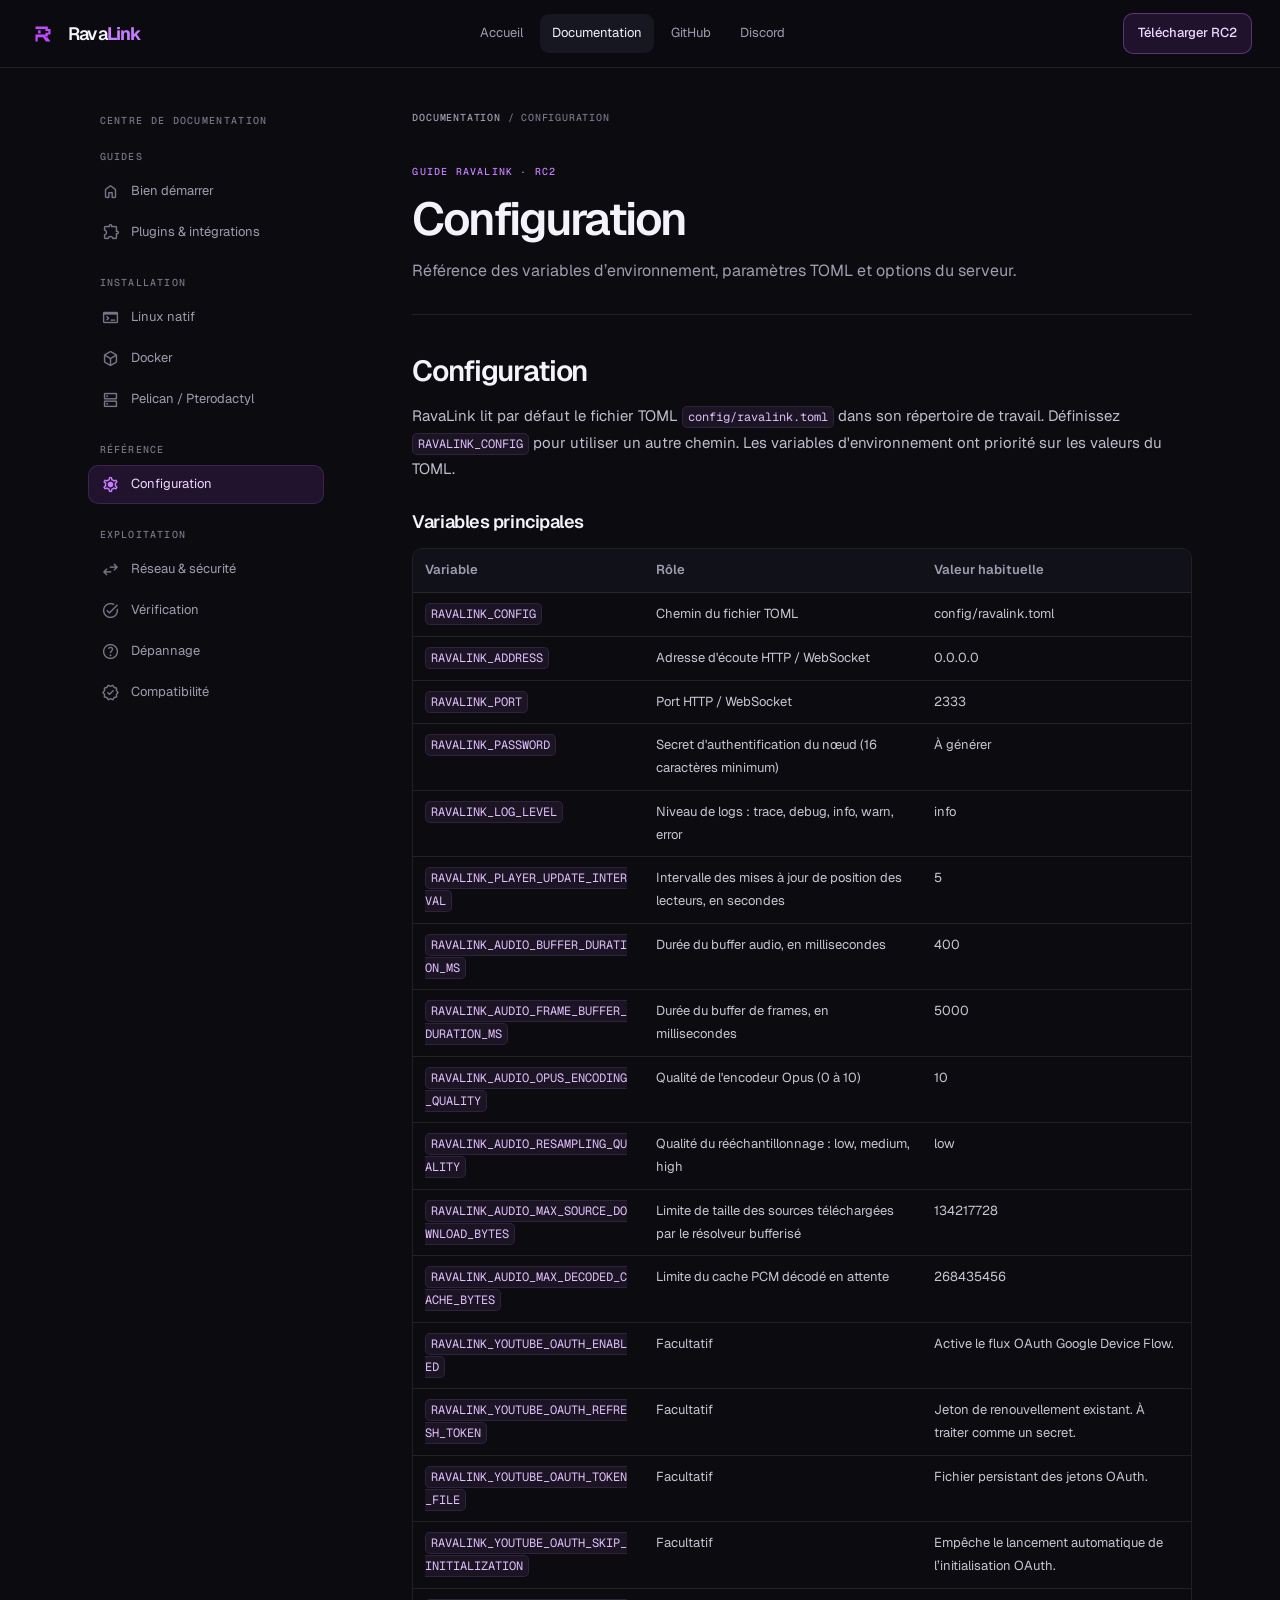
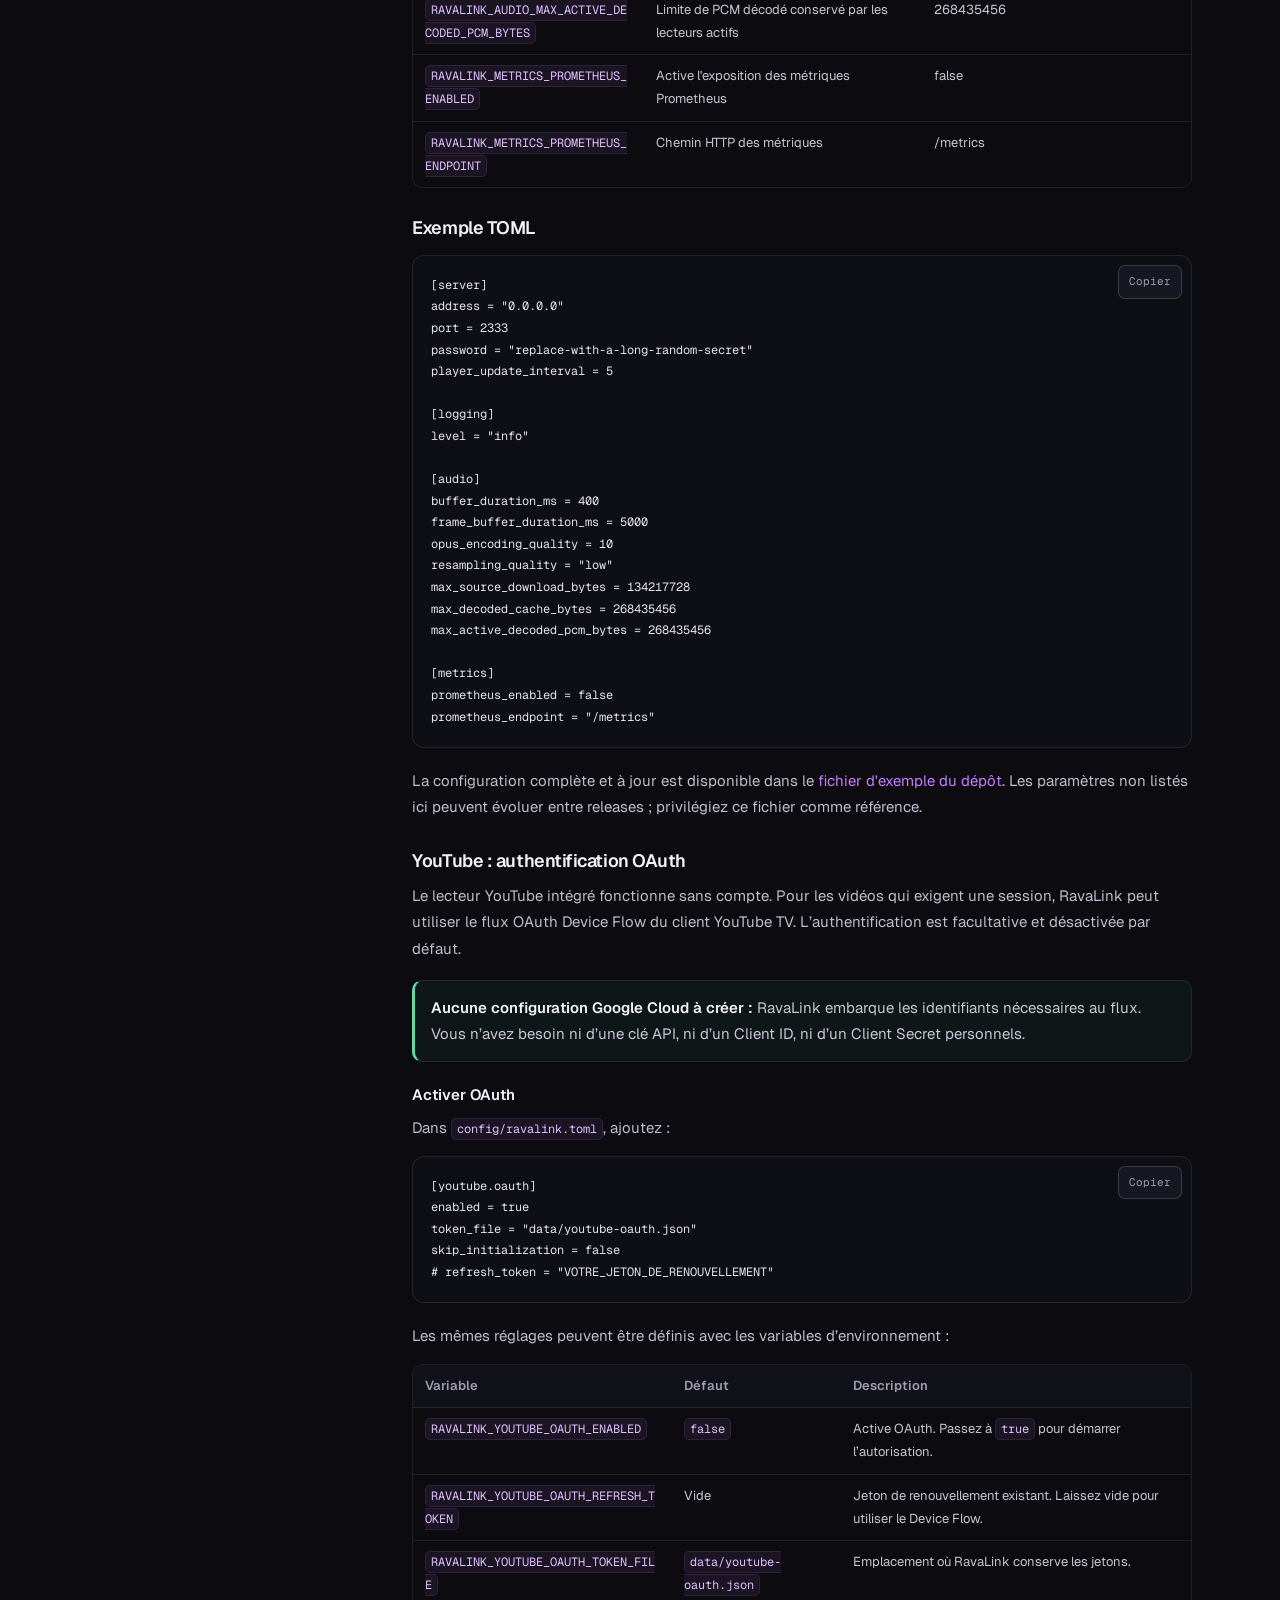
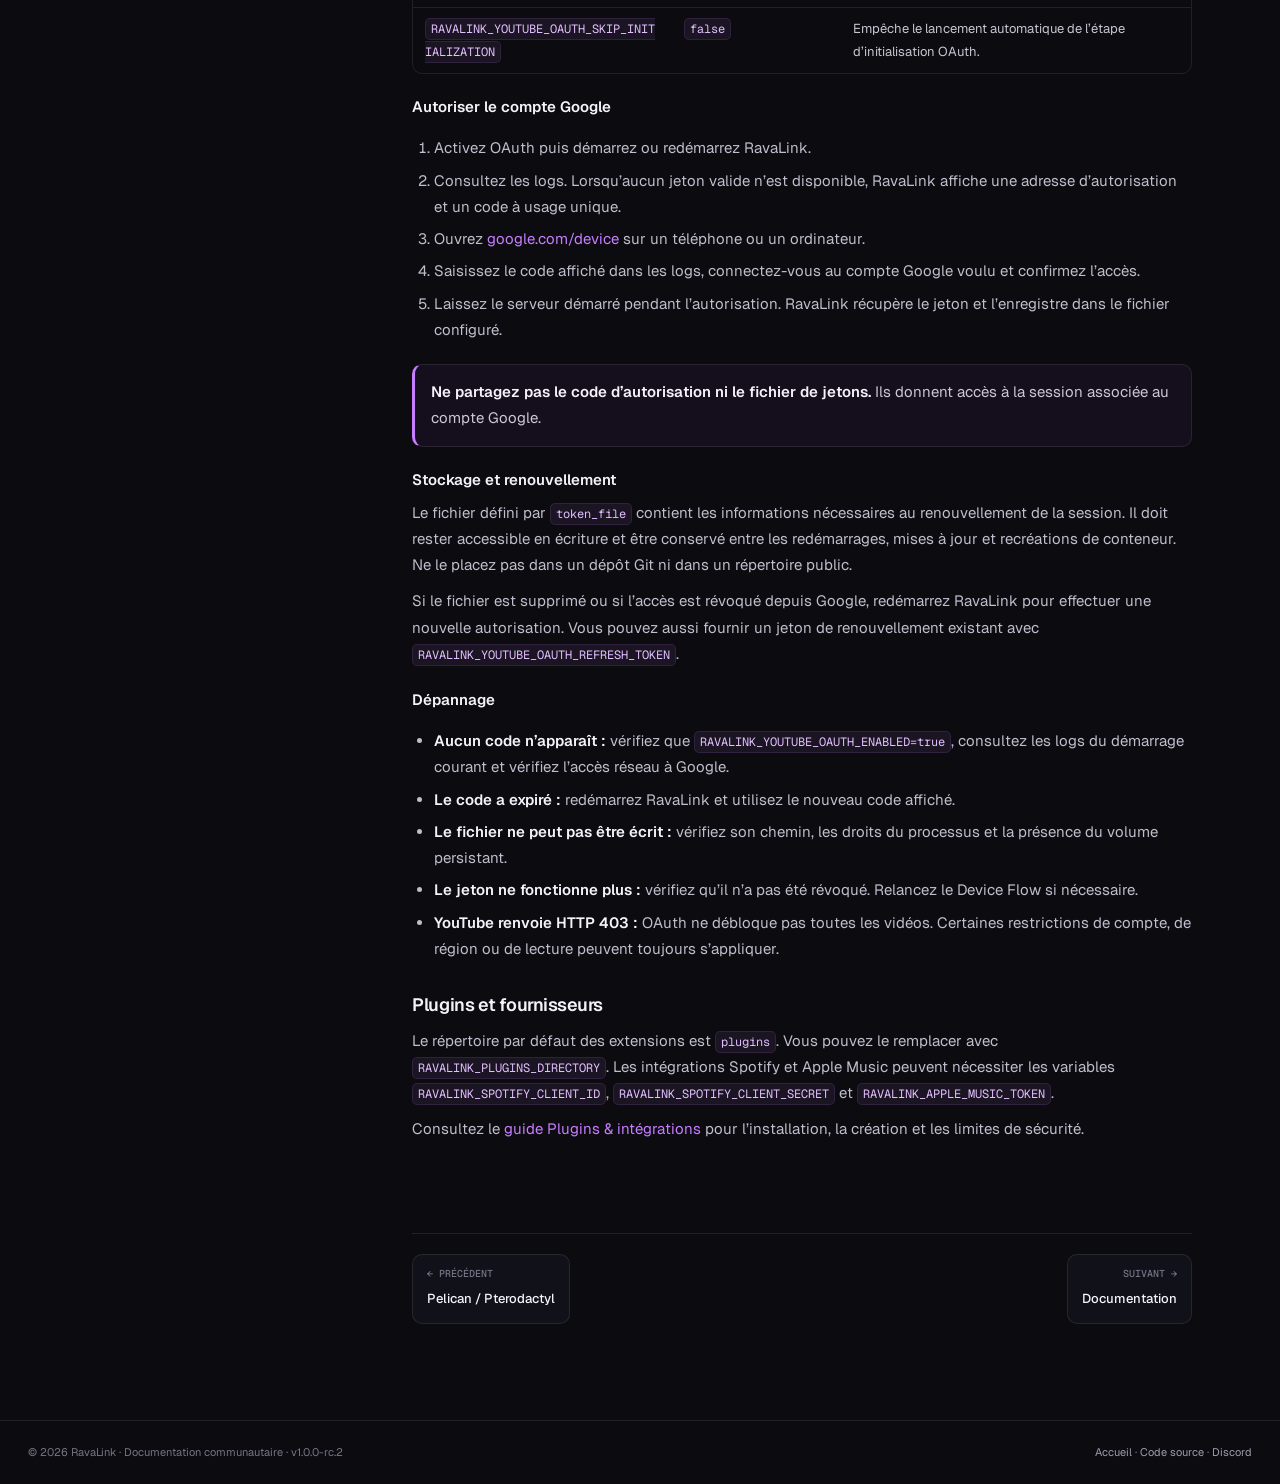
==== commit 213477d2: "docs: remove obsolete YouTube cookies setting" ====
--- a/docs-config.html
+++ b/docs-config.html
@@ -15,7 +15,6 @@
 <tr><td><code>RAVALINK_AUDIO_RESAMPLING_QUALITY</code></td><td>Qualité du rééchantillonnage : low, medium, high</td><td>low</td></tr>
 <tr><td><code>RAVALINK_AUDIO_MAX_SOURCE_DOWNLOAD_BYTES</code></td><td>Limite de taille des sources téléchargées par le résolveur bufferisé</td><td>134217728</td></tr>
 <tr><td><code>RAVALINK_AUDIO_MAX_DECODED_CACHE_BYTES</code></td><td>Limite du cache PCM décodé en attente</td><td>268435456</td></tr>
-<tr><td><code>RAVALINK_YOUTUBE_COOKIES_FILE</code></td><td>Fichier de cookies YouTube au format Netscape</td><td>Facultatif</td></tr>
 <tr><td><code>RAVALINK_YOUTUBE_OAUTH_ENABLED</code></td><td>Facultatif</td><td>Active le flux OAuth Google Device Flow.</td></tr><tr><td><code>RAVALINK_YOUTUBE_OAUTH_REFRESH_TOKEN</code></td><td>Facultatif</td><td>Jeton de renouvellement existant. À traiter comme un secret.</td></tr><tr><td><code>RAVALINK_YOUTUBE_OAUTH_TOKEN_FILE</code></td><td>Facultatif</td><td>Fichier persistant des jetons OAuth.</td></tr><tr><td><code>RAVALINK_YOUTUBE_OAUTH_SKIP_INITIALIZATION</code></td><td>Facultatif</td><td>Empêche le lancement automatique de l’initialisation OAuth.</td></tr><tr><td><code>RAVALINK_AUDIO_MAX_ACTIVE_DECODED_PCM_BYTES</code></td><td>Limite de PCM décodé conservé par les lecteurs actifs</td><td>268435456</td></tr>
 <tr><td><code>RAVALINK_METRICS_PROMETHEUS_ENABLED</code></td><td>Active l'exposition des métriques Prometheus</td><td>false</td></tr>
 <tr><td><code>RAVALINK_METRICS_PROMETHEUS_ENDPOINT</code></td><td>Chemin HTTP des métriques</td><td>/metrics</td></tr>
